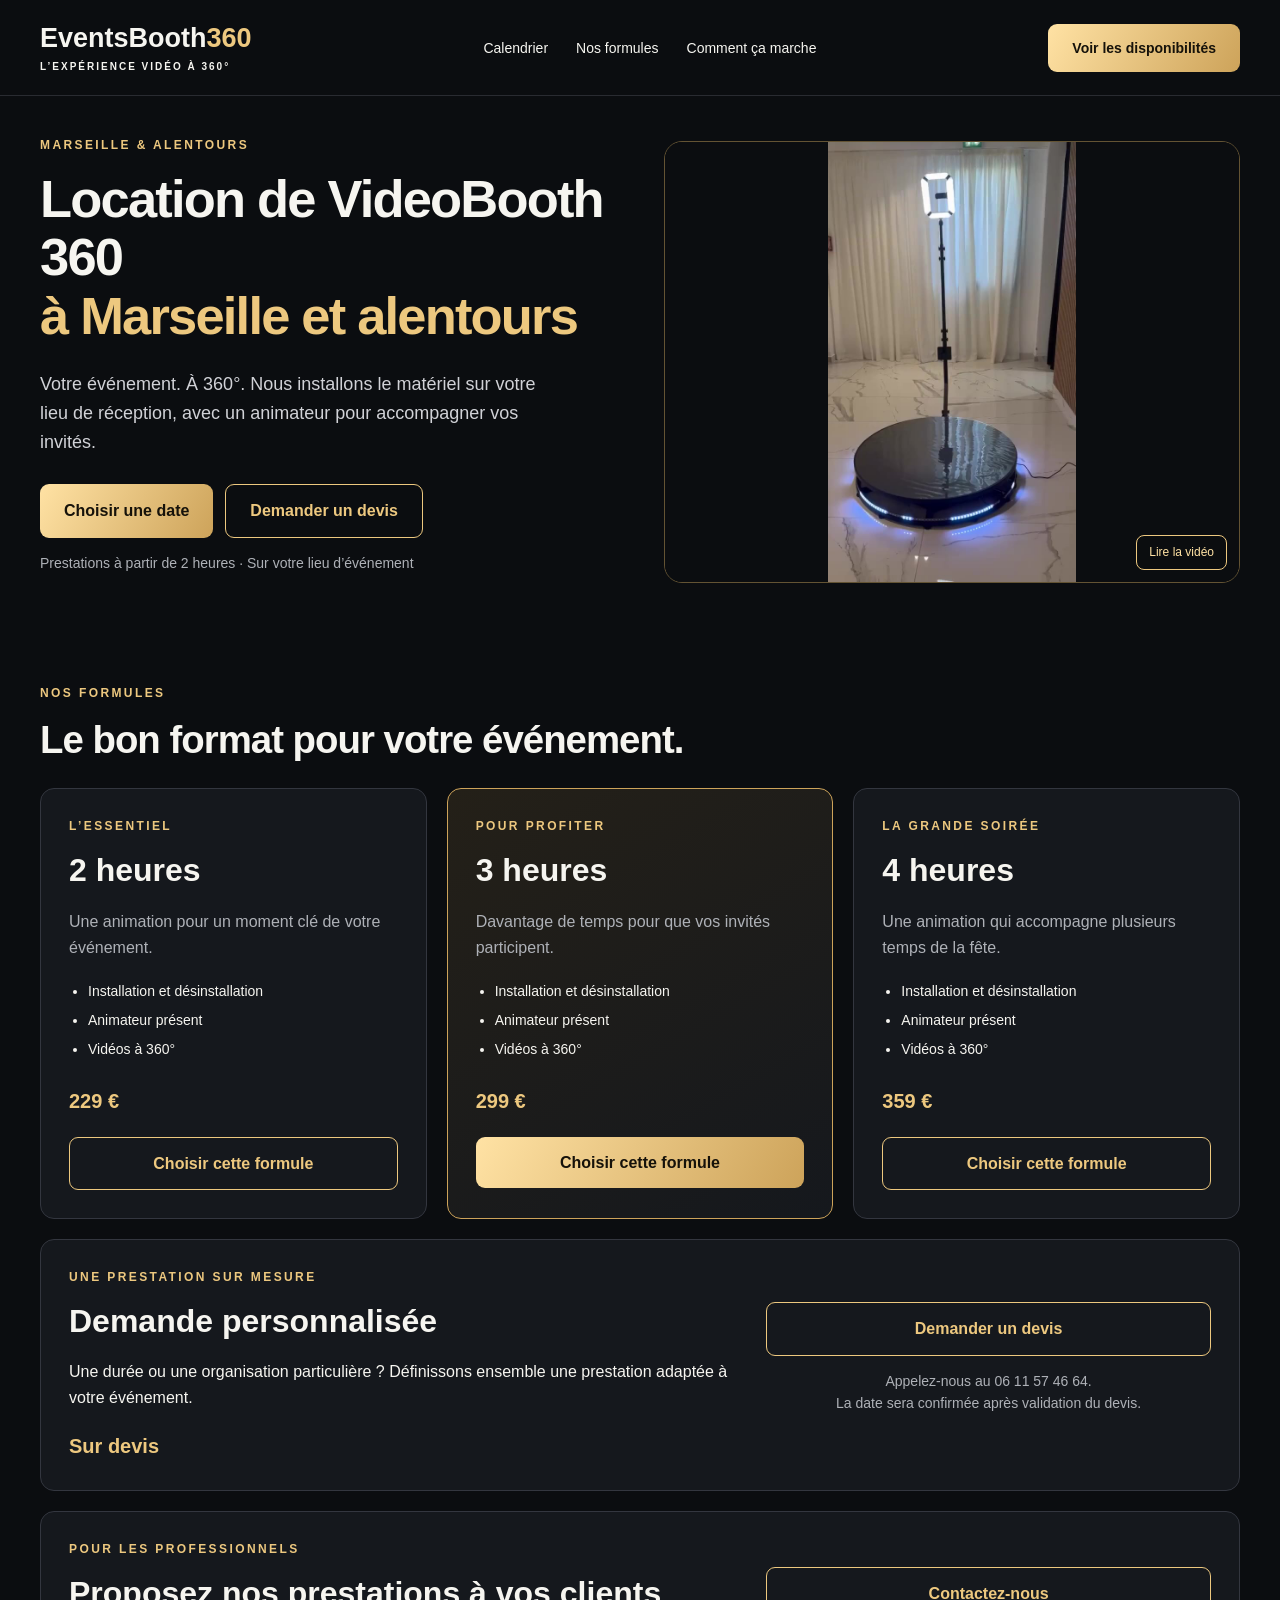
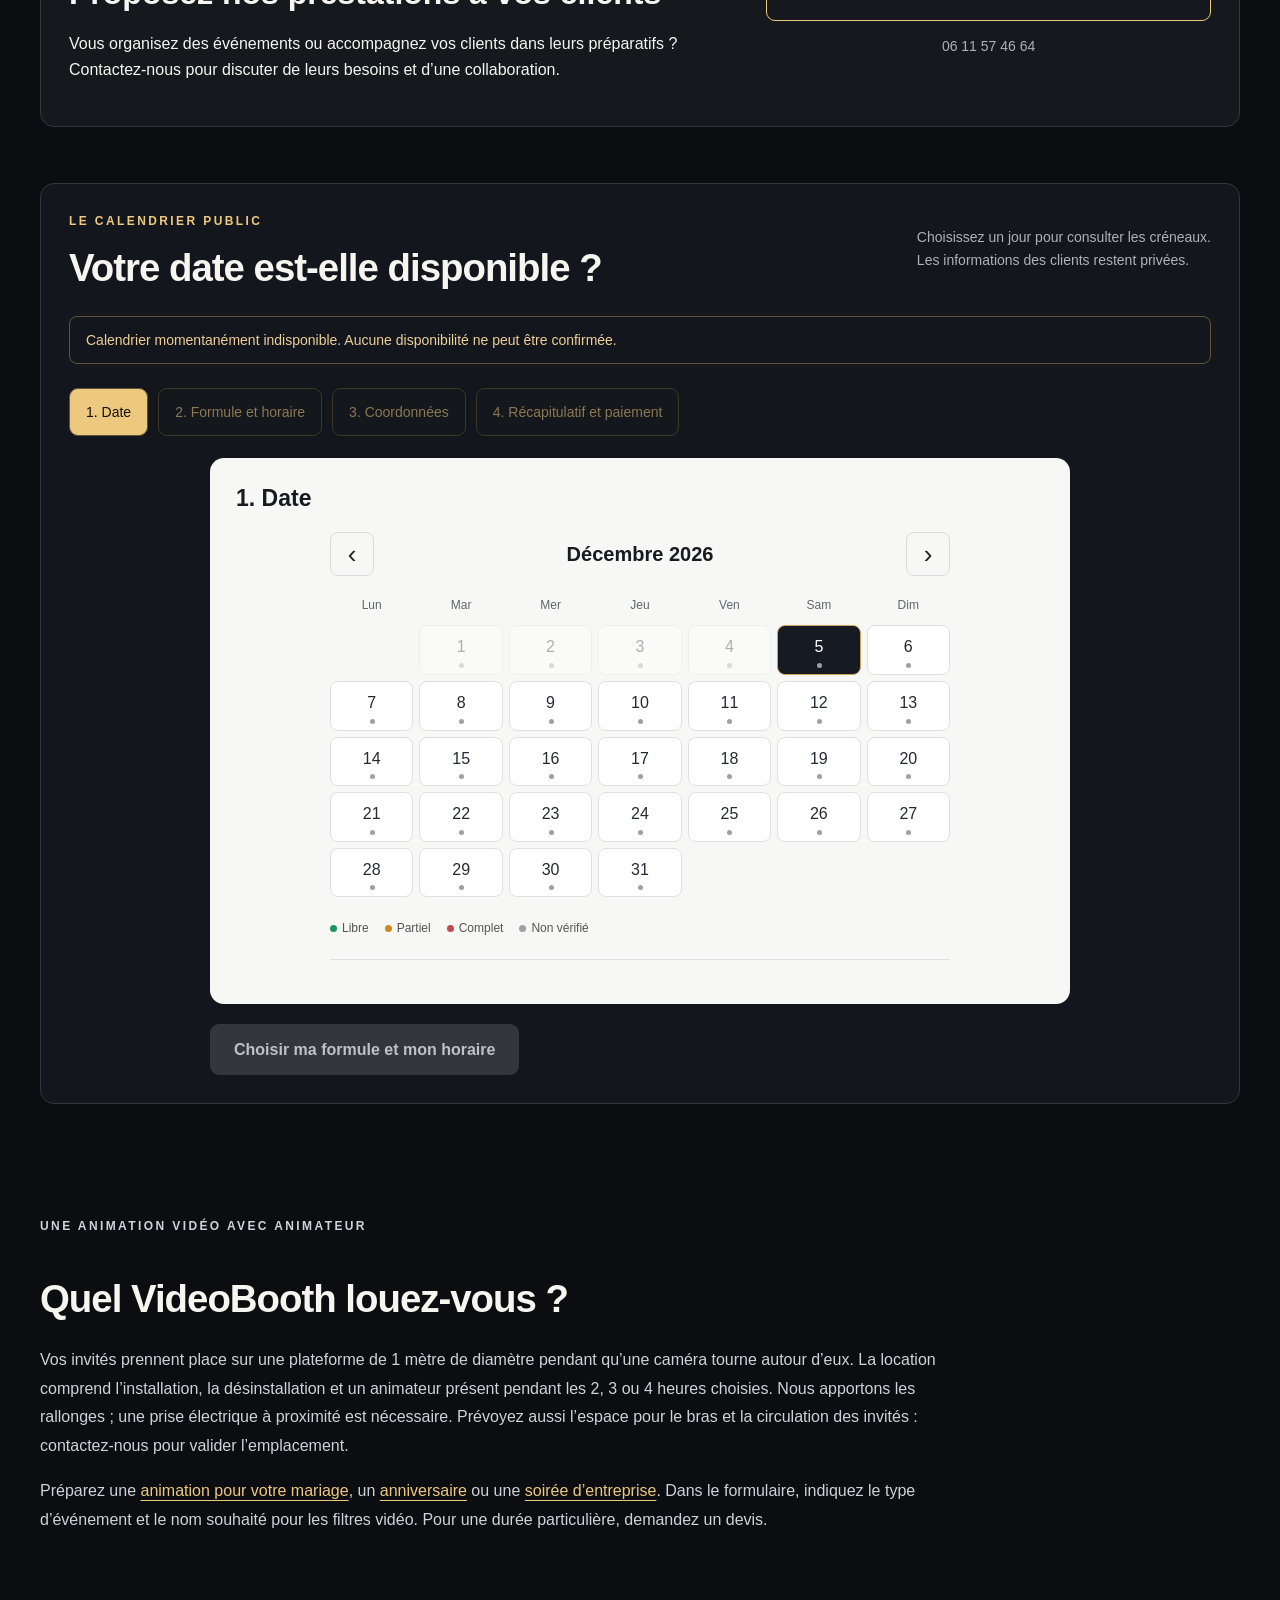
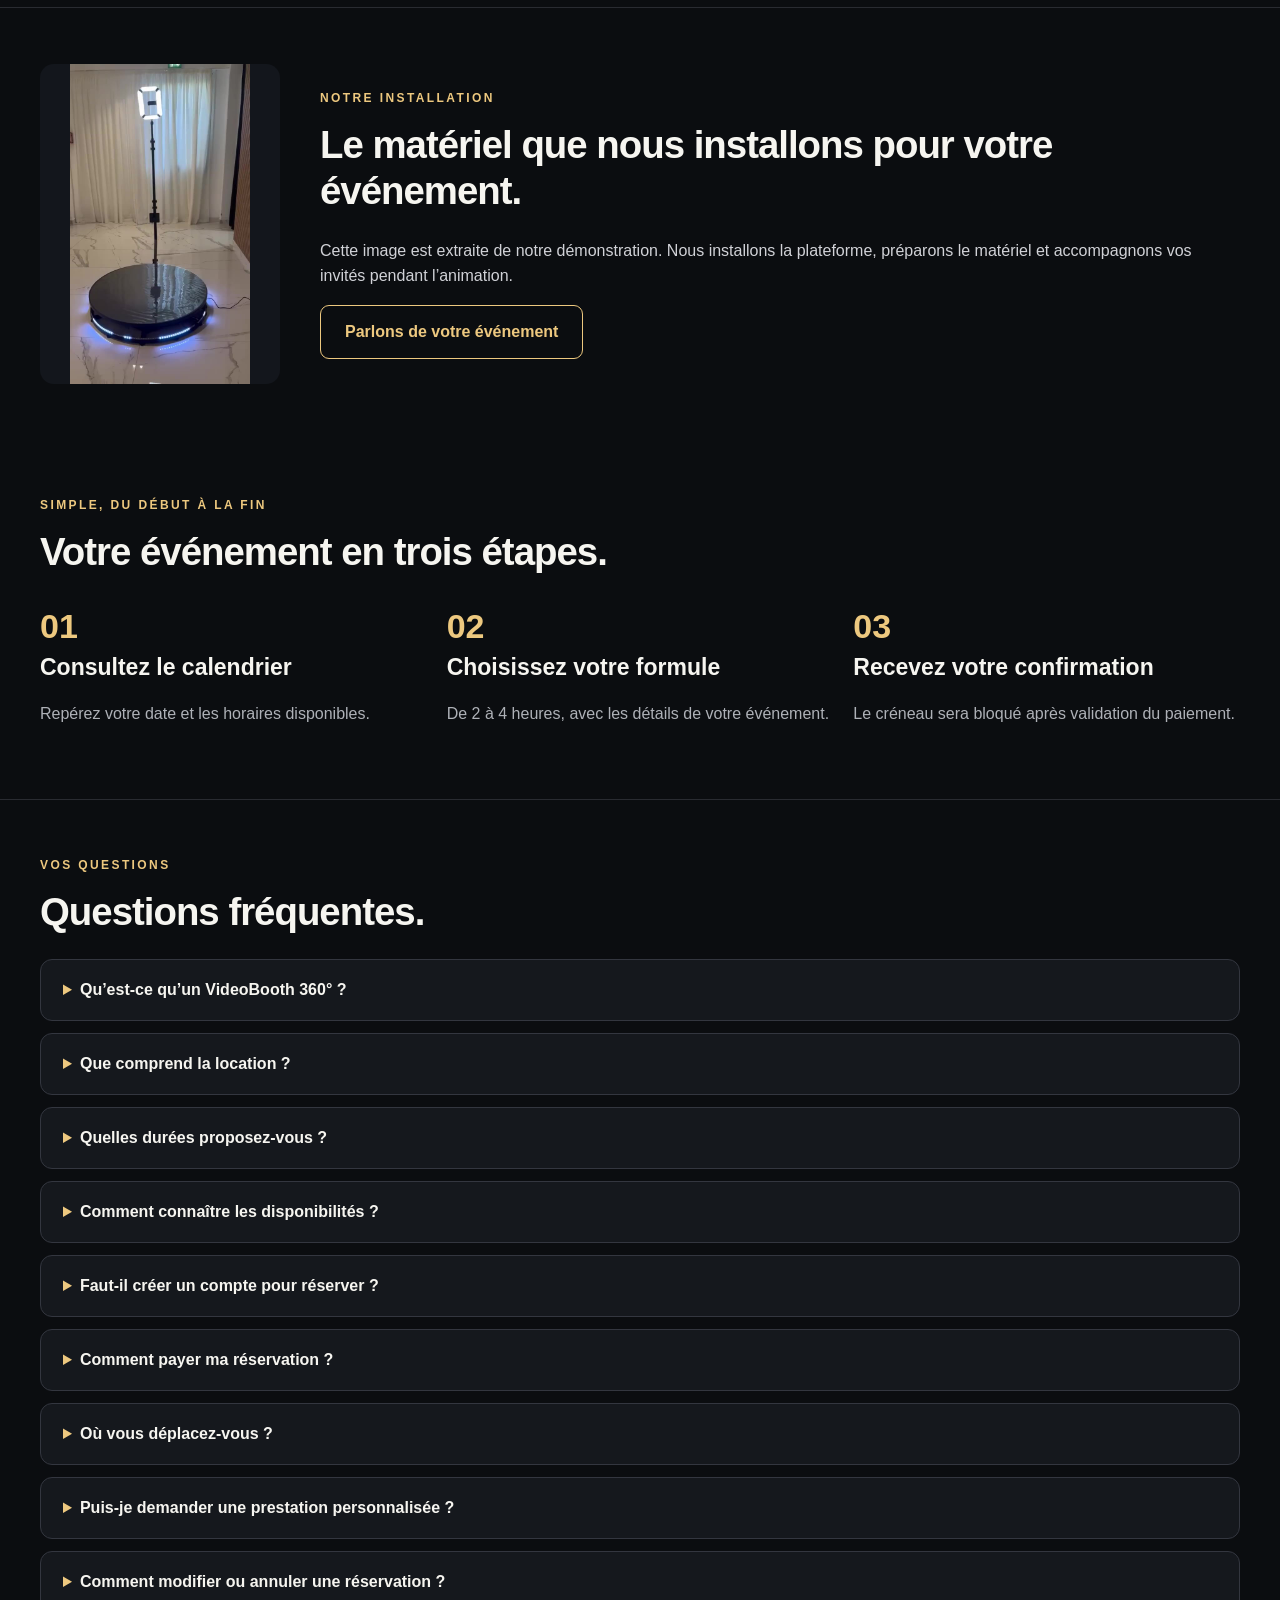
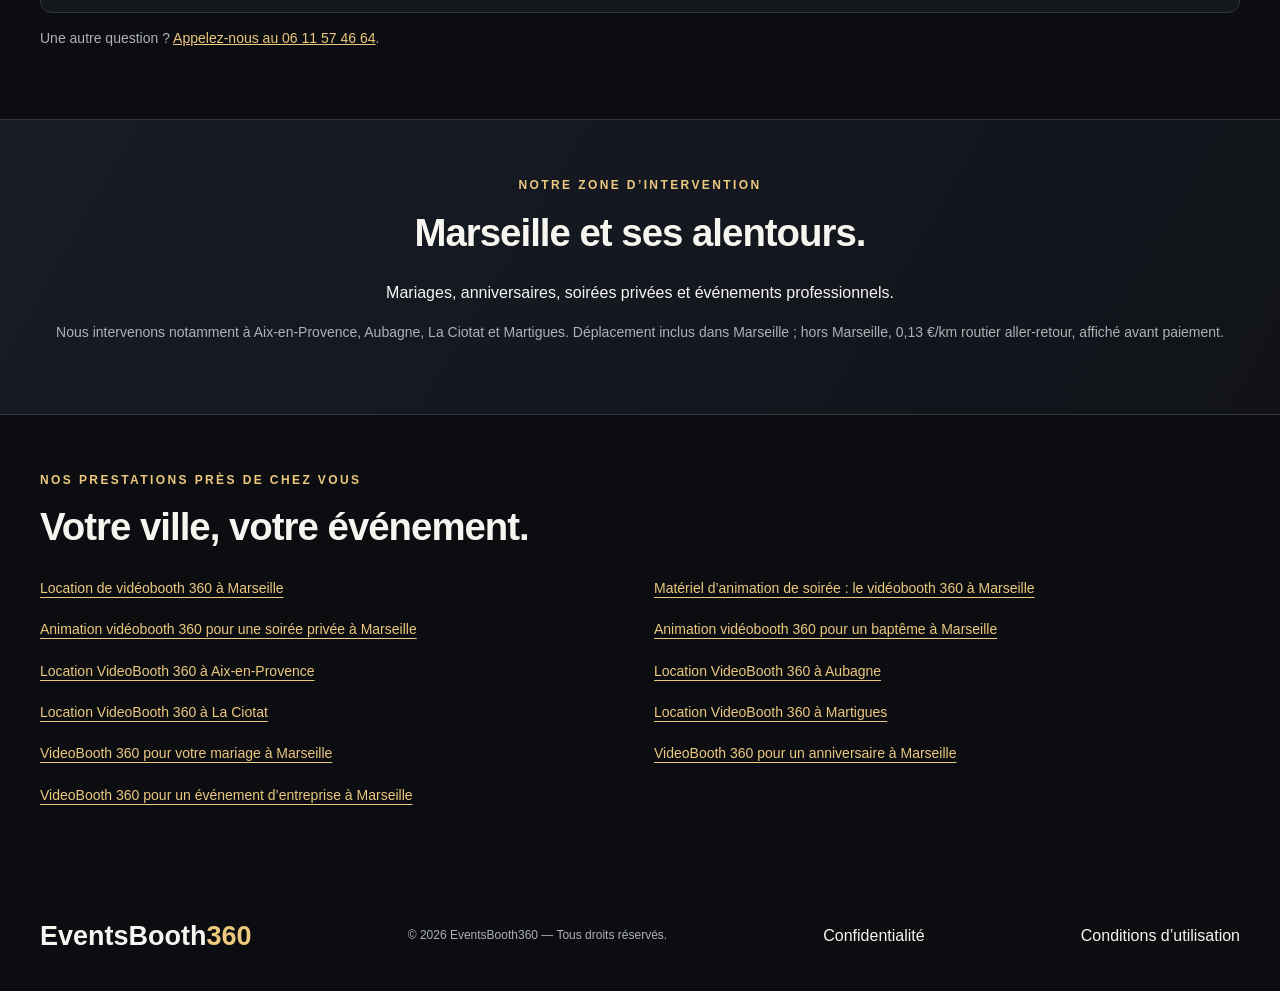
==== site/public/index.html @ abe3dc08 "Remove keywords button from homepage footer" ====
<!doctype html>
<html lang="fr"><head><meta charset="utf-8"><meta name="viewport" content="width=device-width,initial-scale=1"><title>Location VideoBooth 360 à Marseille | EventsBooth360</title><meta name="description" content="Location de VideoBooth 360 à Marseille et alentours. Consultez le calendrier et choisissez une prestation de 2, 3 ou 4 heures."><link rel="canonical" href="https://eventsbooth360.fr/"><link rel="stylesheet" href="style.css"><link rel="icon" href="favicon.svg"></head><body>
<header><a class="brand" href="#">EventsBooth<span>360</span><small>L’EXPÉRIENCE VIDÉO À 360°</small></a><nav aria-label="Navigation principale"><a href="#disponibilites">Calendrier</a><a href="#formules">Nos formules</a><a href="#fonctionnement">Comment ça marche</a></nav><a class="button small" href="#disponibilites">Voir les disponibilités</a></header>
<main><section class="hero"><div class="intro"><p class="eyebrow">MARSEILLE & ALENTOURS</p><h1>Location de VideoBooth 360<br><span>à Marseille et alentours</span></h1><p class="lead">Votre événement. À 360°. Nous installons le matériel sur votre lieu de réception, avec un animateur pour accompagner vos invités.</p><div class="hero-actions"><a href="#disponibilites" class="button">Choisir une date</a><a href="tel:+33611574664" class="button outline">Demander un devis</a></div><p class="subtle">Prestations à partir de 2 heures · Sur votre lieu d’événement</p></div><div class="photo demo-video"><video id="hero-demo" autoplay muted loop playsinline preload="metadata" poster="videobooth360-demo.jpg" width="576" height="1024" aria-label="Notre VideoBooth 360 en mouvement, sans son"><source src="videobooth360-demo.mp4?v=2" type="video/mp4">Votre navigateur ne peut pas lire cette vidéo.</video><button id="demo-toggle" type="button" aria-controls="hero-demo">Mettre en pause</button></div></section>
<section id="formules"><p class="eyebrow">NOS FORMULES</p><h2>Le bon format pour votre événement.</h2><div class="packages"><article><p class="eyebrow">L’ESSENTIEL</p><h3>2 heures</h3><p>Une animation pour un moment clé de votre événement.</p><ul><li>Installation et désinstallation</li><li>Animateur présent</li><li>Vidéos à 360°</li></ul><p class="price">229 €</p><button data-duration="2" class="button outline">Choisir cette formule</button></article><article class="featured"><p class="eyebrow">POUR PROFITER</p><h3>3 heures</h3><p>Davantage de temps pour que vos invités participent.</p><ul><li>Installation et désinstallation</li><li>Animateur présent</li><li>Vidéos à 360°</li></ul><p class="price">299 €</p><button data-duration="3" class="button">Choisir cette formule</button></article><article><p class="eyebrow">LA GRANDE SOIRÉE</p><h3>4 heures</h3><p>Une animation qui accompagne plusieurs temps de la fête.</p><ul><li>Installation et désinstallation</li><li>Animateur présent</li><li>Vidéos à 360°</li></ul><p class="price">359 €</p><button data-duration="4" class="button outline">Choisir cette formule</button></article><article class="full-day"><div><p class="eyebrow">UNE PRESTATION SUR MESURE</p><h3>Demande personnalisée</h3><p>Une durée ou une organisation particulière ? Définissons ensemble une prestation adaptée à votre événement.</p><p class="price">Sur devis</p></div><div><a href="tel:+33611574664" class="button outline">Demander un devis</a><p class="subtle">Appelez-nous au 06 11 57 46 64.<br>La date sera confirmée après validation du devis.</p></div></article><article class="full-day partnership"><div><p class="eyebrow">POUR LES PROFESSIONNELS</p><h3>Proposez nos prestations à vos clients</h3><p>Vous organisez des événements ou accompagnez vos clients dans leurs préparatifs ? Contactez-nous pour discuter de leurs besoins et d’une collaboration.</p></div><div><a href="tel:+33611574664" class="button outline">Contactez-nous</a><p class="subtle">06 11 57 46 64</p></div></article></div></section>
<section id="disponibilites" class="availability"><div class="section-title"><div><p class="eyebrow">LE CALENDRIER PUBLIC</p><h2>Votre date est-elle disponible ?</h2></div><p>Choisissez un jour pour consulter les créneaux.<br>Les informations des clients restent privées.</p></div><div class="notice" role="status">Version de préparation : le planning réel n’est pas encore connecté. Aucune disponibilité ni réservation n’est confirmée ici.</div><div class="booking-grid"><div class="booking-left"><div class="calendar"><div class="monthbar"><button id="previous" aria-label="Mois précédent">‹</button><h3 id="month"></h3><button id="next" aria-label="Mois suivant">›</button></div><div class="weekdays" aria-hidden="true"><span>Lun</span><span>Mar</span><span>Mer</span><span>Jeu</span><span>Ven</span><span>Sam</span><span>Dim</span></div><div id="days" class="days" aria-label="Choisir une date"></div><div class="legend"><span><i class="free"></i>Libre</span><span><i class="partial"></i>Partiel</span><span><i class="full"></i>Complet</span><span><i></i>Non vérifié</span></div><div id="occupied" aria-live="polite"></div></div><div class="selection"><p class="eyebrow">VOTRE PRESTATION</p><h3 id="chosen">Sélectionnez une date</h3><label for="duration">Durée de l’animation</label><select id="duration"><option value="2">2 heures — 229 €</option><option value="3">3 heures — 299 €</option><option value="4">4 heures — 359 €</option></select><div id="slots" class="slots"><p>Les horaires s’afficheront après sélection d’une date.</p></div><p class="subtle">Minimum 2 heures avec déplacement. Le planning garde 2 heures entre deux prestations pour le démontage, le déplacement et l’installation. Cette marge ne réduit pas votre durée d’animation. Départs possibles jusqu’à 23 h ; les prestations tardives peuvent se terminer le lendemain.</p></div></div><div class="selection customer-panel"><p class="eyebrow">VOTRE RÉSERVATION</p><h3>Vos renseignements</h3><div class="customer-details"><label for="event-type">Type d’événement</label><select id="event-type" required><option value="">Choisissez votre événement</option><option>Mariage</option><option>Baptême</option><option>Anniversaire</option><option>Soirée privée</option><option>Événement professionnel</option><option>Autre</option></select><label for="video-name">Nom ou prénom à afficher sur les filtres vidéo (facultatif)</label><input id="video-name" placeholder="Ex. : Emma et Lucas, les 30 ans de Julie…" maxlength="120"><p class="subtle">Indiquez l’orthographe souhaitée pour personnaliser vos vidéos.</p><label for="customer-last-name">Nom</label><input id="customer-last-name" autocomplete="family-name" maxlength="80" required><label for="customer-first-name">Prénom</label><input id="customer-first-name" autocomplete="given-name" maxlength="80" required><label for="customer-email">E-mail — réception du récapitulatif PDF</label><input id="customer-email" type="email" autocomplete="email" maxlength="254" placeholder="exemple@mail.fr" required><label for="customer-phone">Numéro de téléphone</label><input id="customer-phone" type="tel" autocomplete="tel" placeholder="06 12 34 56 78" maxlength="30" required><label for="event-address">Adresse de livraison / de l’événement</label><input id="event-address" autocomplete="street-address" placeholder="Numéro et nom de rue" minlength="3" maxlength="350" required><label for="event-city">Ville</label><input id="event-city" autocomplete="address-level2" maxlength="100" required><label for="event-postcode">Code postal</label><input id="event-postcode" autocomplete="postal-code" inputmode="numeric" pattern="[0-9]{5}" maxlength="5" placeholder="13500" required><p class="subtle">Ces coordonnées servent à préparer votre prestation et restent privées.</p></div><div class="payment-summary"><button id="travel-calculate" type="button">Calculer les frais de déplacement</button><p id="travel-message" role="status">Marseille : déplacement inclus. Hors Marseille : 0,13 €/km routier aller-retour.</p><label><input id="travel-confirm" type="checkbox"> Je confirme l’adresse reconnue et les frais affichés.</label><label for="payment-mode">Votre choix de paiement</label><select id="payment-mode"><option value="deposit">Acompte de 30 %</option><option value="full">Paiement total</option></select><dl aria-live="polite"><div><dt>Prix de la formule</dt><dd id="package-total">229,00 €</dd></div><div><dt>Déplacement</dt><dd id="travel-fee">À calculer</dd></div><div><dt>Total avec déplacement</dt><dd id="travel-total">À calculer</dd></div><div><dt>À payer à la réservation</dt><dd id="pay-now">68,70 €</dd></div><div><dt>Solde restant</dt><dd id="pay-balance">160,30 €</dd></div></dl><p class="subtle">Déplacement inclus dans Marseille. Hors Marseille : 0,13 €/km aller-retour, calculé avant paiement.</p></div><p id="checkout-message" class="subtle" aria-live="polite">Chargement du paiement sécurisé…</p><button class="button" disabled id="continue">Continuer vers le paiement</button></div></div></section>
<section class="seo-content"><p class="eyebrow">UNE ANIMATION VIDÉO AVEC ANIMATEUR</p><h2>Quel VideoBooth louez-vous ?</h2><p>Vos invités prennent place sur une plateforme de 1 mètre de diamètre pendant qu’une caméra tourne autour d’eux. La location comprend l’installation, la désinstallation et un animateur présent pendant les 2, 3 ou 4 heures choisies. Nous apportons les rallonges ; une prise électrique à proximité est nécessaire. Prévoyez aussi l’espace pour le bras et la circulation des invités : contactez-nous pour valider l’emplacement.</p><p>Préparez une <a href="/videobooth-360-mariage-marseille">animation pour votre mariage</a>, un <a href="/videobooth-360-anniversaire-marseille">anniversaire</a> ou une <a href="/videobooth-360-evenement-entreprise-marseille">soirée d’entreprise</a>. Dans le formulaire, indiquez le type d’événement et le nom souhaité pour les filtres vidéo. Pour une durée particulière, demandez un devis.</p></section><section class="real-installation"><img src="videobooth360-demo.jpg" alt="Notre plateforme VideoBooth 360 éclairée, avec son bras et son éclairage" width="576" height="1024" loading="lazy"><div><p class="eyebrow">NOTRE INSTALLATION</p><h2>Le matériel que nous installons pour votre événement.</h2><p>Cette image est extraite de notre démonstration. Nous installons la plateforme, préparons le matériel et accompagnons vos invités pendant l’animation.</p><a class="button outline" href="tel:+33611574664">Parlons de votre événement</a></div></section><section id="fonctionnement"><p class="eyebrow">SIMPLE, DU DÉBUT À LA FIN</p><h2>Votre événement en trois étapes.</h2><div class="steps"><article><b>01</b><h3>Consultez le calendrier</h3><p>Repérez votre date et les horaires disponibles.</p></article><article><b>02</b><h3>Choisissez votre formule</h3><p>De 2 à 4 heures, avec les détails de votre événement.</p></article><article><b>03</b><h3>Recevez votre confirmation</h3><p>Le créneau sera bloqué après validation du paiement.</p></article></div></section><section id="faq" class="faq"><p class="eyebrow">VOS QUESTIONS</p><h2>Questions fréquentes.</h2><div class="faq-list"><details><summary>Qu’est-ce qu’un VideoBooth 360° ?</summary><p>Une plateforme sur laquelle vos invités prennent place pendant qu’une caméra tourne autour d’eux pour réaliser une vidéo à 360°. Une animation pour les mariages, anniversaires, soirées privées et événements professionnels.</p></details><details><summary>Que comprend la location ?</summary><p>Nos formules comprennent l’installation et la désinstallation du matériel, la présence d’un animateur et la réalisation de vidéos à 360° pendant la durée choisie.</p></details><details><summary>Quelles durées proposez-vous ?</summary><p>Les formules sont de 2 heures à 229 €, 3 heures à 299 € et 4 heures à 359 €. Les prestations avec déplacement commencent à 2 heures. Une journée complète est possible sur devis.</p></details><details><summary>Comment connaître les disponibilités ?</summary><p>Choisissez une date et une durée dans le calendrier pour voir les horaires disponibles. Les créneaux occupés sont indiqués sans afficher les informations des clients. La disponibilité est vérifiée à nouveau avant le paiement.</p></details><details><summary>Faut-il créer un compte pour réserver ?</summary><p>Non. Choisissez votre date, votre horaire et votre formule, puis renseignez vos nom, prénom, téléphone et adresse complète de l’événement avant de continuer vers le paiement.</p></details><details><summary>Comment payer ma réservation ?</summary><p>Vous pouvez payer un acompte de 30 % ou le montant total de la formule en ligne via Stripe. Avec un acompte, le solde restant est affiché avant le paiement. La réservation est confirmée après validation du paiement.</p></details><details><summary>Où vous déplacez-vous ?</summary><p>Nous intervenons à Marseille et dans ses alentours, notamment à Aix-en-Provence, Aubagne, La Ciotat et Martigues. Nous nous déplaçons sur le lieu de votre événement. Le déplacement est inclus dans Marseille. Hors Marseille, les frais sont calculés à 0,13 €/km routier aller-retour et affichés avant paiement.</p></details><details><summary>Puis-je demander une prestation personnalisée ?</summary><p>Oui, sur devis. Appelez-nous au 06 11 57 46 64 pour préciser la date, les horaires, le lieu et vos besoins. La date sera confirmée après validation du devis.</p></details><details><summary>Comment modifier ou annuler une réservation ?</summary><p>Contactez-nous au 06 11 57 46 64 avec votre référence de réservation. Nous vérifierons votre demande et les disponibilités. En cas d’annulation de votre part à 5 jours ou moins de l’événement, l’acompte de 30 % n’est pas remboursé.</p></details></div><p class="subtle">Une autre question ? <a href="tel:+33611574664">Appelez-nous au 06 11 57 46 64</a>.</p></section><section class="area"><p class="eyebrow">NOTRE ZONE D’INTERVENTION</p><h2>Marseille et ses alentours.</h2><p>Mariages, anniversaires, soirées privées et événements professionnels.</p><p class="subtle">Nous intervenons notamment à Aix-en-Provence, Aubagne, La Ciotat et Martigues. Déplacement inclus dans Marseille ; hors Marseille, 0,13 €/km routier aller-retour, affiché avant paiement.</p></section><section class="seo-links"><p class="eyebrow">NOS PRESTATIONS PRÈS DE CHEZ VOUS</p><h2>Votre ville, votre événement.</h2><ul><li><a href="/location-videobooth-360-marseille">Location de vidéobooth 360 à Marseille</a></li>
<li><a href="/materiel-animation-soiree-marseille">Matériel d’animation de soirée : le vidéobooth 360 à Marseille</a></li>
<li><a href="/videobooth-360-soiree-privee-marseille">Animation vidéobooth 360 pour une soirée privée à Marseille</a></li>
<li><a href="/videobooth-360-bapteme-marseille">Animation vidéobooth 360 pour un baptême à Marseille</a></li>
<li><a href="/location-videobooth-360-aix-en-provence">Location VideoBooth 360 à Aix-en-Provence</a></li><li><a href="/location-videobooth-360-aubagne">Location VideoBooth 360 à Aubagne</a></li><li><a href="/location-videobooth-360-la-ciotat">Location VideoBooth 360 à La Ciotat</a></li><li><a href="/location-videobooth-360-martigues">Location VideoBooth 360 à Martigues</a></li><li><a href="/videobooth-360-mariage-marseille">VideoBooth 360 pour votre mariage à Marseille</a></li><li><a href="/videobooth-360-anniversaire-marseille">VideoBooth 360 pour un anniversaire à Marseille</a></li><li><a href="/videobooth-360-evenement-entreprise-marseille">VideoBooth 360 pour un événement d’entreprise à Marseille</a></li></ul></section></main><footer><a class="brand" href="#">EventsBooth<span>360</span></a><p>© 2026 EventsBooth360 — Tous droits réservés.</p><a href="/confidentialite">Confidentialité</a><a href="/conditions-utilisation">Conditions d’utilisation</a></footer><script src="app.js"></script><script src="booking-flow.js"></script></body></html>
---- site/public/style.css ----
:root{color-scheme:dark;--gold:#edc87f;--bg:#0b0d10;--muted:#aeb1b7}*{box-sizing:border-box}html{scroll-behavior:smooth;scroll-padding-top:100px}body{margin:0;background:var(--bg);color:#f6f5f0;font:16px/1.6 Arial,sans-serif}a{color:inherit;text-decoration:none}button,select{font:inherit}button,a,select{-webkit-tap-highlight-color:transparent}a:focus-visible,button:focus-visible,select:focus-visible{outline:3px solid #b08afa;outline-offset:4px}header{max-width:1280px;margin:auto;display:flex;align-items:center;justify-content:space-between;gap:24px;padding:22px 40px;border-bottom:1px solid #292b31}.brand{font-size:27px;font-weight:800;line-height:1.2;white-space:nowrap}.brand span{color:var(--gold)}.brand small{display:block;font-size:10px;letter-spacing:2px;margin-top:7px}nav{display:flex;gap:28px;font-size:14px}.button{display:inline-flex;align-items:center;justify-content:center;min-height:48px;background:linear-gradient(120deg,#ffe2a4,#cda35a);color:#16120a;border:0;border-radius:9px;padding:13px 24px;font-weight:700;cursor:pointer}.small{font-size:14px}.button:disabled{background:#34363b;color:#bfc1c5;cursor:not-allowed}.outline{background:transparent;color:var(--gold);border:1px solid var(--gold)}main{max-width:1280px;margin:auto}section{padding:56px 40px}.hero{display:grid;grid-template-columns:1fr 1fr;align-items:center;gap:48px;padding-top:40px;padding-bottom:40px}.eyebrow{font-size:12px;font-weight:700;letter-spacing:2.4px;color:var(--gold);margin:0 0 14px}h1{font-size:clamp(42px,5.5vw,76px);line-height:1.05;letter-spacing:-3px;margin:0 0 24px}h1 span{color:var(--gold)}h2{font-size:clamp(26px,3vw,39px);line-height:1.2;letter-spacing:-1px;margin:0 0 24px}h3{font-size:23px;line-height:1.3;margin:0 0 18px}.lead{font-size:18px;color:#d1d2d7;max-width:520px;margin-bottom:28px}.subtle{font-size:14px;color:var(--muted)}.photo{position:relative}.photo img{width:100%;height:380px;object-fit:cover;border-radius:18px;display:block}.photo span{position:absolute;bottom:12px;right:12px;font-size:12px;padding:4px 9px;background:#000b;border-radius:4px}.availability{background:#13161c;border-top:1px solid #262b34;border-bottom:1px solid #262b34}.section-title{display:flex;justify-content:space-between;gap:28px}.section-title>p{color:var(--muted);font-size:14px}.notice{padding:12px 16px;border:1px solid #635333;border-radius:8px;color:#edcf98;font-size:14px;margin-bottom:24px}.booking-grid{display:grid;grid-template-columns:1.25fr 1fr;gap:24px}.calendar,.selection{background:#f7f7f5;color:#171a20;padding:26px;border-radius:14px;min-width:0}.monthbar{display:flex;align-items:center;justify-content:space-between;margin-bottom:20px}.monthbar h3{margin:0;font-size:20px;text-transform:capitalize}.monthbar button{background:transparent;border:1px solid #d9dadc;color:#222;width:44px;height:44px;border-radius:8px;font-size:26px;cursor:pointer}.weekdays,.days{display:grid;grid-template-columns:repeat(7,minmax(0,1fr));gap:6px}.weekdays{text-align:center;color:#62656c;font-size:12px;margin-bottom:10px}.day{background:white;border:1px solid #dedfe1;border-radius:8px;color:#252932;min-height:48px;cursor:pointer;position:relative;padding:8px 0 14px}.day:after{content:'';position:absolute;width:5px;height:5px;background:#9ca0a8;border-radius:50%;bottom:6px;left:calc(50% - 2px)}.day.selected{background:#161a22;color:white;border-color:#cda35a}.day:disabled{opacity:.35;cursor:not-allowed}.legend{display:flex;flex-wrap:wrap;gap:16px;font-size:12px;margin-top:22px;color:#555}.legend span{display:flex;align-items:center;gap:5px}i{width:7px;height:7px;background:#9ca0a8;border-radius:50%;display:inline-block}i.free{background:#1c985b}i.partial{background:#cb8a1c}i.full{background:#c64949}.selection .eyebrow{color:#9a6d22}.selection label{display:block;font-size:14px;margin-bottom:7px}select{width:100%;background:white;color:#171a20;border:1px solid #cdd0d5;padding:12px;border-radius:8px}.slots{min-height:105px;padding:14px 0;color:#5d626a;font-size:14px}.selection .button{width:100%}.selection .subtle{color:#62656c}.packages,.steps{display:grid;grid-template-columns:repeat(3,1fr);gap:20px}.packages article{padding:28px;background:#15181d;border:1px solid #33363f;border-radius:14px}.packages .featured{border-color:#cda35a;background:linear-gradient(150deg,#242018,#15181d)}.packages h3{font-size:32px}.packages article>p:not(.eyebrow):not(.price){color:var(--muted)}ul{padding-left:19px;font-size:14px;line-height:2.1}.price{font-size:20px;font-weight:bold;color:var(--gold)}.packages .button{width:100%}.steps b{color:var(--gold);font-size:34px}.steps p{color:var(--muted)}.area{border-top:1px solid #333;text-align:center;background:linear-gradient(120deg,#171c25,#111319)}footer{padding:34px 40px;max-width:1280px;margin:auto;display:flex;align-items:center;justify-content:space-between;gap:20px}footer p{font-size:12px;color:var(--muted);max-width:300px}@media(max-width:1000px){header{padding:20px 24px}nav{gap:18px}header>.button{display:none}section{padding:40px 24px}.hero{gap:24px}h1{letter-spacing:-2px}.photo img{height:350px}.booking-grid{grid-template-columns:1fr 1fr}.calendar,.selection{padding:18px}.packages article{padding:20px}.section-title{display:block}.section-title>p{margin-top:0}}@media(max-width:650px){header{flex-wrap:wrap;padding:18px 20px;gap:18px}.brand{font-size:24px}nav{width:100%;justify-content:space-between;font-size:13px;gap:10px}.hero{grid-template-columns:1fr;padding-top:30px}.photo img{height:240px}.hero .intro .subtle{font-size:13px}.booking-grid,.packages,.steps{grid-template-columns:1fr}section{padding:34px 20px}.calendar,.selection{padding:18px}.section-title h2{font-size:28px}.day{min-height:46px}.legend{gap:12px}footer{display:block;padding:30px 20px}.steps{gap:26px}.photo{order:2}}@media(prefers-reduced-motion:reduce){html{scroll-behavior:auto}}
.day.free:after{background:#1c985b}.day.partial:after{background:#cb8a1c}.day.full:after{background:#c64949}.slot-list{display:flex;flex-wrap:wrap;gap:8px;max-height:190px;overflow:auto}.slot-list span{background:#e7f1e9;color:#22643b;border:1px solid #bdd6c3;padding:5px 10px;border-radius:6px}

.slot-list{max-height:260px;display:grid;grid-template-columns:repeat(2,minmax(0,1fr))}.slot-list button{font:inherit;font-size:14px;min-height:44px;padding:8px;background:#fff;color:#343a43;border:1px solid #cfd2d7;border-radius:7px;cursor:pointer}.slot-list button[aria-pressed="true"]{background:#24201a;border-color:#b28948;color:#ffe0a1}#time-recap{font-weight:700;color:#55411e}

.photo img{height:auto;aspect-ratio:3/2;object-fit:cover}

.payment-summary{margin:20px 0;border-top:1px solid #ddd;padding-top:18px}.payment-summary dl div{display:flex;justify-content:space-between;gap:12px;padding:6px 0;font-size:14px}.payment-summary dd{margin:0;font-weight:700}.payment-summary dl div:nth-child(2){font-size:16px;color:#6c4b17}

#event-address{font:inherit;width:100%;padding:12px;color:#171a20;background:#fff;border:1px solid #cdd0d5;border-radius:8px;margin-bottom:8px}
.calendar{align-self:start}#occupied{margin-top:20px;padding-top:18px;border-top:1px solid #dedfe1}#occupied p{margin-bottom:0}.customer-details label:not(:first-child){margin-top:16px}@media(min-width:1001px) and (min-height:760px){.calendar{position:sticky;top:24px}}
.packages .full-day{grid-column:1/-1;display:grid;grid-template-columns:1.5fr 1fr;align-items:center;gap:30px}.full-day h3{margin-bottom:12px}.full-day .price{margin-bottom:0}.full-day .subtle{text-align:center}@media(max-width:650px){.packages .full-day{grid-template-columns:1fr;gap:18px}}
.booking-grid{align-items:start}.booking-left{display:grid;gap:24px;min-width:0}.booking-left .calendar{position:static}.selection input{display:block;width:100%;min-height:48px;padding:12px;font:inherit;background:#fff;color:#171a20;border:1px solid #cdd0d5;border-radius:8px;color-scheme:light}.selection input:focus-visible{outline:3px solid #b08afa;outline-offset:2px}.customer-panel .payment-summary{margin-top:0}.booking-left .selection>p.subtle{margin-bottom:0}
.booking-grid{align-items:stretch}.customer-panel{height:100%}.booking-left{align-content:start}@media(max-width:650px){.customer-panel{height:auto}}
.faq{border-top:1px solid #292b31}.faq-list{display:grid;gap:12px}.faq details{background:#15181d;border:1px solid #33363f;border-radius:12px;padding:0 22px}.faq summary{cursor:pointer;padding:18px 0;font-weight:700;line-height:1.5}.faq summary::marker{color:var(--gold)}.faq details[open]{border-color:#cda35a}.faq details p{color:#d1d2d7;margin:0 0 20px;padding-left:18px;line-height:1.7}.faq summary:focus-visible{outline:3px solid #b08afa;outline-offset:4px}.faq>.subtle a{color:var(--gold);text-decoration:underline}@media(max-width:650px){.faq details{padding:0 16px}.faq details p{padding-left:0}}
.seo-intro h1{font-size:clamp(32px,4.8vw,60px);letter-spacing:-1.5px;max-width:1000px}.seo-content{max-width:980px}.seo-content h2:not(:first-child){margin-top:38px}.seo-content p{color:#d1d2d7;line-height:1.8}.seo-links{border-top:1px solid #33363f}.seo-links ul{display:grid;grid-template-columns:repeat(2,minmax(0,1fr));gap:12px 28px;list-style:none;padding:0}.seo-links a{color:var(--gold);text-decoration:underline;text-underline-offset:4px}@media(max-width:650px){.seo-links ul{grid-template-columns:1fr}}

.hero h1{font-size:clamp(34px,4.1vw,56px);line-height:1.12;letter-spacing:-1.8px}.seo-content a{color:var(--gold);text-decoration:underline;text-underline-offset:4px}

#travel-confirm{width:20px;min-height:20px;vertical-align:middle;margin-right:8px}#travel-calculate{margin-top:16px;width:100%;min-height:48px}#travel-message{overflow-wrap:anywhere}

/* Keep native dropdown choices readable against the light form fields. */
select{color-scheme:light}select option,select optgroup{background:#fff;color:#171a20}

.demo-video{display:flex;justify-content:center;align-items:center;background:#13161c;border:1px solid #635333;border-radius:18px;overflow:hidden}.demo-video video{display:block;width:100%;height:440px;object-fit:contain;background:#0b0d10}.demo-video button{position:absolute;bottom:12px;right:12px;padding:7px 12px;border:1px solid #edc87f;border-radius:8px;background:#0b0d10d9;color:#ffe2a4;cursor:pointer;font-size:12px}@media(max-width:650px){.demo-video video{height:380px}}

.hero-actions{display:flex;flex-wrap:wrap;gap:12px}.booking-wizard{display:block}.booking-progress{display:flex;flex-wrap:wrap;gap:10px;margin-bottom:22px}.booking-progress button{padding:12px 16px;min-height:48px;border:1px solid #635333;border-radius:9px;color:#edc87f;background:#15181d;cursor:pointer}.booking-progress button[aria-current=step]{background:#edc87f;color:#16120a}.booking-progress button:disabled{opacity:.55;cursor:default}.booking-step[hidden],.flow-controls [hidden]{display:none!important}.booking-step{max-width:860px;margin:auto}.booking-step .calendar,.booking-step .selection{padding:0;background:transparent}.booking-step .calendar{max-width:620px;margin:auto}.booking-step .payment-summary{margin-top:22px}.booking-step #continue{width:100%;margin-top:16px}.flow-controls{display:flex;justify-content:space-between;gap:16px;max-width:860px;margin:20px auto 0}.flow-feedback{max-width:860px;margin:16px auto;color:#edc87f}.booking-recap{display:grid;grid-template-columns:150px 1fr;gap:10px 20px}.booking-recap dt{font-weight:bold}.booking-recap dd{margin:0;overflow-wrap:anywhere}.real-installation{display:grid;grid-template-columns:240px 1fr;gap:40px;align-items:center;border-top:1px solid #292b31}.real-installation img{width:100%;max-height:320px;object-fit:contain;border-radius:14px;background:#13161c}.real-installation p:not(.eyebrow){color:#d1d2d7}.booking-progress button:focus-visible{outline:3px solid #b08afa;outline-offset:3px}@media(max-width:650px){.booking-progress{display:grid;grid-template-columns:1fr 1fr}.booking-progress button{font-size:13px;padding:10px}.flow-controls .button{padding:12px;font-size:14px}.booking-recap{grid-template-columns:1fr;gap:4px}.booking-recap dd{margin-bottom:10px}.real-installation{grid-template-columns:1fr;gap:22px}.real-installation img{max-height:300px}}

/* Align the booking container with the package cards. */
.availability{margin:0 40px 56px;padding:28px;border:1px solid #33363f;border-radius:14px}.booking-step{border-radius:14px}.booking-progress button{border-radius:9px}@media(max-width:650px){.availability{margin:0 20px 34px;padding:18px}.booking-step{padding:18px}.flow-controls{flex-wrap:wrap}.flow-controls .button{flex:1;min-width:0}}
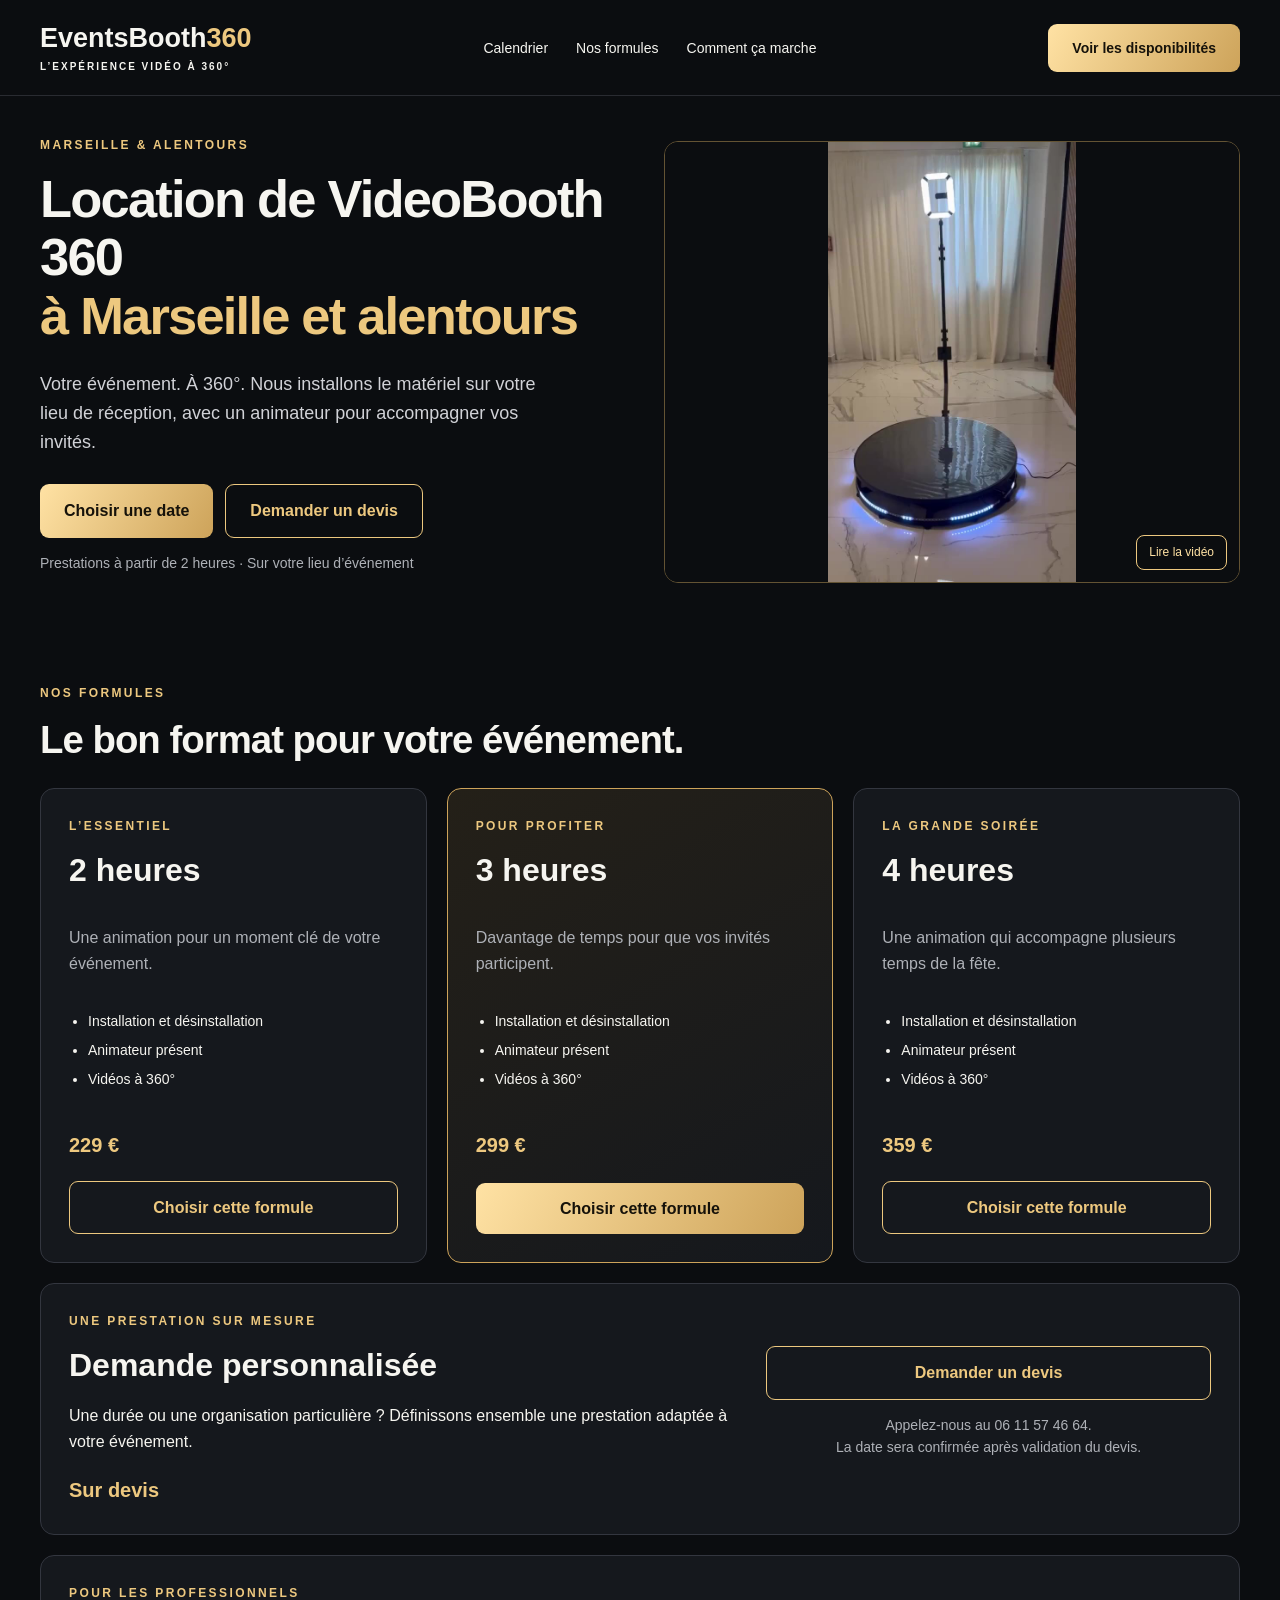
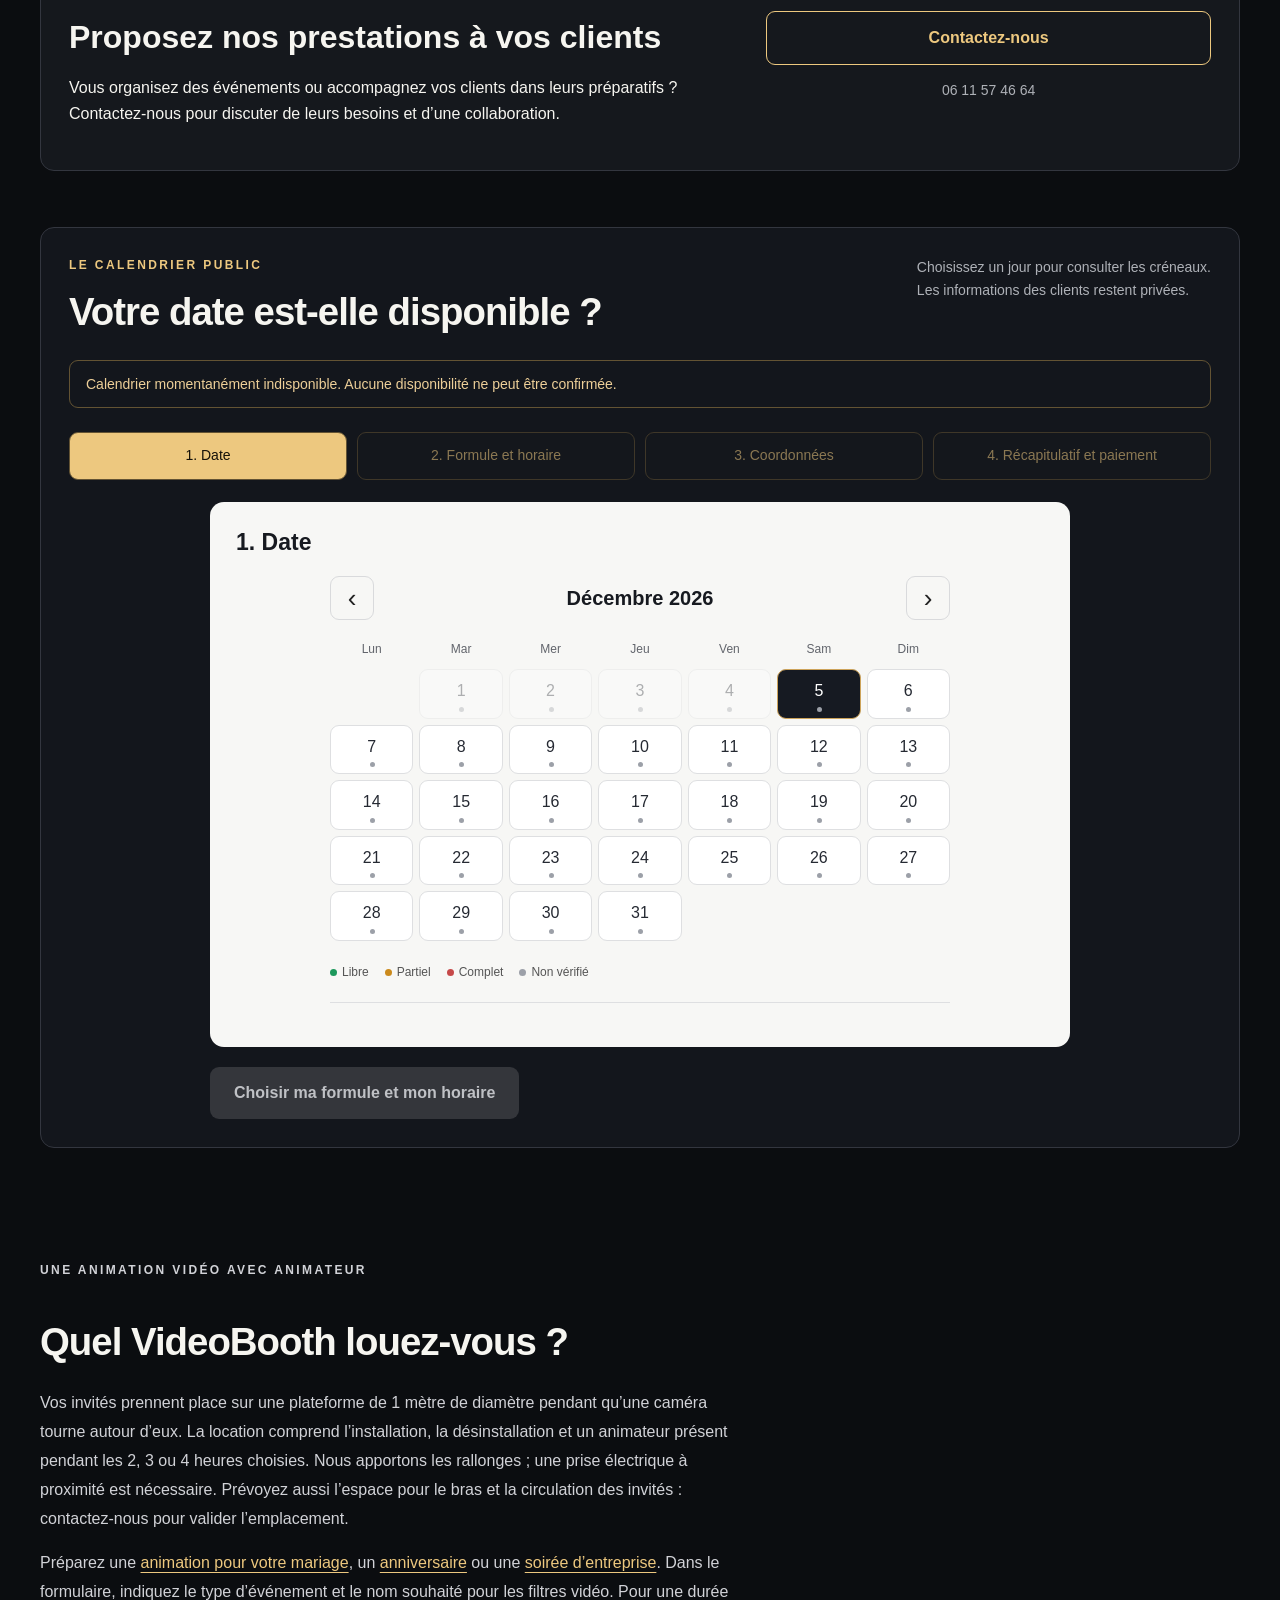
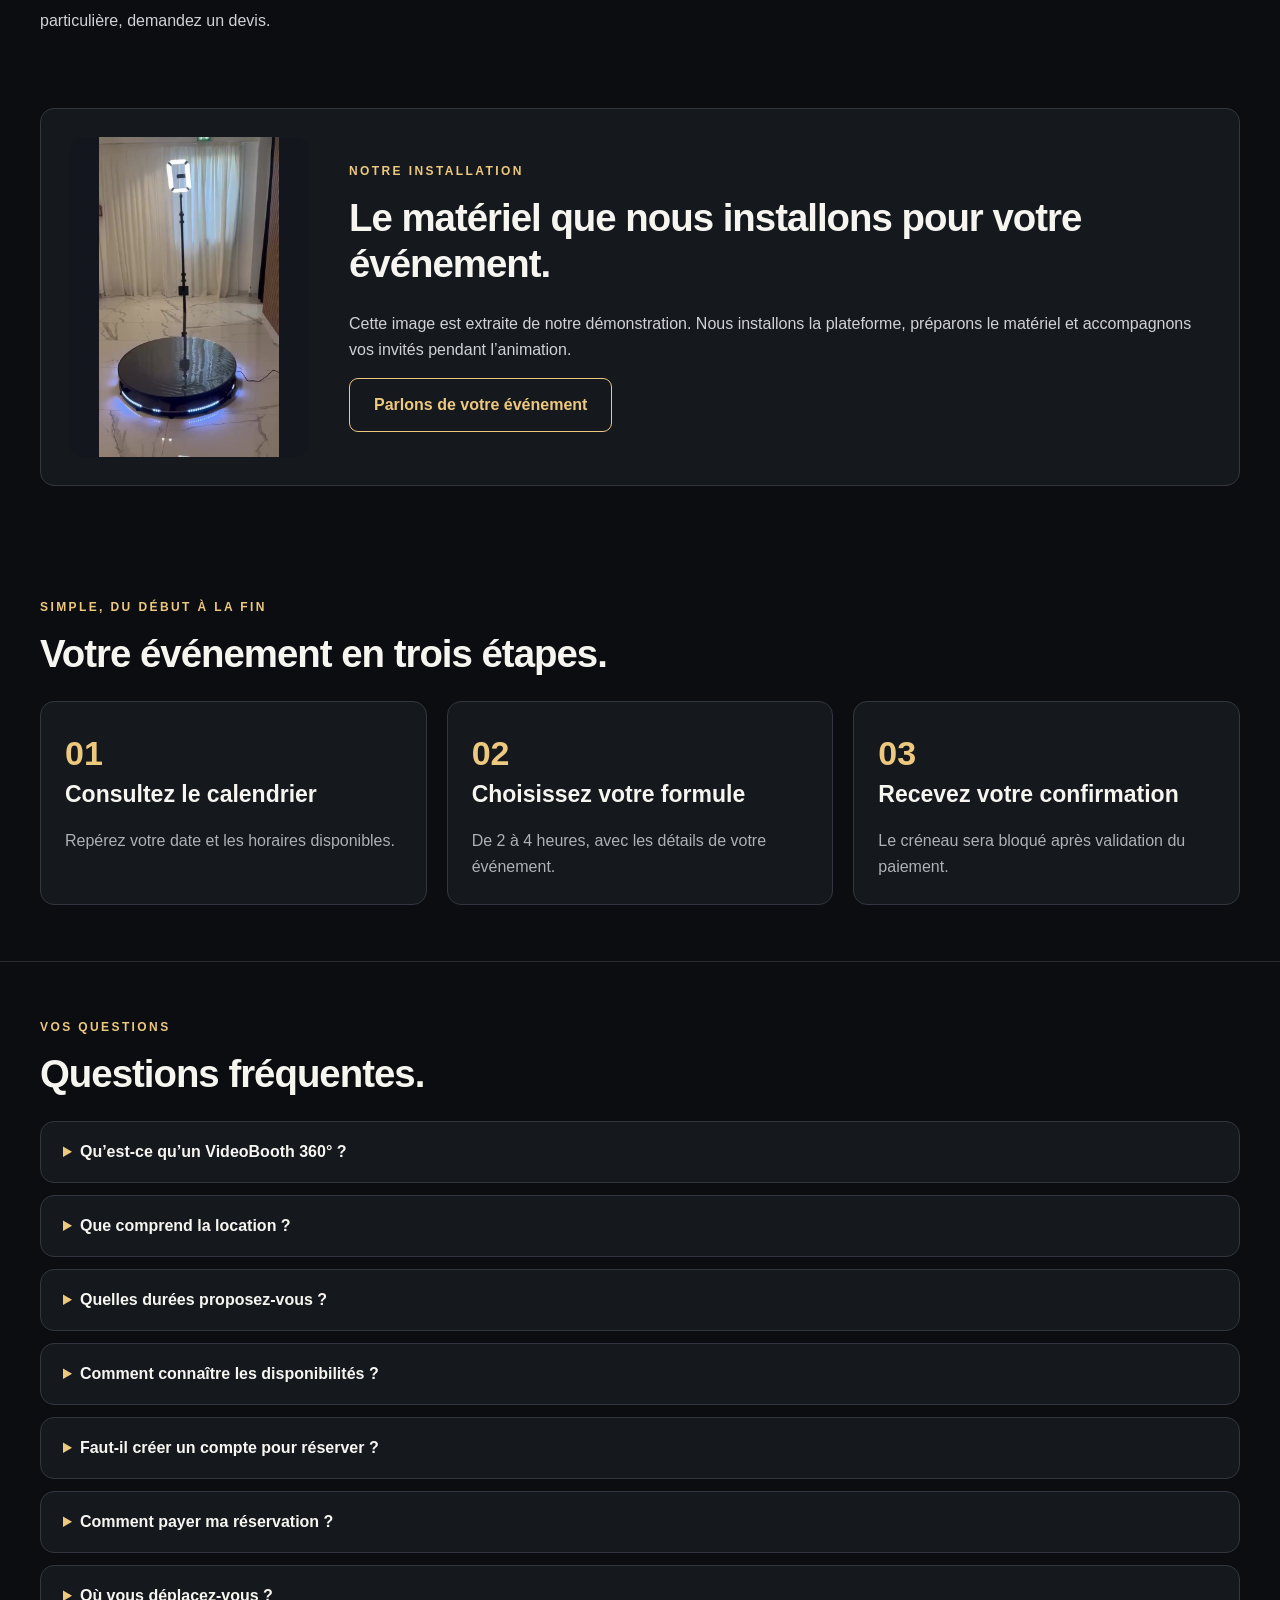
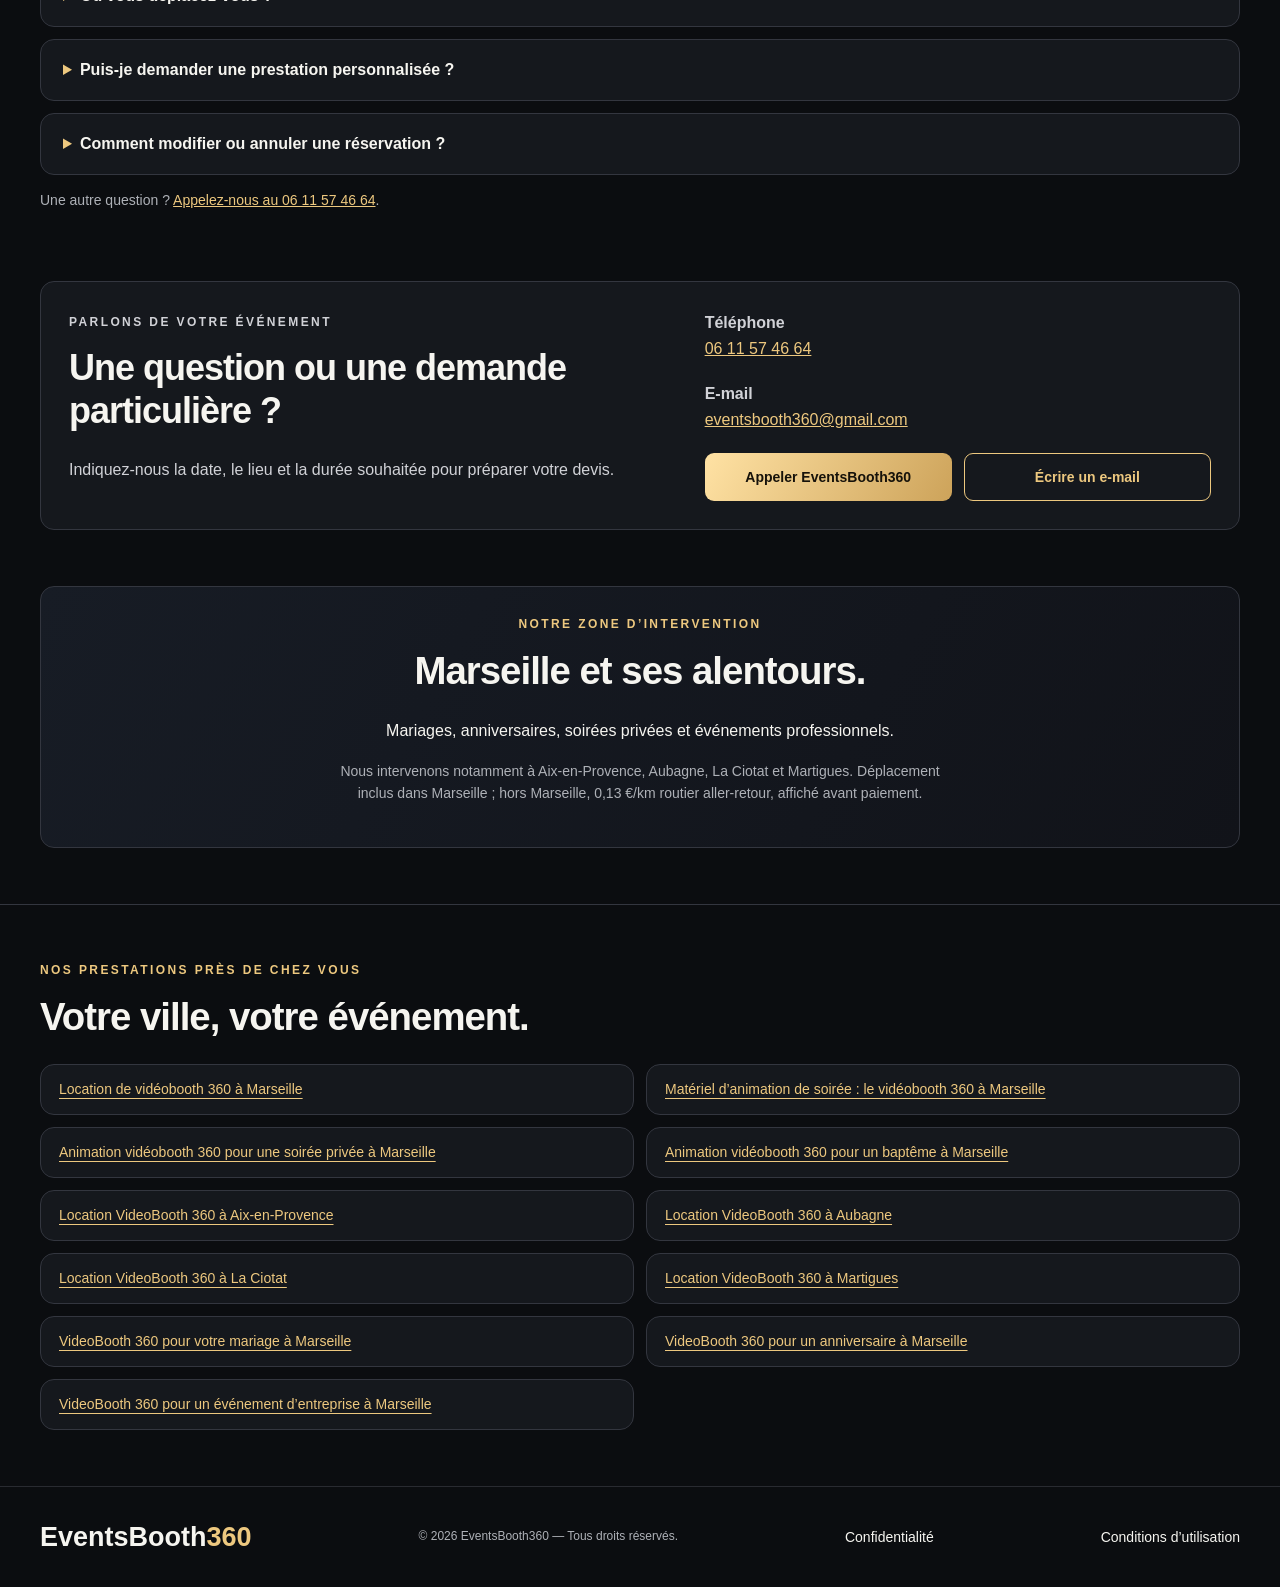
==== commit 88e126b9: "Route enquiry buttons to clear on-page contact options" ====
--- a/site/public/index.html
+++ b/site/public/index.html
@@ -1,10 +1,10 @@
 <!doctype html>
 <html lang="fr"><head><meta charset="utf-8"><meta name="viewport" content="width=device-width,initial-scale=1"><title>Location VideoBooth 360 à Marseille | EventsBooth360</title><meta name="description" content="Location de VideoBooth 360 à Marseille et alentours. Consultez le calendrier et choisissez une prestation de 2, 3 ou 4 heures."><link rel="canonical" href="https://eventsbooth360.fr/"><link rel="stylesheet" href="style.css"><link rel="icon" href="favicon.svg"></head><body>
 <header><a class="brand" href="#">EventsBooth<span>360</span><small>L’EXPÉRIENCE VIDÉO À 360°</small></a><nav aria-label="Navigation principale"><a href="#disponibilites">Calendrier</a><a href="#formules">Nos formules</a><a href="#fonctionnement">Comment ça marche</a></nav><a class="button small" href="#disponibilites">Voir les disponibilités</a></header>
-<main><section class="hero"><div class="intro"><p class="eyebrow">MARSEILLE & ALENTOURS</p><h1>Location de VideoBooth 360<br><span>à Marseille et alentours</span></h1><p class="lead">Votre événement. À 360°. Nous installons le matériel sur votre lieu de réception, avec un animateur pour accompagner vos invités.</p><div class="hero-actions"><a href="#disponibilites" class="button">Choisir une date</a><a href="tel:+33611574664" class="button outline">Demander un devis</a></div><p class="subtle">Prestations à partir de 2 heures · Sur votre lieu d’événement</p></div><div class="photo demo-video"><video id="hero-demo" autoplay muted loop playsinline preload="metadata" poster="videobooth360-demo.jpg" width="576" height="1024" aria-label="Notre VideoBooth 360 en mouvement, sans son"><source src="videobooth360-demo.mp4?v=2" type="video/mp4">Votre navigateur ne peut pas lire cette vidéo.</video><button id="demo-toggle" type="button" aria-controls="hero-demo">Mettre en pause</button></div></section>
-<section id="formules"><p class="eyebrow">NOS FORMULES</p><h2>Le bon format pour votre événement.</h2><div class="packages"><article><p class="eyebrow">L’ESSENTIEL</p><h3>2 heures</h3><p>Une animation pour un moment clé de votre événement.</p><ul><li>Installation et désinstallation</li><li>Animateur présent</li><li>Vidéos à 360°</li></ul><p class="price">229 €</p><button data-duration="2" class="button outline">Choisir cette formule</button></article><article class="featured"><p class="eyebrow">POUR PROFITER</p><h3>3 heures</h3><p>Davantage de temps pour que vos invités participent.</p><ul><li>Installation et désinstallation</li><li>Animateur présent</li><li>Vidéos à 360°</li></ul><p class="price">299 €</p><button data-duration="3" class="button">Choisir cette formule</button></article><article><p class="eyebrow">LA GRANDE SOIRÉE</p><h3>4 heures</h3><p>Une animation qui accompagne plusieurs temps de la fête.</p><ul><li>Installation et désinstallation</li><li>Animateur présent</li><li>Vidéos à 360°</li></ul><p class="price">359 €</p><button data-duration="4" class="button outline">Choisir cette formule</button></article><article class="full-day"><div><p class="eyebrow">UNE PRESTATION SUR MESURE</p><h3>Demande personnalisée</h3><p>Une durée ou une organisation particulière ? Définissons ensemble une prestation adaptée à votre événement.</p><p class="price">Sur devis</p></div><div><a href="tel:+33611574664" class="button outline">Demander un devis</a><p class="subtle">Appelez-nous au 06 11 57 46 64.<br>La date sera confirmée après validation du devis.</p></div></article><article class="full-day partnership"><div><p class="eyebrow">POUR LES PROFESSIONNELS</p><h3>Proposez nos prestations à vos clients</h3><p>Vous organisez des événements ou accompagnez vos clients dans leurs préparatifs ? Contactez-nous pour discuter de leurs besoins et d’une collaboration.</p></div><div><a href="tel:+33611574664" class="button outline">Contactez-nous</a><p class="subtle">06 11 57 46 64</p></div></article></div></section>
+<main><section class="hero"><div class="intro"><p class="eyebrow">MARSEILLE & ALENTOURS</p><h1>Location de VideoBooth 360<br><span>à Marseille et alentours</span></h1><p class="lead">Votre événement. À 360°. Nous installons le matériel sur votre lieu de réception, avec un animateur pour accompagner vos invités.</p><div class="hero-actions"><a href="#disponibilites" class="button">Choisir une date</a><a href="#contact" class="button outline">Demander un devis</a></div><p class="subtle">Prestations à partir de 2 heures · Sur votre lieu d’événement</p></div><div class="photo demo-video"><video id="hero-demo" autoplay muted loop playsinline preload="metadata" poster="videobooth360-demo.jpg" width="576" height="1024" aria-label="Notre VideoBooth 360 en mouvement, sans son"><source src="videobooth360-demo.mp4?v=2" type="video/mp4">Votre navigateur ne peut pas lire cette vidéo.</video><button id="demo-toggle" type="button" aria-controls="hero-demo">Mettre en pause</button></div></section>
+<section id="formules"><p class="eyebrow">NOS FORMULES</p><h2>Le bon format pour votre événement.</h2><div class="packages"><article><p class="eyebrow">L’ESSENTIEL</p><h3>2 heures</h3><p>Une animation pour un moment clé de votre événement.</p><ul><li>Installation et désinstallation</li><li>Animateur présent</li><li>Vidéos à 360°</li></ul><p class="price">229 €</p><button data-duration="2" class="button outline">Choisir cette formule</button></article><article class="featured"><p class="eyebrow">POUR PROFITER</p><h3>3 heures</h3><p>Davantage de temps pour que vos invités participent.</p><ul><li>Installation et désinstallation</li><li>Animateur présent</li><li>Vidéos à 360°</li></ul><p class="price">299 €</p><button data-duration="3" class="button">Choisir cette formule</button></article><article><p class="eyebrow">LA GRANDE SOIRÉE</p><h3>4 heures</h3><p>Une animation qui accompagne plusieurs temps de la fête.</p><ul><li>Installation et désinstallation</li><li>Animateur présent</li><li>Vidéos à 360°</li></ul><p class="price">359 €</p><button data-duration="4" class="button outline">Choisir cette formule</button></article><article class="full-day"><div><p class="eyebrow">UNE PRESTATION SUR MESURE</p><h3>Demande personnalisée</h3><p>Une durée ou une organisation particulière ? Définissons ensemble une prestation adaptée à votre événement.</p><p class="price">Sur devis</p></div><div><a href="#contact" class="button outline">Demander un devis</a><p class="subtle">Appelez-nous au 06 11 57 46 64.<br>La date sera confirmée après validation du devis.</p></div></article><article class="full-day partnership"><div><p class="eyebrow">POUR LES PROFESSIONNELS</p><h3>Proposez nos prestations à vos clients</h3><p>Vous organisez des événements ou accompagnez vos clients dans leurs préparatifs ? Contactez-nous pour discuter de leurs besoins et d’une collaboration.</p></div><div><a href="tel:+33611574664" class="button outline">Contactez-nous</a><p class="subtle">06 11 57 46 64</p></div></article></div></section>
 <section id="disponibilites" class="availability"><div class="section-title"><div><p class="eyebrow">LE CALENDRIER PUBLIC</p><h2>Votre date est-elle disponible ?</h2></div><p>Choisissez un jour pour consulter les créneaux.<br>Les informations des clients restent privées.</p></div><div class="notice" role="status">Version de préparation : le planning réel n’est pas encore connecté. Aucune disponibilité ni réservation n’est confirmée ici.</div><div class="booking-grid"><div class="booking-left"><div class="calendar"><div class="monthbar"><button id="previous" aria-label="Mois précédent">‹</button><h3 id="month"></h3><button id="next" aria-label="Mois suivant">›</button></div><div class="weekdays" aria-hidden="true"><span>Lun</span><span>Mar</span><span>Mer</span><span>Jeu</span><span>Ven</span><span>Sam</span><span>Dim</span></div><div id="days" class="days" aria-label="Choisir une date"></div><div class="legend"><span><i class="free"></i>Libre</span><span><i class="partial"></i>Partiel</span><span><i class="full"></i>Complet</span><span><i></i>Non vérifié</span></div><div id="occupied" aria-live="polite"></div></div><div class="selection"><p class="eyebrow">VOTRE PRESTATION</p><h3 id="chosen">Sélectionnez une date</h3><label for="duration">Durée de l’animation</label><select id="duration"><option value="2">2 heures — 229 €</option><option value="3">3 heures — 299 €</option><option value="4">4 heures — 359 €</option></select><div id="slots" class="slots"><p>Les horaires s’afficheront après sélection d’une date.</p></div><p class="subtle">Minimum 2 heures avec déplacement. Le planning garde 2 heures entre deux prestations pour le démontage, le déplacement et l’installation. Cette marge ne réduit pas votre durée d’animation. Départs possibles jusqu’à 23 h ; les prestations tardives peuvent se terminer le lendemain.</p></div></div><div class="selection customer-panel"><p class="eyebrow">VOTRE RÉSERVATION</p><h3>Vos renseignements</h3><div class="customer-details"><label for="event-type">Type d’événement</label><select id="event-type" required><option value="">Choisissez votre événement</option><option>Mariage</option><option>Baptême</option><option>Anniversaire</option><option>Soirée privée</option><option>Événement professionnel</option><option>Autre</option></select><label for="video-name">Nom ou prénom à afficher sur les filtres vidéo (facultatif)</label><input id="video-name" placeholder="Ex. : Emma et Lucas, les 30 ans de Julie…" maxlength="120"><p class="subtle">Indiquez l’orthographe souhaitée pour personnaliser vos vidéos.</p><label for="customer-last-name">Nom</label><input id="customer-last-name" autocomplete="family-name" maxlength="80" required><label for="customer-first-name">Prénom</label><input id="customer-first-name" autocomplete="given-name" maxlength="80" required><label for="customer-email">E-mail — réception du récapitulatif PDF</label><input id="customer-email" type="email" autocomplete="email" maxlength="254" placeholder="exemple@mail.fr" required><label for="customer-phone">Numéro de téléphone</label><input id="customer-phone" type="tel" autocomplete="tel" placeholder="06 12 34 56 78" maxlength="30" required><label for="event-address">Adresse de livraison / de l’événement</label><input id="event-address" autocomplete="street-address" placeholder="Numéro et nom de rue" minlength="3" maxlength="350" required><label for="event-city">Ville</label><input id="event-city" autocomplete="address-level2" maxlength="100" required><label for="event-postcode">Code postal</label><input id="event-postcode" autocomplete="postal-code" inputmode="numeric" pattern="[0-9]{5}" maxlength="5" placeholder="13500" required><p class="subtle">Ces coordonnées servent à préparer votre prestation et restent privées.</p></div><div class="payment-summary"><button id="travel-calculate" type="button">Calculer les frais de déplacement</button><p id="travel-message" role="status">Marseille : déplacement inclus. Hors Marseille : 0,13 €/km routier aller-retour.</p><label><input id="travel-confirm" type="checkbox"> Je confirme l’adresse reconnue et les frais affichés.</label><label for="payment-mode">Votre choix de paiement</label><select id="payment-mode"><option value="deposit">Acompte de 30 %</option><option value="full">Paiement total</option></select><dl aria-live="polite"><div><dt>Prix de la formule</dt><dd id="package-total">229,00 €</dd></div><div><dt>Déplacement</dt><dd id="travel-fee">À calculer</dd></div><div><dt>Total avec déplacement</dt><dd id="travel-total">À calculer</dd></div><div><dt>À payer à la réservation</dt><dd id="pay-now">68,70 €</dd></div><div><dt>Solde restant</dt><dd id="pay-balance">160,30 €</dd></div></dl><p class="subtle">Déplacement inclus dans Marseille. Hors Marseille : 0,13 €/km aller-retour, calculé avant paiement.</p></div><p id="checkout-message" class="subtle" aria-live="polite">Chargement du paiement sécurisé…</p><button class="button" disabled id="continue">Continuer vers le paiement</button></div></div></section>
-<section class="seo-content"><p class="eyebrow">UNE ANIMATION VIDÉO AVEC ANIMATEUR</p><h2>Quel VideoBooth louez-vous ?</h2><p>Vos invités prennent place sur une plateforme de 1 mètre de diamètre pendant qu’une caméra tourne autour d’eux. La location comprend l’installation, la désinstallation et un animateur présent pendant les 2, 3 ou 4 heures choisies. Nous apportons les rallonges ; une prise électrique à proximité est nécessaire. Prévoyez aussi l’espace pour le bras et la circulation des invités : contactez-nous pour valider l’emplacement.</p><p>Préparez une <a href="/videobooth-360-mariage-marseille">animation pour votre mariage</a>, un <a href="/videobooth-360-anniversaire-marseille">anniversaire</a> ou une <a href="/videobooth-360-evenement-entreprise-marseille">soirée d’entreprise</a>. Dans le formulaire, indiquez le type d’événement et le nom souhaité pour les filtres vidéo. Pour une durée particulière, demandez un devis.</p></section><section class="real-installation"><img src="videobooth360-demo.jpg" alt="Notre plateforme VideoBooth 360 éclairée, avec son bras et son éclairage" width="576" height="1024" loading="lazy"><div><p class="eyebrow">NOTRE INSTALLATION</p><h2>Le matériel que nous installons pour votre événement.</h2><p>Cette image est extraite de notre démonstration. Nous installons la plateforme, préparons le matériel et accompagnons vos invités pendant l’animation.</p><a class="button outline" href="tel:+33611574664">Parlons de votre événement</a></div></section><section id="fonctionnement"><p class="eyebrow">SIMPLE, DU DÉBUT À LA FIN</p><h2>Votre événement en trois étapes.</h2><div class="steps"><article><b>01</b><h3>Consultez le calendrier</h3><p>Repérez votre date et les horaires disponibles.</p></article><article><b>02</b><h3>Choisissez votre formule</h3><p>De 2 à 4 heures, avec les détails de votre événement.</p></article><article><b>03</b><h3>Recevez votre confirmation</h3><p>Le créneau sera bloqué après validation du paiement.</p></article></div></section><section id="faq" class="faq"><p class="eyebrow">VOS QUESTIONS</p><h2>Questions fréquentes.</h2><div class="faq-list"><details><summary>Qu’est-ce qu’un VideoBooth 360° ?</summary><p>Une plateforme sur laquelle vos invités prennent place pendant qu’une caméra tourne autour d’eux pour réaliser une vidéo à 360°. Une animation pour les mariages, anniversaires, soirées privées et événements professionnels.</p></details><details><summary>Que comprend la location ?</summary><p>Nos formules comprennent l’installation et la désinstallation du matériel, la présence d’un animateur et la réalisation de vidéos à 360° pendant la durée choisie.</p></details><details><summary>Quelles durées proposez-vous ?</summary><p>Les formules sont de 2 heures à 229 €, 3 heures à 299 € et 4 heures à 359 €. Les prestations avec déplacement commencent à 2 heures. Une journée complète est possible sur devis.</p></details><details><summary>Comment connaître les disponibilités ?</summary><p>Choisissez une date et une durée dans le calendrier pour voir les horaires disponibles. Les créneaux occupés sont indiqués sans afficher les informations des clients. La disponibilité est vérifiée à nouveau avant le paiement.</p></details><details><summary>Faut-il créer un compte pour réserver ?</summary><p>Non. Choisissez votre date, votre horaire et votre formule, puis renseignez vos nom, prénom, téléphone et adresse complète de l’événement avant de continuer vers le paiement.</p></details><details><summary>Comment payer ma réservation ?</summary><p>Vous pouvez payer un acompte de 30 % ou le montant total de la formule en ligne via Stripe. Avec un acompte, le solde restant est affiché avant le paiement. La réservation est confirmée après validation du paiement.</p></details><details><summary>Où vous déplacez-vous ?</summary><p>Nous intervenons à Marseille et dans ses alentours, notamment à Aix-en-Provence, Aubagne, La Ciotat et Martigues. Nous nous déplaçons sur le lieu de votre événement. Le déplacement est inclus dans Marseille. Hors Marseille, les frais sont calculés à 0,13 €/km routier aller-retour et affichés avant paiement.</p></details><details><summary>Puis-je demander une prestation personnalisée ?</summary><p>Oui, sur devis. Appelez-nous au 06 11 57 46 64 pour préciser la date, les horaires, le lieu et vos besoins. La date sera confirmée après validation du devis.</p></details><details><summary>Comment modifier ou annuler une réservation ?</summary><p>Contactez-nous au 06 11 57 46 64 avec votre référence de réservation. Nous vérifierons votre demande et les disponibilités. En cas d’annulation de votre part à 5 jours ou moins de l’événement, l’acompte de 30 % n’est pas remboursé.</p></details></div><p class="subtle">Une autre question ? <a href="tel:+33611574664">Appelez-nous au 06 11 57 46 64</a>.</p></section><section class="area"><p class="eyebrow">NOTRE ZONE D’INTERVENTION</p><h2>Marseille et ses alentours.</h2><p>Mariages, anniversaires, soirées privées et événements professionnels.</p><p class="subtle">Nous intervenons notamment à Aix-en-Provence, Aubagne, La Ciotat et Martigues. Déplacement inclus dans Marseille ; hors Marseille, 0,13 €/km routier aller-retour, affiché avant paiement.</p></section><section class="seo-links"><p class="eyebrow">NOS PRESTATIONS PRÈS DE CHEZ VOUS</p><h2>Votre ville, votre événement.</h2><ul><li><a href="/location-videobooth-360-marseille">Location de vidéobooth 360 à Marseille</a></li>
+<section class="seo-content"><p class="eyebrow">UNE ANIMATION VIDÉO AVEC ANIMATEUR</p><h2>Quel VideoBooth louez-vous ?</h2><p>Vos invités prennent place sur une plateforme de 1 mètre de diamètre pendant qu’une caméra tourne autour d’eux. La location comprend l’installation, la désinstallation et un animateur présent pendant les 2, 3 ou 4 heures choisies. Nous apportons les rallonges ; une prise électrique à proximité est nécessaire. Prévoyez aussi l’espace pour le bras et la circulation des invités : contactez-nous pour valider l’emplacement.</p><p>Préparez une <a href="/videobooth-360-mariage-marseille">animation pour votre mariage</a>, un <a href="/videobooth-360-anniversaire-marseille">anniversaire</a> ou une <a href="/videobooth-360-evenement-entreprise-marseille">soirée d’entreprise</a>. Dans le formulaire, indiquez le type d’événement et le nom souhaité pour les filtres vidéo. Pour une durée particulière, demandez un devis.</p></section><section class="real-installation"><img src="videobooth360-demo.jpg" alt="Notre plateforme VideoBooth 360 éclairée, avec son bras et son éclairage" width="576" height="1024" loading="lazy"><div><p class="eyebrow">NOTRE INSTALLATION</p><h2>Le matériel que nous installons pour votre événement.</h2><p>Cette image est extraite de notre démonstration. Nous installons la plateforme, préparons le matériel et accompagnons vos invités pendant l’animation.</p><a class="button outline" href="#contact">Parlons de votre événement</a></div></section><section id="fonctionnement"><p class="eyebrow">SIMPLE, DU DÉBUT À LA FIN</p><h2>Votre événement en trois étapes.</h2><div class="steps"><article><b>01</b><h3>Consultez le calendrier</h3><p>Repérez votre date et les horaires disponibles.</p></article><article><b>02</b><h3>Choisissez votre formule</h3><p>De 2 à 4 heures, avec les détails de votre événement.</p></article><article><b>03</b><h3>Recevez votre confirmation</h3><p>Le créneau sera bloqué après validation du paiement.</p></article></div></section><section id="faq" class="faq"><p class="eyebrow">VOS QUESTIONS</p><h2>Questions fréquentes.</h2><div class="faq-list"><details><summary>Qu’est-ce qu’un VideoBooth 360° ?</summary><p>Une plateforme sur laquelle vos invités prennent place pendant qu’une caméra tourne autour d’eux pour réaliser une vidéo à 360°. Une animation pour les mariages, anniversaires, soirées privées et événements professionnels.</p></details><details><summary>Que comprend la location ?</summary><p>Nos formules comprennent l’installation et la désinstallation du matériel, la présence d’un animateur et la réalisation de vidéos à 360° pendant la durée choisie.</p></details><details><summary>Quelles durées proposez-vous ?</summary><p>Les formules sont de 2 heures à 229 €, 3 heures à 299 € et 4 heures à 359 €. Les prestations avec déplacement commencent à 2 heures. Une journée complète est possible sur devis.</p></details><details><summary>Comment connaître les disponibilités ?</summary><p>Choisissez une date et une durée dans le calendrier pour voir les horaires disponibles. Les créneaux occupés sont indiqués sans afficher les informations des clients. La disponibilité est vérifiée à nouveau avant le paiement.</p></details><details><summary>Faut-il créer un compte pour réserver ?</summary><p>Non. Choisissez votre date, votre horaire et votre formule, puis renseignez vos nom, prénom, téléphone et adresse complète de l’événement avant de continuer vers le paiement.</p></details><details><summary>Comment payer ma réservation ?</summary><p>Vous pouvez payer un acompte de 30 % ou le montant total de la formule en ligne via Stripe. Avec un acompte, le solde restant est affiché avant le paiement. La réservation est confirmée après validation du paiement.</p></details><details><summary>Où vous déplacez-vous ?</summary><p>Nous intervenons à Marseille et dans ses alentours, notamment à Aix-en-Provence, Aubagne, La Ciotat et Martigues. Nous nous déplaçons sur le lieu de votre événement. Le déplacement est inclus dans Marseille. Hors Marseille, les frais sont calculés à 0,13 €/km routier aller-retour et affichés avant paiement.</p></details><details><summary>Puis-je demander une prestation personnalisée ?</summary><p>Oui, sur devis. Appelez-nous au 06 11 57 46 64 pour préciser la date, les horaires, le lieu et vos besoins. La date sera confirmée après validation du devis.</p></details><details><summary>Comment modifier ou annuler une réservation ?</summary><p>Contactez-nous au 06 11 57 46 64 avec votre référence de réservation. Nous vérifierons votre demande et les disponibilités. En cas d’annulation de votre part à 5 jours ou moins de l’événement, l’acompte de 30 % n’est pas remboursé.</p></details></div><p class="subtle">Une autre question ? <a href="tel:+33611574664">Appelez-nous au 06 11 57 46 64</a>.</p></section><section id="contact" class="contact-card"><div><p class="eyebrow">PARLONS DE VOTRE ÉVÉNEMENT</p><h2>Une question ou une demande particulière ?</h2><p>Indiquez-nous la date, le lieu et la durée souhaitée pour préparer votre devis.</p></div><div class="contact-options"><p><strong>Téléphone</strong><br><a href="tel:+33611574664">06 11 57 46 64</a></p><p><strong>E-mail</strong><br><a href="mailto:eventsbooth360@gmail.com">eventsbooth360@gmail.com</a></p><a class="button" href="tel:+33611574664">Appeler EventsBooth360</a><a class="button outline" href="mailto:eventsbooth360@gmail.com?subject=Demande%20de%20devis%20EventsBooth360">Écrire un e-mail</a></div></section><section class="area"><p class="eyebrow">NOTRE ZONE D’INTERVENTION</p><h2>Marseille et ses alentours.</h2><p>Mariages, anniversaires, soirées privées et événements professionnels.</p><p class="subtle">Nous intervenons notamment à Aix-en-Provence, Aubagne, La Ciotat et Martigues. Déplacement inclus dans Marseille ; hors Marseille, 0,13 €/km routier aller-retour, affiché avant paiement.</p></section><section class="seo-links"><p class="eyebrow">NOS PRESTATIONS PRÈS DE CHEZ VOUS</p><h2>Votre ville, votre événement.</h2><ul><li><a href="/location-videobooth-360-marseille">Location de vidéobooth 360 à Marseille</a></li>
 <li><a href="/materiel-animation-soiree-marseille">Matériel d’animation de soirée : le vidéobooth 360 à Marseille</a></li>
 <li><a href="/videobooth-360-soiree-privee-marseille">Animation vidéobooth 360 pour une soirée privée à Marseille</a></li>
 <li><a href="/videobooth-360-bapteme-marseille">Animation vidéobooth 360 pour un baptême à Marseille</a></li>
--- a/site/public/style.css
+++ b/site/public/style.css
@@ -26,5 +26,28 @@
 
 .hero-actions{display:flex;flex-wrap:wrap;gap:12px}.booking-wizard{display:block}.booking-progress{display:flex;flex-wrap:wrap;gap:10px;margin-bottom:22px}.booking-progress button{padding:12px 16px;min-height:48px;border:1px solid #635333;border-radius:9px;color:#edc87f;background:#15181d;cursor:pointer}.booking-progress button[aria-current=step]{background:#edc87f;color:#16120a}.booking-progress button:disabled{opacity:.55;cursor:default}.booking-step[hidden],.flow-controls [hidden]{display:none!important}.booking-step{max-width:860px;margin:auto}.booking-step .calendar,.booking-step .selection{padding:0;background:transparent}.booking-step .calendar{max-width:620px;margin:auto}.booking-step .payment-summary{margin-top:22px}.booking-step #continue{width:100%;margin-top:16px}.flow-controls{display:flex;justify-content:space-between;gap:16px;max-width:860px;margin:20px auto 0}.flow-feedback{max-width:860px;margin:16px auto;color:#edc87f}.booking-recap{display:grid;grid-template-columns:150px 1fr;gap:10px 20px}.booking-recap dt{font-weight:bold}.booking-recap dd{margin:0;overflow-wrap:anywhere}.real-installation{display:grid;grid-template-columns:240px 1fr;gap:40px;align-items:center;border-top:1px solid #292b31}.real-installation img{width:100%;max-height:320px;object-fit:contain;border-radius:14px;background:#13161c}.real-installation p:not(.eyebrow){color:#d1d2d7}.booking-progress button:focus-visible{outline:3px solid #b08afa;outline-offset:3px}@media(max-width:650px){.booking-progress{display:grid;grid-template-columns:1fr 1fr}.booking-progress button{font-size:13px;padding:10px}.flow-controls .button{padding:12px;font-size:14px}.booking-recap{grid-template-columns:1fr;gap:4px}.booking-recap dd{margin-bottom:10px}.real-installation{grid-template-columns:1fr;gap:22px}.real-installation img{max-height:300px}}
 
-/* Align the booking container with the package cards. */
-.availability{margin:0 40px 56px;padding:28px;border:1px solid #33363f;border-radius:14px}.booking-step{border-radius:14px}.booking-progress button{border-radius:9px}@media(max-width:650px){.availability{margin:0 20px 34px;padding:18px}.booking-step{padding:18px}.flow-controls{flex-wrap:wrap}.flow-controls .button{flex:1;min-width:0}}
+/* Shared spacing and shapes across desktop, tablet and phone. */
+:root{--page-gutter:40px;--card-radius:14px;--control-radius:9px;--card-border:#33363f;--section-space:56px}
+header{padding-inline:var(--page-gutter)}main>section{padding-inline:var(--page-gutter)}
+.packages article,.faq details,.calendar,.selection,.demo-video,.real-installation img{border-radius:var(--card-radius)}
+.button,select,.selection input,.monthbar button,.day,.slot-list button,.booking-progress button{border-radius:var(--control-radius)}
+.packages article:not(.full-day){display:flex;flex-direction:column}.packages article:not(.full-day) .button{margin-top:auto}.packages article{min-width:0}.packages .full-day>div{min-width:0}
+main>.availability,main>.area,main>.real-installation{margin-inline:var(--page-gutter);padding:28px;border:1px solid var(--card-border);border-radius:var(--card-radius)}
+main>.availability{margin-bottom:var(--section-space)}main>.area{margin-block:0 var(--section-space)}
+main>.real-installation{margin-bottom:var(--section-space);background:#15181d}
+main>.seo-content{max-width:none}.seo-content p{max-width:80ch}.seo-content h2{max-width:30ch}
+.steps article{padding:24px;border:1px solid var(--card-border);border-radius:var(--card-radius);background:#15181d;min-width:0}.steps article p:last-child{margin-bottom:0}
+.section-title{align-items:start}.section-title>p{max-width:300px;margin-top:0}.section-title h2{margin-bottom:24px}
+.booking-progress{display:grid;grid-template-columns:repeat(4,minmax(0,1fr));gap:10px}.booking-progress button{width:100%;text-align:center;line-height:1.4;padding:12px 10px}
+.booking-step{max-width:860px;border-radius:var(--card-radius)}.booking-step .calendar{position:static}.flow-controls{max-width:860px}.flow-controls [hidden]{display:none!important}
+.booking-step #travel-confirm{display:inline-block;width:20px;height:20px;min-height:20px;margin:0 8px 0 0;padding:0;vertical-align:middle}.booking-step label:has(#travel-confirm){display:flex;align-items:flex-start;gap:8px;line-height:1.5}.booking-step #travel-confirm{flex:0 0 20px;margin-top:2px}
+#travel-calculate{font:inherit;border:1px solid #635333;border-radius:var(--control-radius);background:#171a20;color:#ffe2a4;padding:12px 16px;cursor:pointer}#travel-calculate:disabled{opacity:.6;cursor:wait}
+.payment-summary dl div{align-items:baseline}.payment-summary dd{white-space:nowrap}.notice{border-radius:var(--control-radius)}
+.seo-links ul{gap:12px;margin-bottom:0}.seo-links li{list-style:none;min-width:0}.seo-links a{display:block;padding:14px 18px;border:1px solid var(--card-border);border-radius:var(--card-radius);background:#15181d;line-height:1.5;height:100%;overflow-wrap:anywhere}
+footer{padding-inline:var(--page-gutter);flex-wrap:wrap;border-top:1px solid #292b31}footer a:not(.brand){font-size:14px}footer p{margin:0}
+.real-installation>div{min-width:0}.area .subtle{max-width:80ch;margin-inline:auto}.demo-video{min-width:0}
+@media(max-width:1000px){:root{--page-gutter:24px;--section-space:40px}.booking-progress{grid-template-columns:repeat(2,minmax(0,1fr))}.real-installation{gap:24px}.packages .full-day{gap:24px}.section-title>p{max-width:none}}
+@media(max-width:650px){:root{--page-gutter:20px;--section-space:34px}main>.availability,main>.area,main>.real-installation{padding:18px}.booking-step{padding:18px}.flow-controls{flex-wrap:wrap}.flow-controls .button{flex:1;min-width:0}.booking-progress{width:auto}.steps article{padding:20px}.real-installation{gap:20px}.hero-actions .button{flex:1;font-size:14px;padding:12px}.hero-actions{gap:10px}.packages .full-day{gap:18px}.seo-links a{padding:14px 16px}footer{display:flex;align-items:flex-start;gap:16px}footer .brand,footer p{width:100%;max-width:none}.monthbar{gap:8px}.monthbar h3{font-size:18px}.legend{gap:10px}.payment-summary dl div{flex-wrap:wrap}.payment-summary dd{margin-left:auto}}
+@media(max-width:380px){.booking-step{padding:14px}.day{min-height:42px}.weekdays,.days{gap:4px}.booking-progress button{font-size:12px}.slot-list{grid-template-columns:1fr}.hero-actions .button{flex-basis:100%}}
+
+main>.contact-card{margin:0 var(--page-gutter) var(--section-space);padding:28px;border:1px solid var(--card-border);border-radius:var(--card-radius);background:#15181d;display:grid;grid-template-columns:1.2fr 1fr;gap:28px;align-items:center}.contact-card p{color:#d1d2d7}.contact-options{display:grid;grid-template-columns:1fr 1fr;gap:12px}.contact-options p{grid-column:1/-1;margin:0 0 8px;overflow-wrap:anywhere}.contact-options p a{color:var(--gold);text-decoration:underline}.contact-options .button{font-size:14px;padding:12px}.contact-card h2{font-size:clamp(26px,3vw,36px)}@media(max-width:650px){main>.contact-card{grid-template-columns:1fr;padding:18px;gap:18px}.contact-options{grid-template-columns:1fr}}
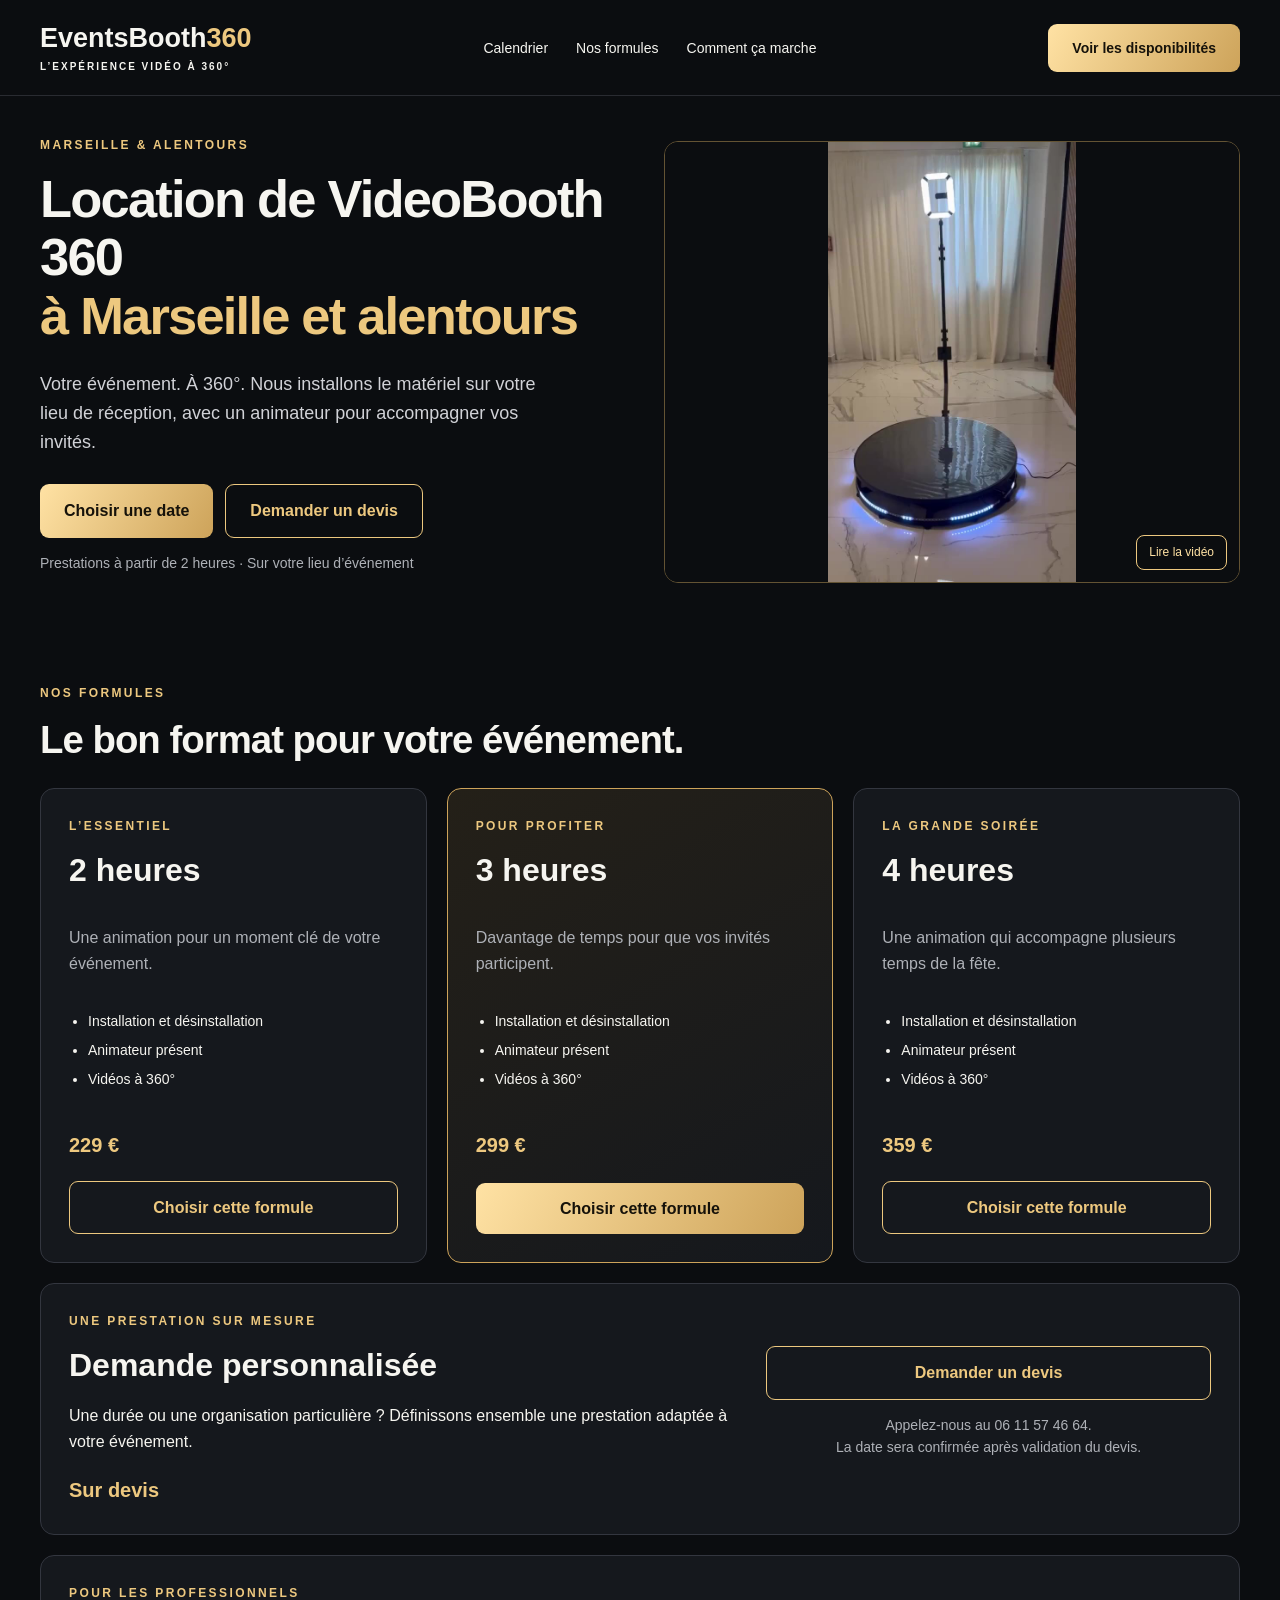
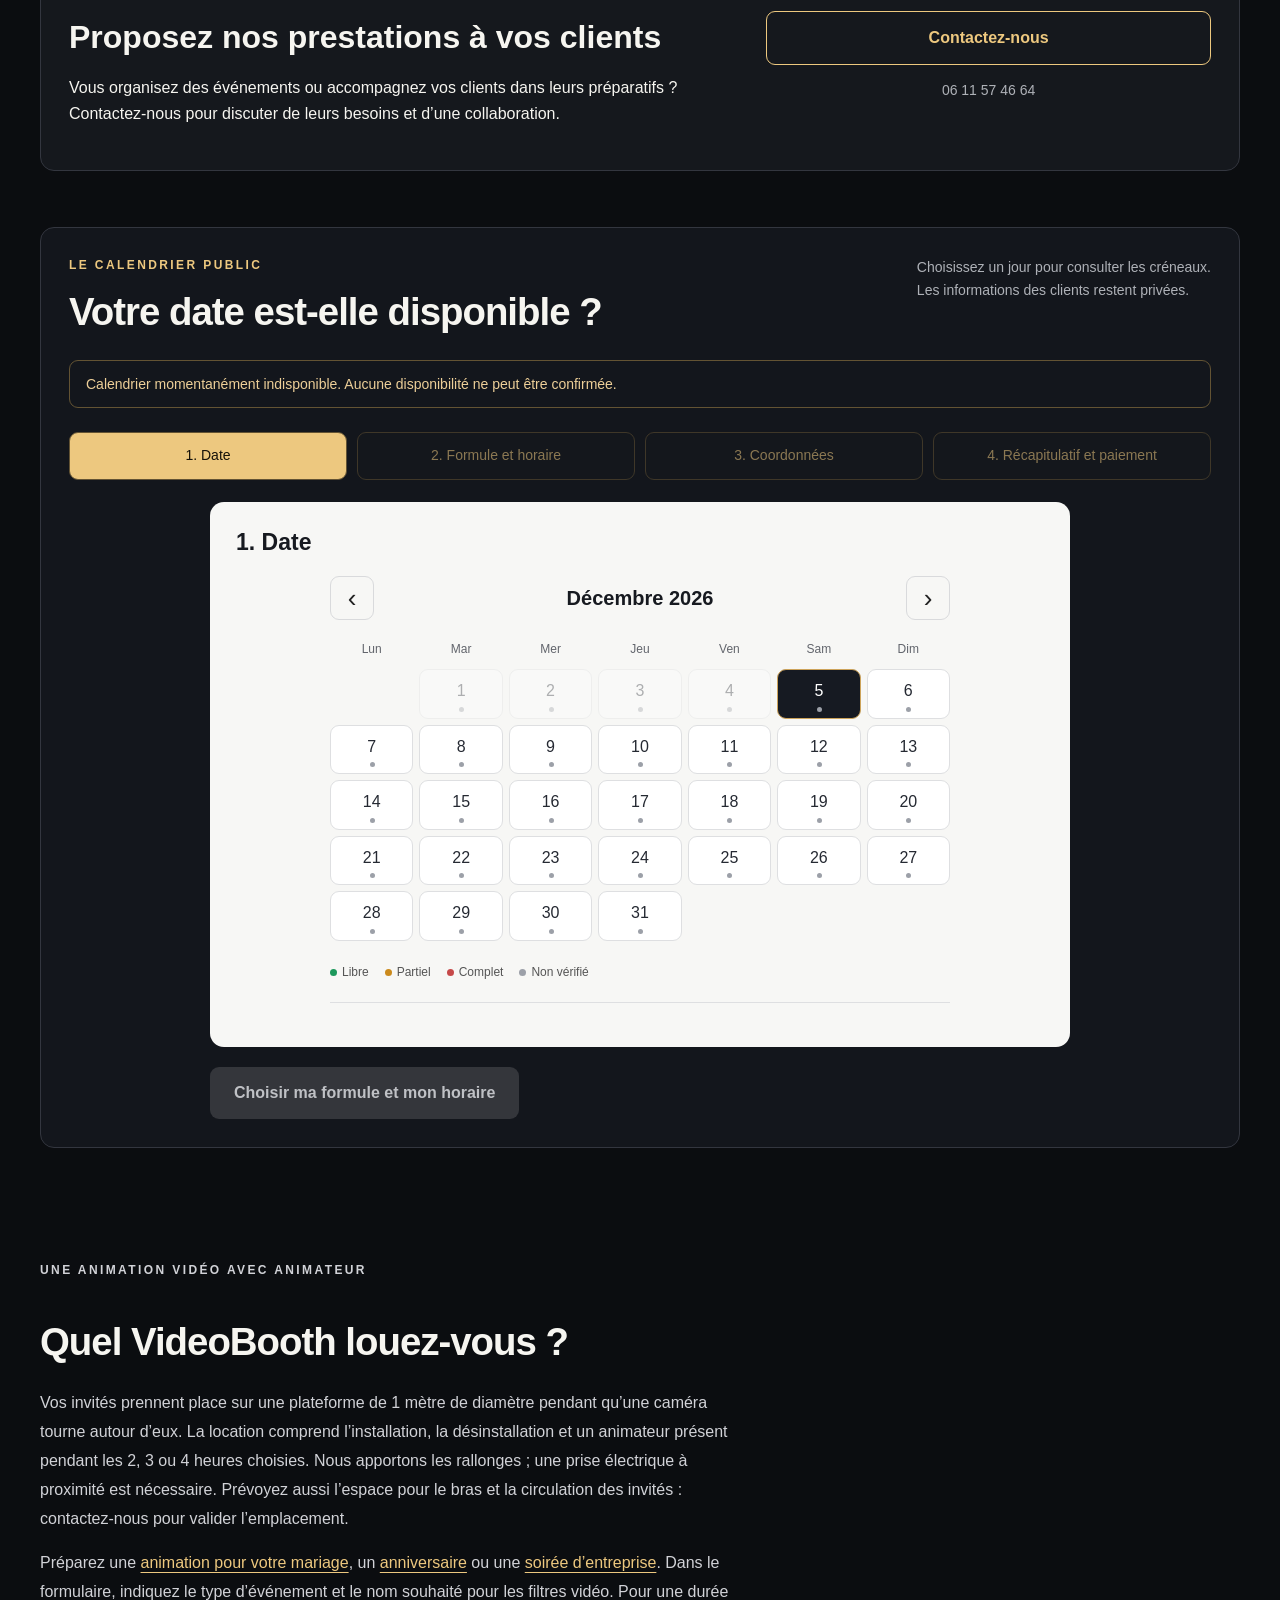
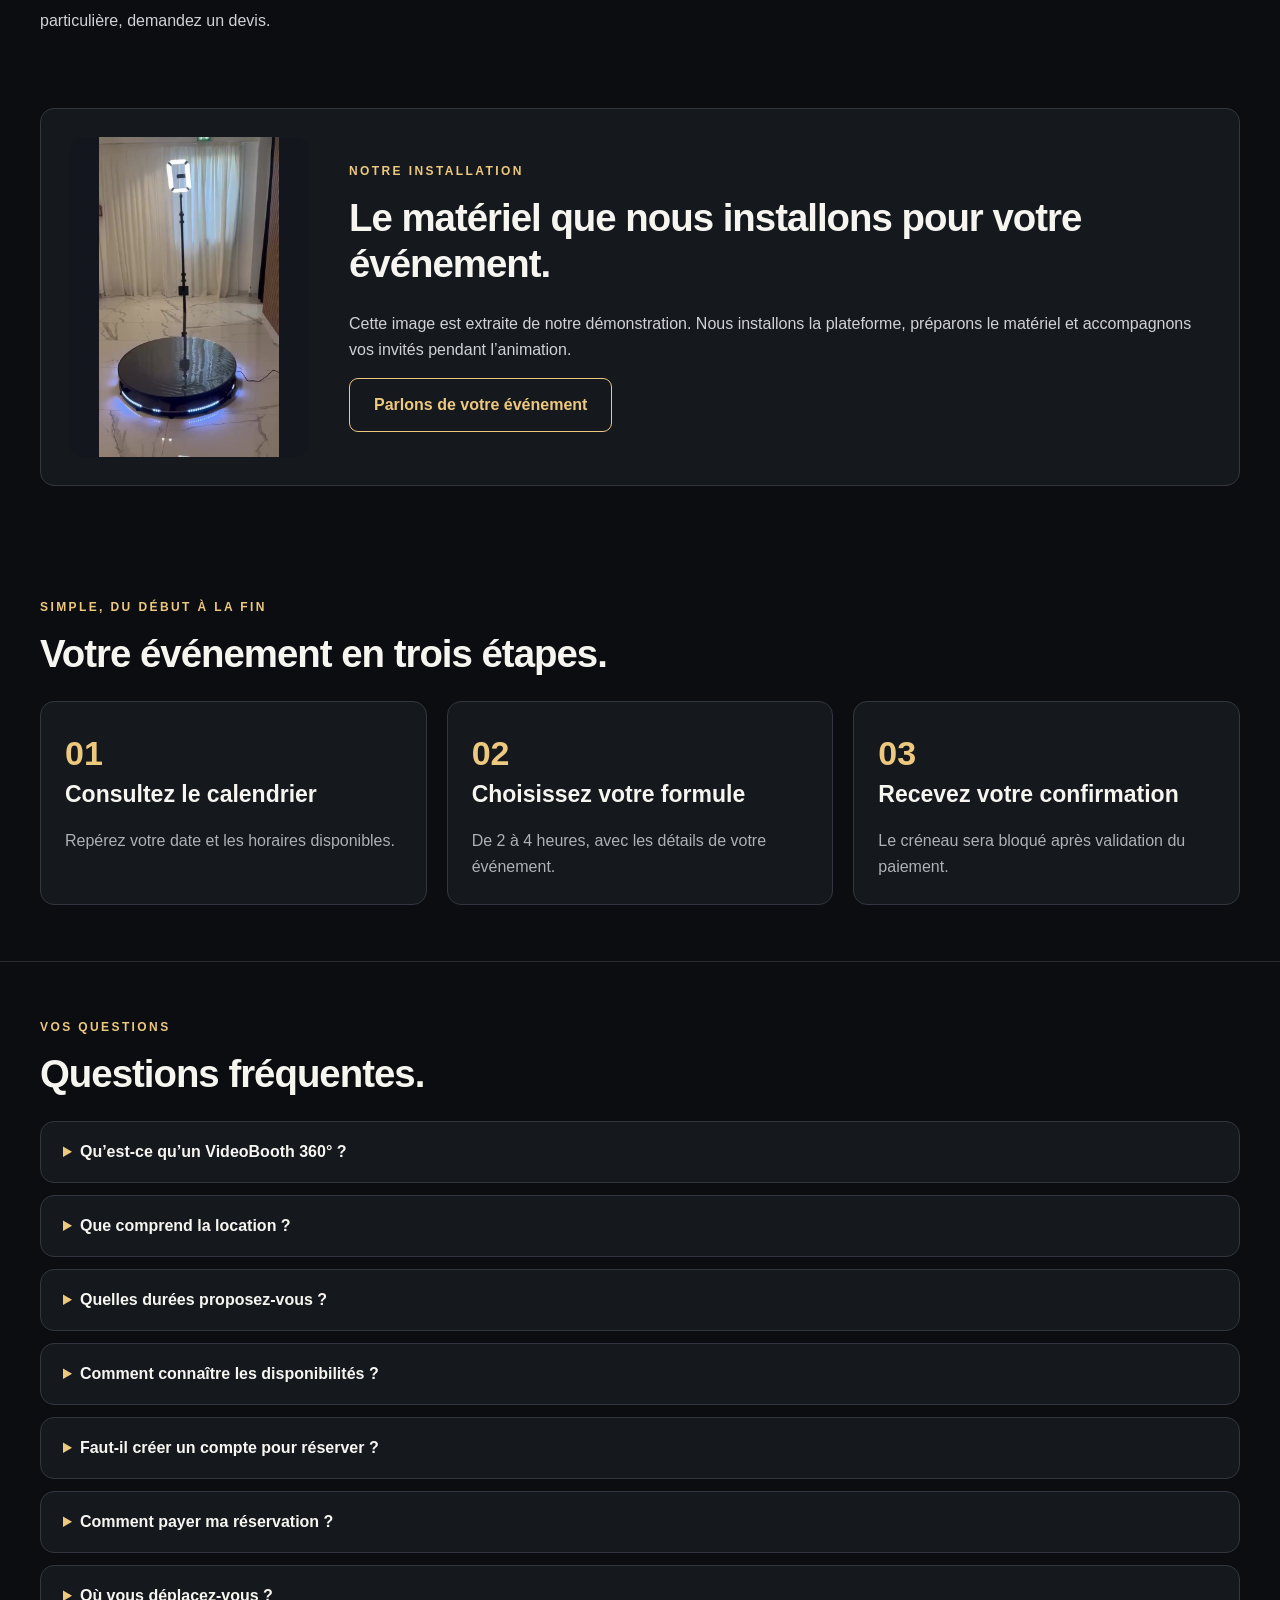
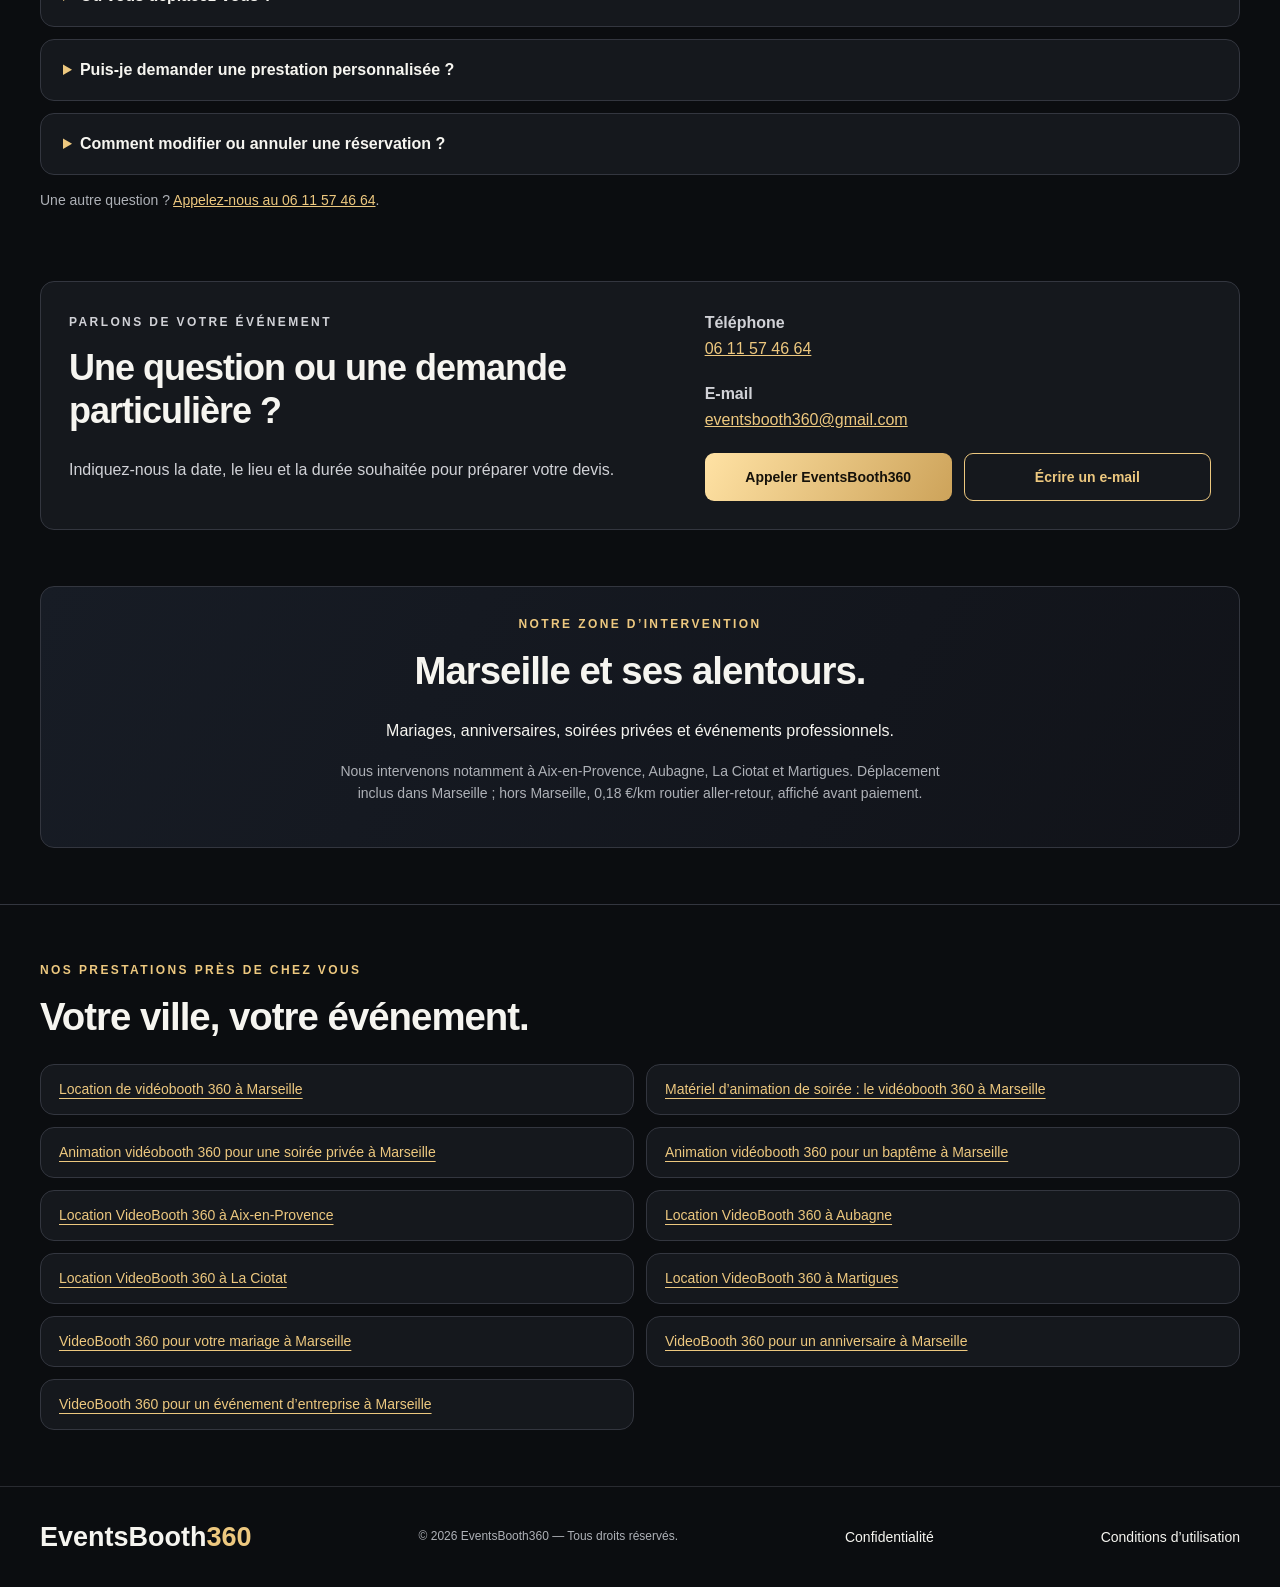
==== commit 2046577c: "Update road travel rate to 0.18 EUR per round-trip km" ====
--- a/site/public/index.html
+++ b/site/public/index.html
@@ -3,8 +3,8 @@
 <header><a class="brand" href="#">EventsBooth<span>360</span><small>L’EXPÉRIENCE VIDÉO À 360°</small></a><nav aria-label="Navigation principale"><a href="#disponibilites">Calendrier</a><a href="#formules">Nos formules</a><a href="#fonctionnement">Comment ça marche</a></nav><a class="button small" href="#disponibilites">Voir les disponibilités</a></header>
 <main><section class="hero"><div class="intro"><p class="eyebrow">MARSEILLE & ALENTOURS</p><h1>Location de VideoBooth 360<br><span>à Marseille et alentours</span></h1><p class="lead">Votre événement. À 360°. Nous installons le matériel sur votre lieu de réception, avec un animateur pour accompagner vos invités.</p><div class="hero-actions"><a href="#disponibilites" class="button">Choisir une date</a><a href="#contact" class="button outline">Demander un devis</a></div><p class="subtle">Prestations à partir de 2 heures · Sur votre lieu d’événement</p></div><div class="photo demo-video"><video id="hero-demo" autoplay muted loop playsinline preload="metadata" poster="videobooth360-demo.jpg" width="576" height="1024" aria-label="Notre VideoBooth 360 en mouvement, sans son"><source src="videobooth360-demo.mp4?v=2" type="video/mp4">Votre navigateur ne peut pas lire cette vidéo.</video><button id="demo-toggle" type="button" aria-controls="hero-demo">Mettre en pause</button></div></section>
 <section id="formules"><p class="eyebrow">NOS FORMULES</p><h2>Le bon format pour votre événement.</h2><div class="packages"><article><p class="eyebrow">L’ESSENTIEL</p><h3>2 heures</h3><p>Une animation pour un moment clé de votre événement.</p><ul><li>Installation et désinstallation</li><li>Animateur présent</li><li>Vidéos à 360°</li></ul><p class="price">229 €</p><button data-duration="2" class="button outline">Choisir cette formule</button></article><article class="featured"><p class="eyebrow">POUR PROFITER</p><h3>3 heures</h3><p>Davantage de temps pour que vos invités participent.</p><ul><li>Installation et désinstallation</li><li>Animateur présent</li><li>Vidéos à 360°</li></ul><p class="price">299 €</p><button data-duration="3" class="button">Choisir cette formule</button></article><article><p class="eyebrow">LA GRANDE SOIRÉE</p><h3>4 heures</h3><p>Une animation qui accompagne plusieurs temps de la fête.</p><ul><li>Installation et désinstallation</li><li>Animateur présent</li><li>Vidéos à 360°</li></ul><p class="price">359 €</p><button data-duration="4" class="button outline">Choisir cette formule</button></article><article class="full-day"><div><p class="eyebrow">UNE PRESTATION SUR MESURE</p><h3>Demande personnalisée</h3><p>Une durée ou une organisation particulière ? Définissons ensemble une prestation adaptée à votre événement.</p><p class="price">Sur devis</p></div><div><a href="#contact" class="button outline">Demander un devis</a><p class="subtle">Appelez-nous au 06 11 57 46 64.<br>La date sera confirmée après validation du devis.</p></div></article><article class="full-day partnership"><div><p class="eyebrow">POUR LES PROFESSIONNELS</p><h3>Proposez nos prestations à vos clients</h3><p>Vous organisez des événements ou accompagnez vos clients dans leurs préparatifs ? Contactez-nous pour discuter de leurs besoins et d’une collaboration.</p></div><div><a href="tel:+33611574664" class="button outline">Contactez-nous</a><p class="subtle">06 11 57 46 64</p></div></article></div></section>
-<section id="disponibilites" class="availability"><div class="section-title"><div><p class="eyebrow">LE CALENDRIER PUBLIC</p><h2>Votre date est-elle disponible ?</h2></div><p>Choisissez un jour pour consulter les créneaux.<br>Les informations des clients restent privées.</p></div><div class="notice" role="status">Version de préparation : le planning réel n’est pas encore connecté. Aucune disponibilité ni réservation n’est confirmée ici.</div><div class="booking-grid"><div class="booking-left"><div class="calendar"><div class="monthbar"><button id="previous" aria-label="Mois précédent">‹</button><h3 id="month"></h3><button id="next" aria-label="Mois suivant">›</button></div><div class="weekdays" aria-hidden="true"><span>Lun</span><span>Mar</span><span>Mer</span><span>Jeu</span><span>Ven</span><span>Sam</span><span>Dim</span></div><div id="days" class="days" aria-label="Choisir une date"></div><div class="legend"><span><i class="free"></i>Libre</span><span><i class="partial"></i>Partiel</span><span><i class="full"></i>Complet</span><span><i></i>Non vérifié</span></div><div id="occupied" aria-live="polite"></div></div><div class="selection"><p class="eyebrow">VOTRE PRESTATION</p><h3 id="chosen">Sélectionnez une date</h3><label for="duration">Durée de l’animation</label><select id="duration"><option value="2">2 heures — 229 €</option><option value="3">3 heures — 299 €</option><option value="4">4 heures — 359 €</option></select><div id="slots" class="slots"><p>Les horaires s’afficheront après sélection d’une date.</p></div><p class="subtle">Minimum 2 heures avec déplacement. Le planning garde 2 heures entre deux prestations pour le démontage, le déplacement et l’installation. Cette marge ne réduit pas votre durée d’animation. Départs possibles jusqu’à 23 h ; les prestations tardives peuvent se terminer le lendemain.</p></div></div><div class="selection customer-panel"><p class="eyebrow">VOTRE RÉSERVATION</p><h3>Vos renseignements</h3><div class="customer-details"><label for="event-type">Type d’événement</label><select id="event-type" required><option value="">Choisissez votre événement</option><option>Mariage</option><option>Baptême</option><option>Anniversaire</option><option>Soirée privée</option><option>Événement professionnel</option><option>Autre</option></select><label for="video-name">Nom ou prénom à afficher sur les filtres vidéo (facultatif)</label><input id="video-name" placeholder="Ex. : Emma et Lucas, les 30 ans de Julie…" maxlength="120"><p class="subtle">Indiquez l’orthographe souhaitée pour personnaliser vos vidéos.</p><label for="customer-last-name">Nom</label><input id="customer-last-name" autocomplete="family-name" maxlength="80" required><label for="customer-first-name">Prénom</label><input id="customer-first-name" autocomplete="given-name" maxlength="80" required><label for="customer-email">E-mail — réception du récapitulatif PDF</label><input id="customer-email" type="email" autocomplete="email" maxlength="254" placeholder="exemple@mail.fr" required><label for="customer-phone">Numéro de téléphone</label><input id="customer-phone" type="tel" autocomplete="tel" placeholder="06 12 34 56 78" maxlength="30" required><label for="event-address">Adresse de livraison / de l’événement</label><input id="event-address" autocomplete="street-address" placeholder="Numéro et nom de rue" minlength="3" maxlength="350" required><label for="event-city">Ville</label><input id="event-city" autocomplete="address-level2" maxlength="100" required><label for="event-postcode">Code postal</label><input id="event-postcode" autocomplete="postal-code" inputmode="numeric" pattern="[0-9]{5}" maxlength="5" placeholder="13500" required><p class="subtle">Ces coordonnées servent à préparer votre prestation et restent privées.</p></div><div class="payment-summary"><button id="travel-calculate" type="button">Calculer les frais de déplacement</button><p id="travel-message" role="status">Marseille : déplacement inclus. Hors Marseille : 0,13 €/km routier aller-retour.</p><label><input id="travel-confirm" type="checkbox"> Je confirme l’adresse reconnue et les frais affichés.</label><label for="payment-mode">Votre choix de paiement</label><select id="payment-mode"><option value="deposit">Acompte de 30 %</option><option value="full">Paiement total</option></select><dl aria-live="polite"><div><dt>Prix de la formule</dt><dd id="package-total">229,00 €</dd></div><div><dt>Déplacement</dt><dd id="travel-fee">À calculer</dd></div><div><dt>Total avec déplacement</dt><dd id="travel-total">À calculer</dd></div><div><dt>À payer à la réservation</dt><dd id="pay-now">68,70 €</dd></div><div><dt>Solde restant</dt><dd id="pay-balance">160,30 €</dd></div></dl><p class="subtle">Déplacement inclus dans Marseille. Hors Marseille : 0,13 €/km aller-retour, calculé avant paiement.</p></div><p id="checkout-message" class="subtle" aria-live="polite">Chargement du paiement sécurisé…</p><button class="button" disabled id="continue">Continuer vers le paiement</button></div></div></section>
-<section class="seo-content"><p class="eyebrow">UNE ANIMATION VIDÉO AVEC ANIMATEUR</p><h2>Quel VideoBooth louez-vous ?</h2><p>Vos invités prennent place sur une plateforme de 1 mètre de diamètre pendant qu’une caméra tourne autour d’eux. La location comprend l’installation, la désinstallation et un animateur présent pendant les 2, 3 ou 4 heures choisies. Nous apportons les rallonges ; une prise électrique à proximité est nécessaire. Prévoyez aussi l’espace pour le bras et la circulation des invités : contactez-nous pour valider l’emplacement.</p><p>Préparez une <a href="/videobooth-360-mariage-marseille">animation pour votre mariage</a>, un <a href="/videobooth-360-anniversaire-marseille">anniversaire</a> ou une <a href="/videobooth-360-evenement-entreprise-marseille">soirée d’entreprise</a>. Dans le formulaire, indiquez le type d’événement et le nom souhaité pour les filtres vidéo. Pour une durée particulière, demandez un devis.</p></section><section class="real-installation"><img src="videobooth360-demo.jpg" alt="Notre plateforme VideoBooth 360 éclairée, avec son bras et son éclairage" width="576" height="1024" loading="lazy"><div><p class="eyebrow">NOTRE INSTALLATION</p><h2>Le matériel que nous installons pour votre événement.</h2><p>Cette image est extraite de notre démonstration. Nous installons la plateforme, préparons le matériel et accompagnons vos invités pendant l’animation.</p><a class="button outline" href="#contact">Parlons de votre événement</a></div></section><section id="fonctionnement"><p class="eyebrow">SIMPLE, DU DÉBUT À LA FIN</p><h2>Votre événement en trois étapes.</h2><div class="steps"><article><b>01</b><h3>Consultez le calendrier</h3><p>Repérez votre date et les horaires disponibles.</p></article><article><b>02</b><h3>Choisissez votre formule</h3><p>De 2 à 4 heures, avec les détails de votre événement.</p></article><article><b>03</b><h3>Recevez votre confirmation</h3><p>Le créneau sera bloqué après validation du paiement.</p></article></div></section><section id="faq" class="faq"><p class="eyebrow">VOS QUESTIONS</p><h2>Questions fréquentes.</h2><div class="faq-list"><details><summary>Qu’est-ce qu’un VideoBooth 360° ?</summary><p>Une plateforme sur laquelle vos invités prennent place pendant qu’une caméra tourne autour d’eux pour réaliser une vidéo à 360°. Une animation pour les mariages, anniversaires, soirées privées et événements professionnels.</p></details><details><summary>Que comprend la location ?</summary><p>Nos formules comprennent l’installation et la désinstallation du matériel, la présence d’un animateur et la réalisation de vidéos à 360° pendant la durée choisie.</p></details><details><summary>Quelles durées proposez-vous ?</summary><p>Les formules sont de 2 heures à 229 €, 3 heures à 299 € et 4 heures à 359 €. Les prestations avec déplacement commencent à 2 heures. Une journée complète est possible sur devis.</p></details><details><summary>Comment connaître les disponibilités ?</summary><p>Choisissez une date et une durée dans le calendrier pour voir les horaires disponibles. Les créneaux occupés sont indiqués sans afficher les informations des clients. La disponibilité est vérifiée à nouveau avant le paiement.</p></details><details><summary>Faut-il créer un compte pour réserver ?</summary><p>Non. Choisissez votre date, votre horaire et votre formule, puis renseignez vos nom, prénom, téléphone et adresse complète de l’événement avant de continuer vers le paiement.</p></details><details><summary>Comment payer ma réservation ?</summary><p>Vous pouvez payer un acompte de 30 % ou le montant total de la formule en ligne via Stripe. Avec un acompte, le solde restant est affiché avant le paiement. La réservation est confirmée après validation du paiement.</p></details><details><summary>Où vous déplacez-vous ?</summary><p>Nous intervenons à Marseille et dans ses alentours, notamment à Aix-en-Provence, Aubagne, La Ciotat et Martigues. Nous nous déplaçons sur le lieu de votre événement. Le déplacement est inclus dans Marseille. Hors Marseille, les frais sont calculés à 0,13 €/km routier aller-retour et affichés avant paiement.</p></details><details><summary>Puis-je demander une prestation personnalisée ?</summary><p>Oui, sur devis. Appelez-nous au 06 11 57 46 64 pour préciser la date, les horaires, le lieu et vos besoins. La date sera confirmée après validation du devis.</p></details><details><summary>Comment modifier ou annuler une réservation ?</summary><p>Contactez-nous au 06 11 57 46 64 avec votre référence de réservation. Nous vérifierons votre demande et les disponibilités. En cas d’annulation de votre part à 5 jours ou moins de l’événement, l’acompte de 30 % n’est pas remboursé.</p></details></div><p class="subtle">Une autre question ? <a href="tel:+33611574664">Appelez-nous au 06 11 57 46 64</a>.</p></section><section id="contact" class="contact-card"><div><p class="eyebrow">PARLONS DE VOTRE ÉVÉNEMENT</p><h2>Une question ou une demande particulière ?</h2><p>Indiquez-nous la date, le lieu et la durée souhaitée pour préparer votre devis.</p></div><div class="contact-options"><p><strong>Téléphone</strong><br><a href="tel:+33611574664">06 11 57 46 64</a></p><p><strong>E-mail</strong><br><a href="mailto:eventsbooth360@gmail.com">eventsbooth360@gmail.com</a></p><a class="button" href="tel:+33611574664">Appeler EventsBooth360</a><a class="button outline" href="mailto:eventsbooth360@gmail.com?subject=Demande%20de%20devis%20EventsBooth360">Écrire un e-mail</a></div></section><section class="area"><p class="eyebrow">NOTRE ZONE D’INTERVENTION</p><h2>Marseille et ses alentours.</h2><p>Mariages, anniversaires, soirées privées et événements professionnels.</p><p class="subtle">Nous intervenons notamment à Aix-en-Provence, Aubagne, La Ciotat et Martigues. Déplacement inclus dans Marseille ; hors Marseille, 0,13 €/km routier aller-retour, affiché avant paiement.</p></section><section class="seo-links"><p class="eyebrow">NOS PRESTATIONS PRÈS DE CHEZ VOUS</p><h2>Votre ville, votre événement.</h2><ul><li><a href="/location-videobooth-360-marseille">Location de vidéobooth 360 à Marseille</a></li>
+<section id="disponibilites" class="availability"><div class="section-title"><div><p class="eyebrow">LE CALENDRIER PUBLIC</p><h2>Votre date est-elle disponible ?</h2></div><p>Choisissez un jour pour consulter les créneaux.<br>Les informations des clients restent privées.</p></div><div class="notice" role="status">Version de préparation : le planning réel n’est pas encore connecté. Aucune disponibilité ni réservation n’est confirmée ici.</div><div class="booking-grid"><div class="booking-left"><div class="calendar"><div class="monthbar"><button id="previous" aria-label="Mois précédent">‹</button><h3 id="month"></h3><button id="next" aria-label="Mois suivant">›</button></div><div class="weekdays" aria-hidden="true"><span>Lun</span><span>Mar</span><span>Mer</span><span>Jeu</span><span>Ven</span><span>Sam</span><span>Dim</span></div><div id="days" class="days" aria-label="Choisir une date"></div><div class="legend"><span><i class="free"></i>Libre</span><span><i class="partial"></i>Partiel</span><span><i class="full"></i>Complet</span><span><i></i>Non vérifié</span></div><div id="occupied" aria-live="polite"></div></div><div class="selection"><p class="eyebrow">VOTRE PRESTATION</p><h3 id="chosen">Sélectionnez une date</h3><label for="duration">Durée de l’animation</label><select id="duration"><option value="2">2 heures — 229 €</option><option value="3">3 heures — 299 €</option><option value="4">4 heures — 359 €</option></select><div id="slots" class="slots"><p>Les horaires s’afficheront après sélection d’une date.</p></div><p class="subtle">Minimum 2 heures avec déplacement. Le planning garde 2 heures entre deux prestations pour le démontage, le déplacement et l’installation. Cette marge ne réduit pas votre durée d’animation. Départs possibles jusqu’à 23 h ; les prestations tardives peuvent se terminer le lendemain.</p></div></div><div class="selection customer-panel"><p class="eyebrow">VOTRE RÉSERVATION</p><h3>Vos renseignements</h3><div class="customer-details"><label for="event-type">Type d’événement</label><select id="event-type" required><option value="">Choisissez votre événement</option><option>Mariage</option><option>Baptême</option><option>Anniversaire</option><option>Soirée privée</option><option>Événement professionnel</option><option>Autre</option></select><label for="video-name">Nom ou prénom à afficher sur les filtres vidéo (facultatif)</label><input id="video-name" placeholder="Ex. : Emma et Lucas, les 30 ans de Julie…" maxlength="120"><p class="subtle">Indiquez l’orthographe souhaitée pour personnaliser vos vidéos.</p><label for="customer-last-name">Nom</label><input id="customer-last-name" autocomplete="family-name" maxlength="80" required><label for="customer-first-name">Prénom</label><input id="customer-first-name" autocomplete="given-name" maxlength="80" required><label for="customer-email">E-mail — réception du récapitulatif PDF</label><input id="customer-email" type="email" autocomplete="email" maxlength="254" placeholder="exemple@mail.fr" required><label for="customer-phone">Numéro de téléphone</label><input id="customer-phone" type="tel" autocomplete="tel" placeholder="06 12 34 56 78" maxlength="30" required><label for="event-address">Adresse de livraison / de l’événement</label><input id="event-address" autocomplete="street-address" placeholder="Numéro et nom de rue" minlength="3" maxlength="350" required><label for="event-city">Ville</label><input id="event-city" autocomplete="address-level2" maxlength="100" required><label for="event-postcode">Code postal</label><input id="event-postcode" autocomplete="postal-code" inputmode="numeric" pattern="[0-9]{5}" maxlength="5" placeholder="13500" required><p class="subtle">Ces coordonnées servent à préparer votre prestation et restent privées.</p></div><div class="payment-summary"><button id="travel-calculate" type="button">Calculer les frais de déplacement</button><p id="travel-message" role="status">Marseille : déplacement inclus. Hors Marseille : 0,18 €/km routier aller-retour.</p><label><input id="travel-confirm" type="checkbox"> Je confirme l’adresse reconnue et les frais affichés.</label><label for="payment-mode">Votre choix de paiement</label><select id="payment-mode"><option value="deposit">Acompte de 30 %</option><option value="full">Paiement total</option></select><dl aria-live="polite"><div><dt>Prix de la formule</dt><dd id="package-total">229,00 €</dd></div><div><dt>Déplacement</dt><dd id="travel-fee">À calculer</dd></div><div><dt>Total avec déplacement</dt><dd id="travel-total">À calculer</dd></div><div><dt>À payer à la réservation</dt><dd id="pay-now">68,70 €</dd></div><div><dt>Solde restant</dt><dd id="pay-balance">160,30 €</dd></div></dl><p class="subtle">Déplacement inclus dans Marseille. Hors Marseille : 0,18 €/km aller-retour, calculé avant paiement.</p></div><p id="checkout-message" class="subtle" aria-live="polite">Chargement du paiement sécurisé…</p><button class="button" disabled id="continue">Continuer vers le paiement</button></div></div></section>
+<section class="seo-content"><p class="eyebrow">UNE ANIMATION VIDÉO AVEC ANIMATEUR</p><h2>Quel VideoBooth louez-vous ?</h2><p>Vos invités prennent place sur une plateforme de 1 mètre de diamètre pendant qu’une caméra tourne autour d’eux. La location comprend l’installation, la désinstallation et un animateur présent pendant les 2, 3 ou 4 heures choisies. Nous apportons les rallonges ; une prise électrique à proximité est nécessaire. Prévoyez aussi l’espace pour le bras et la circulation des invités : contactez-nous pour valider l’emplacement.</p><p>Préparez une <a href="/videobooth-360-mariage-marseille">animation pour votre mariage</a>, un <a href="/videobooth-360-anniversaire-marseille">anniversaire</a> ou une <a href="/videobooth-360-evenement-entreprise-marseille">soirée d’entreprise</a>. Dans le formulaire, indiquez le type d’événement et le nom souhaité pour les filtres vidéo. Pour une durée particulière, demandez un devis.</p></section><section class="real-installation"><img src="videobooth360-demo.jpg" alt="Notre plateforme VideoBooth 360 éclairée, avec son bras et son éclairage" width="576" height="1024" loading="lazy"><div><p class="eyebrow">NOTRE INSTALLATION</p><h2>Le matériel que nous installons pour votre événement.</h2><p>Cette image est extraite de notre démonstration. Nous installons la plateforme, préparons le matériel et accompagnons vos invités pendant l’animation.</p><a class="button outline" href="#contact">Parlons de votre événement</a></div></section><section id="fonctionnement"><p class="eyebrow">SIMPLE, DU DÉBUT À LA FIN</p><h2>Votre événement en trois étapes.</h2><div class="steps"><article><b>01</b><h3>Consultez le calendrier</h3><p>Repérez votre date et les horaires disponibles.</p></article><article><b>02</b><h3>Choisissez votre formule</h3><p>De 2 à 4 heures, avec les détails de votre événement.</p></article><article><b>03</b><h3>Recevez votre confirmation</h3><p>Le créneau sera bloqué après validation du paiement.</p></article></div></section><section id="faq" class="faq"><p class="eyebrow">VOS QUESTIONS</p><h2>Questions fréquentes.</h2><div class="faq-list"><details><summary>Qu’est-ce qu’un VideoBooth 360° ?</summary><p>Une plateforme sur laquelle vos invités prennent place pendant qu’une caméra tourne autour d’eux pour réaliser une vidéo à 360°. Une animation pour les mariages, anniversaires, soirées privées et événements professionnels.</p></details><details><summary>Que comprend la location ?</summary><p>Nos formules comprennent l’installation et la désinstallation du matériel, la présence d’un animateur et la réalisation de vidéos à 360° pendant la durée choisie.</p></details><details><summary>Quelles durées proposez-vous ?</summary><p>Les formules sont de 2 heures à 229 €, 3 heures à 299 € et 4 heures à 359 €. Les prestations avec déplacement commencent à 2 heures. Une journée complète est possible sur devis.</p></details><details><summary>Comment connaître les disponibilités ?</summary><p>Choisissez une date et une durée dans le calendrier pour voir les horaires disponibles. Les créneaux occupés sont indiqués sans afficher les informations des clients. La disponibilité est vérifiée à nouveau avant le paiement.</p></details><details><summary>Faut-il créer un compte pour réserver ?</summary><p>Non. Choisissez votre date, votre horaire et votre formule, puis renseignez vos nom, prénom, téléphone et adresse complète de l’événement avant de continuer vers le paiement.</p></details><details><summary>Comment payer ma réservation ?</summary><p>Vous pouvez payer un acompte de 30 % ou le montant total de la formule en ligne via Stripe. Avec un acompte, le solde restant est affiché avant le paiement. La réservation est confirmée après validation du paiement.</p></details><details><summary>Où vous déplacez-vous ?</summary><p>Nous intervenons à Marseille et dans ses alentours, notamment à Aix-en-Provence, Aubagne, La Ciotat et Martigues. Nous nous déplaçons sur le lieu de votre événement. Le déplacement est inclus dans Marseille. Hors Marseille, les frais sont calculés à 0,18 €/km routier aller-retour et affichés avant paiement.</p></details><details><summary>Puis-je demander une prestation personnalisée ?</summary><p>Oui, sur devis. Appelez-nous au 06 11 57 46 64 pour préciser la date, les horaires, le lieu et vos besoins. La date sera confirmée après validation du devis.</p></details><details><summary>Comment modifier ou annuler une réservation ?</summary><p>Contactez-nous au 06 11 57 46 64 avec votre référence de réservation. Nous vérifierons votre demande et les disponibilités. En cas d’annulation de votre part à 5 jours ou moins de l’événement, l’acompte de 30 % n’est pas remboursé.</p></details></div><p class="subtle">Une autre question ? <a href="tel:+33611574664">Appelez-nous au 06 11 57 46 64</a>.</p></section><section id="contact" class="contact-card"><div><p class="eyebrow">PARLONS DE VOTRE ÉVÉNEMENT</p><h2>Une question ou une demande particulière ?</h2><p>Indiquez-nous la date, le lieu et la durée souhaitée pour préparer votre devis.</p></div><div class="contact-options"><p><strong>Téléphone</strong><br><a href="tel:+33611574664">06 11 57 46 64</a></p><p><strong>E-mail</strong><br><a href="mailto:eventsbooth360@gmail.com">eventsbooth360@gmail.com</a></p><a class="button" href="tel:+33611574664">Appeler EventsBooth360</a><a class="button outline" href="mailto:eventsbooth360@gmail.com?subject=Demande%20de%20devis%20EventsBooth360">Écrire un e-mail</a></div></section><section class="area"><p class="eyebrow">NOTRE ZONE D’INTERVENTION</p><h2>Marseille et ses alentours.</h2><p>Mariages, anniversaires, soirées privées et événements professionnels.</p><p class="subtle">Nous intervenons notamment à Aix-en-Provence, Aubagne, La Ciotat et Martigues. Déplacement inclus dans Marseille ; hors Marseille, 0,18 €/km routier aller-retour, affiché avant paiement.</p></section><section class="seo-links"><p class="eyebrow">NOS PRESTATIONS PRÈS DE CHEZ VOUS</p><h2>Votre ville, votre événement.</h2><ul><li><a href="/location-videobooth-360-marseille">Location de vidéobooth 360 à Marseille</a></li>
 <li><a href="/materiel-animation-soiree-marseille">Matériel d’animation de soirée : le vidéobooth 360 à Marseille</a></li>
 <li><a href="/videobooth-360-soiree-privee-marseille">Animation vidéobooth 360 pour une soirée privée à Marseille</a></li>
 <li><a href="/videobooth-360-bapteme-marseille">Animation vidéobooth 360 pour un baptême à Marseille</a></li>
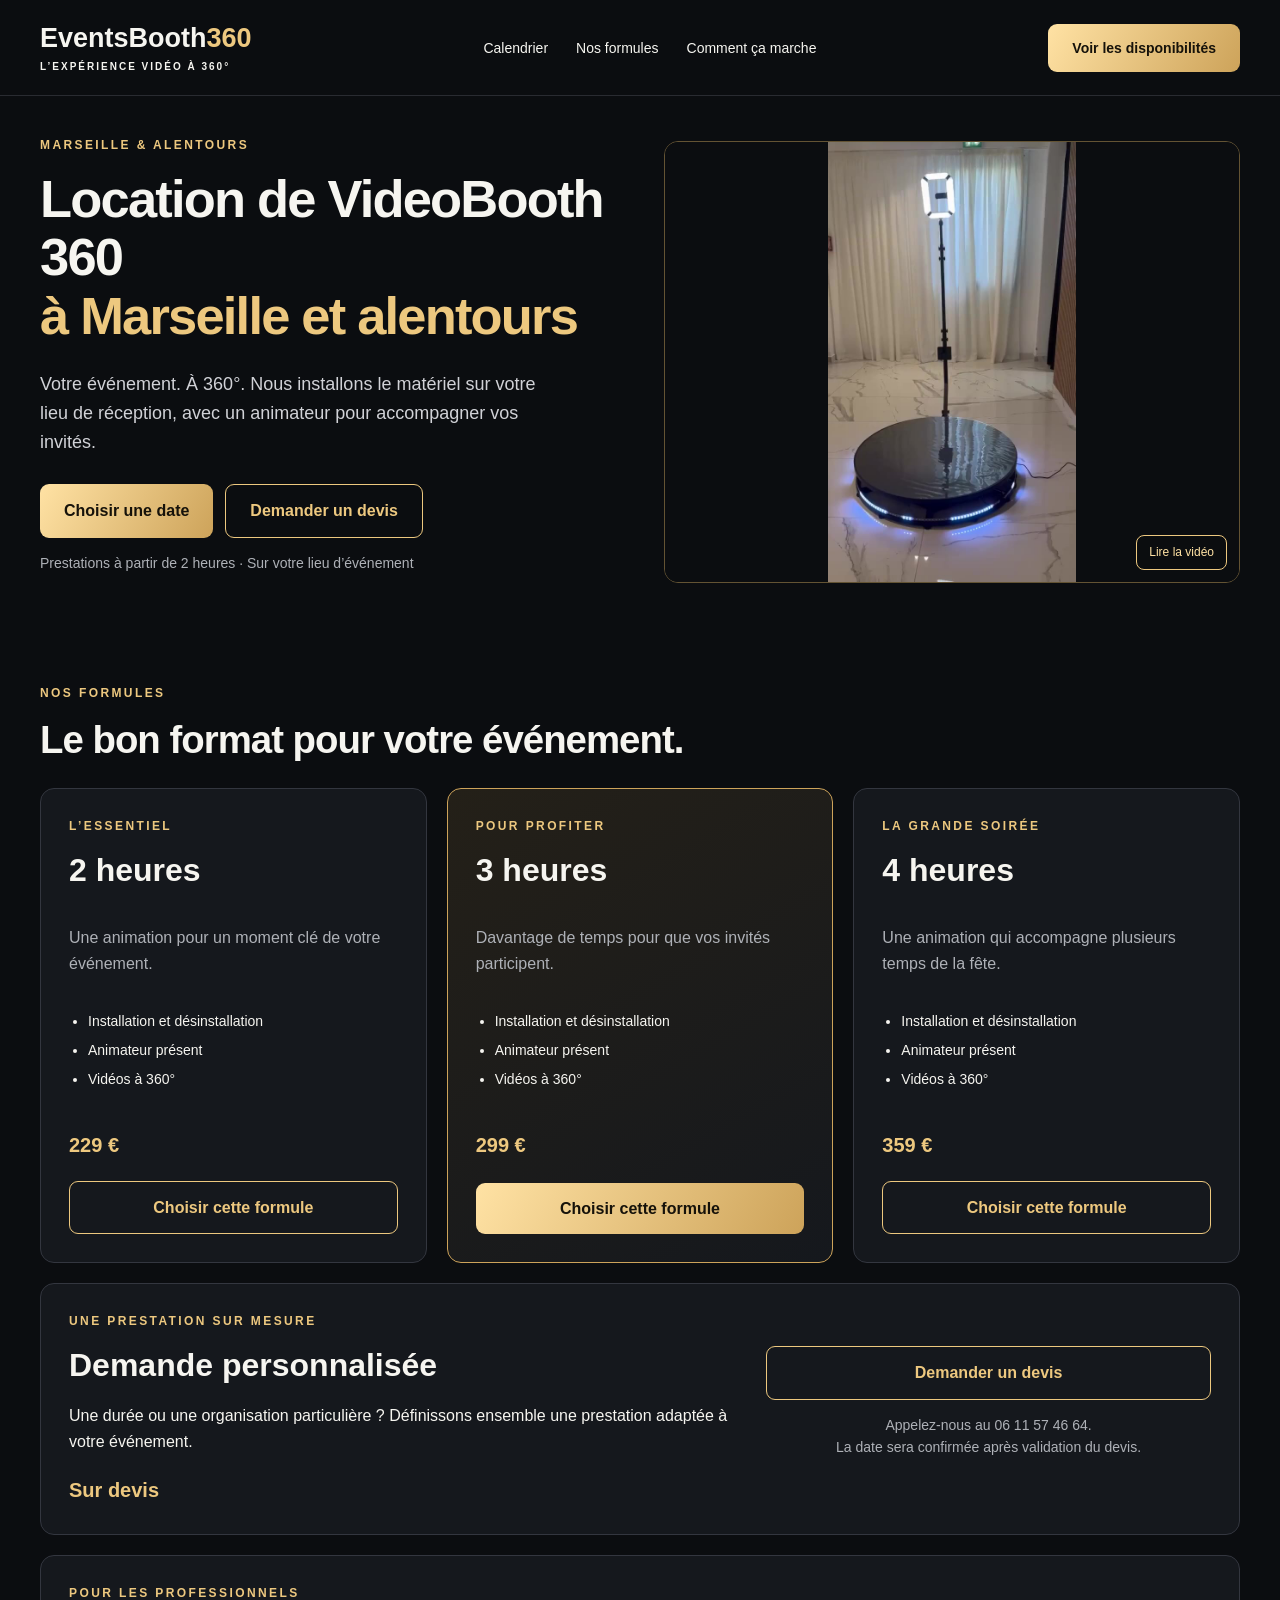
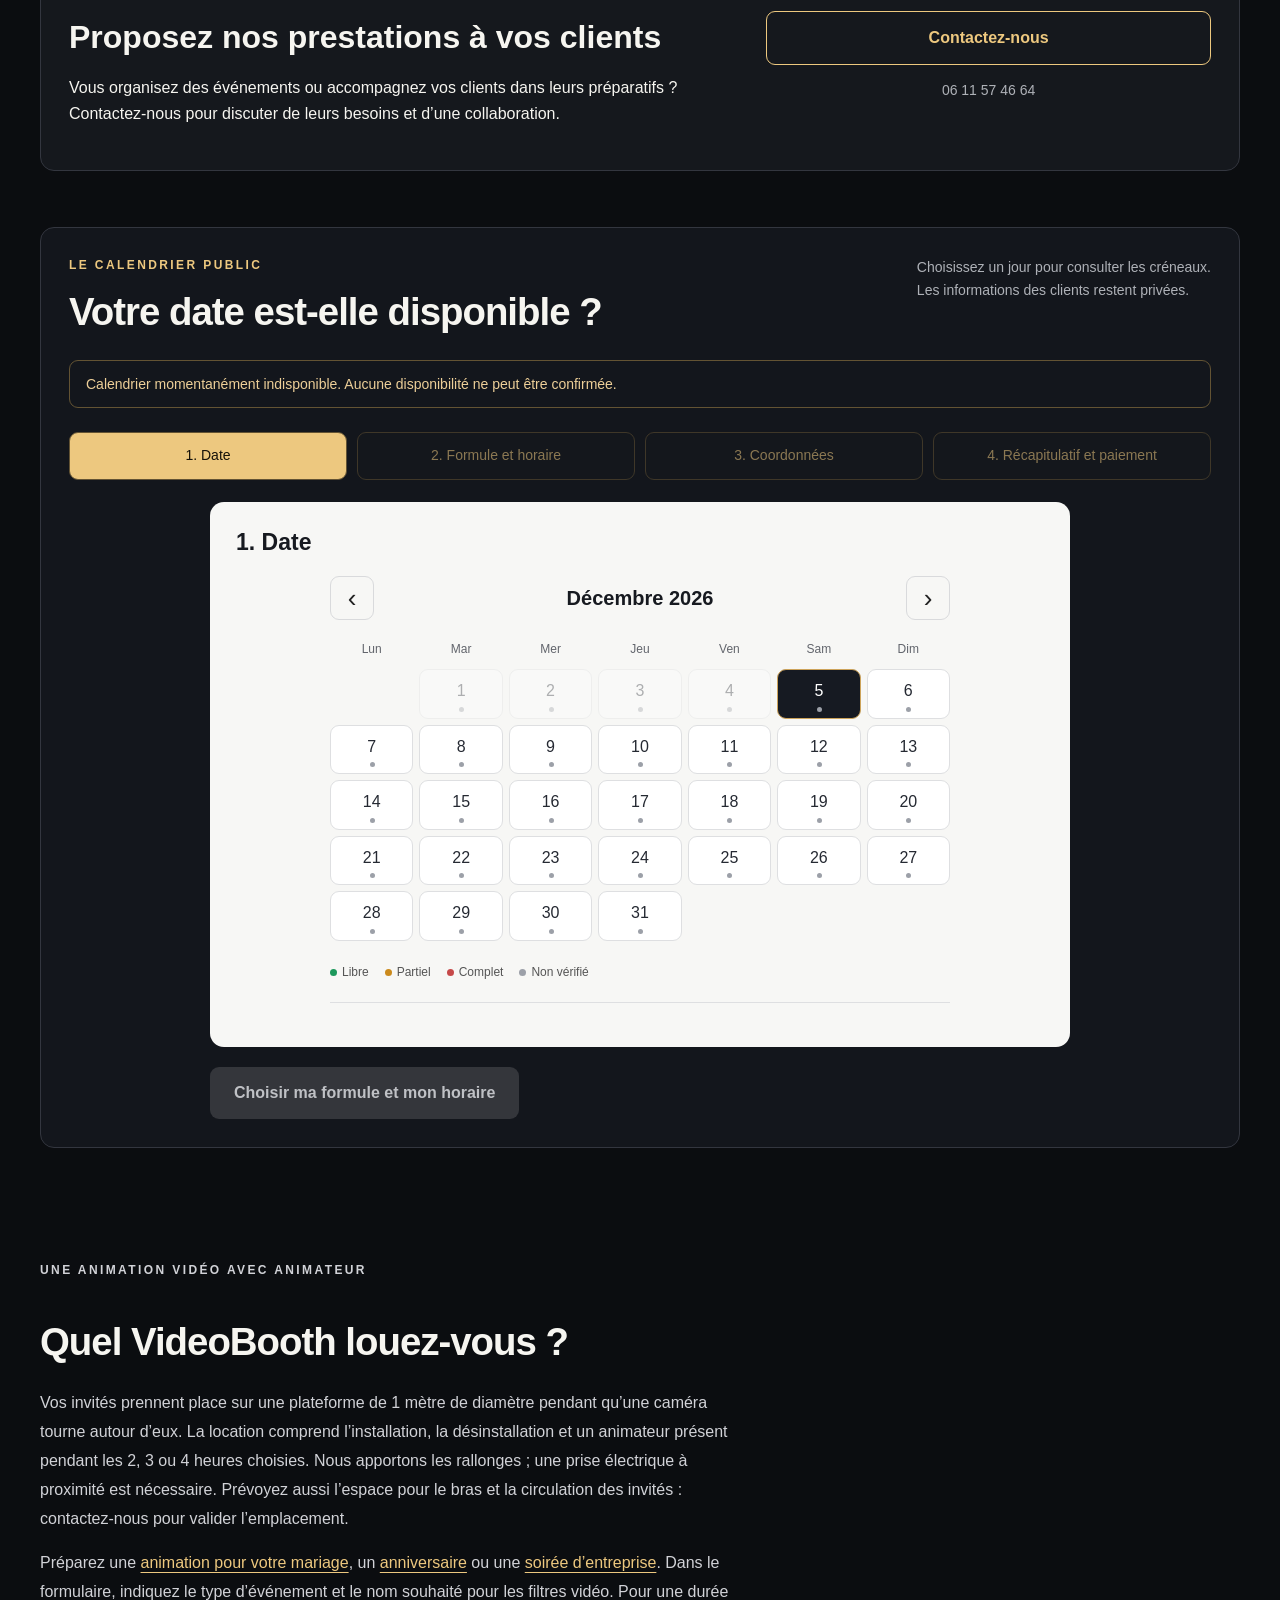
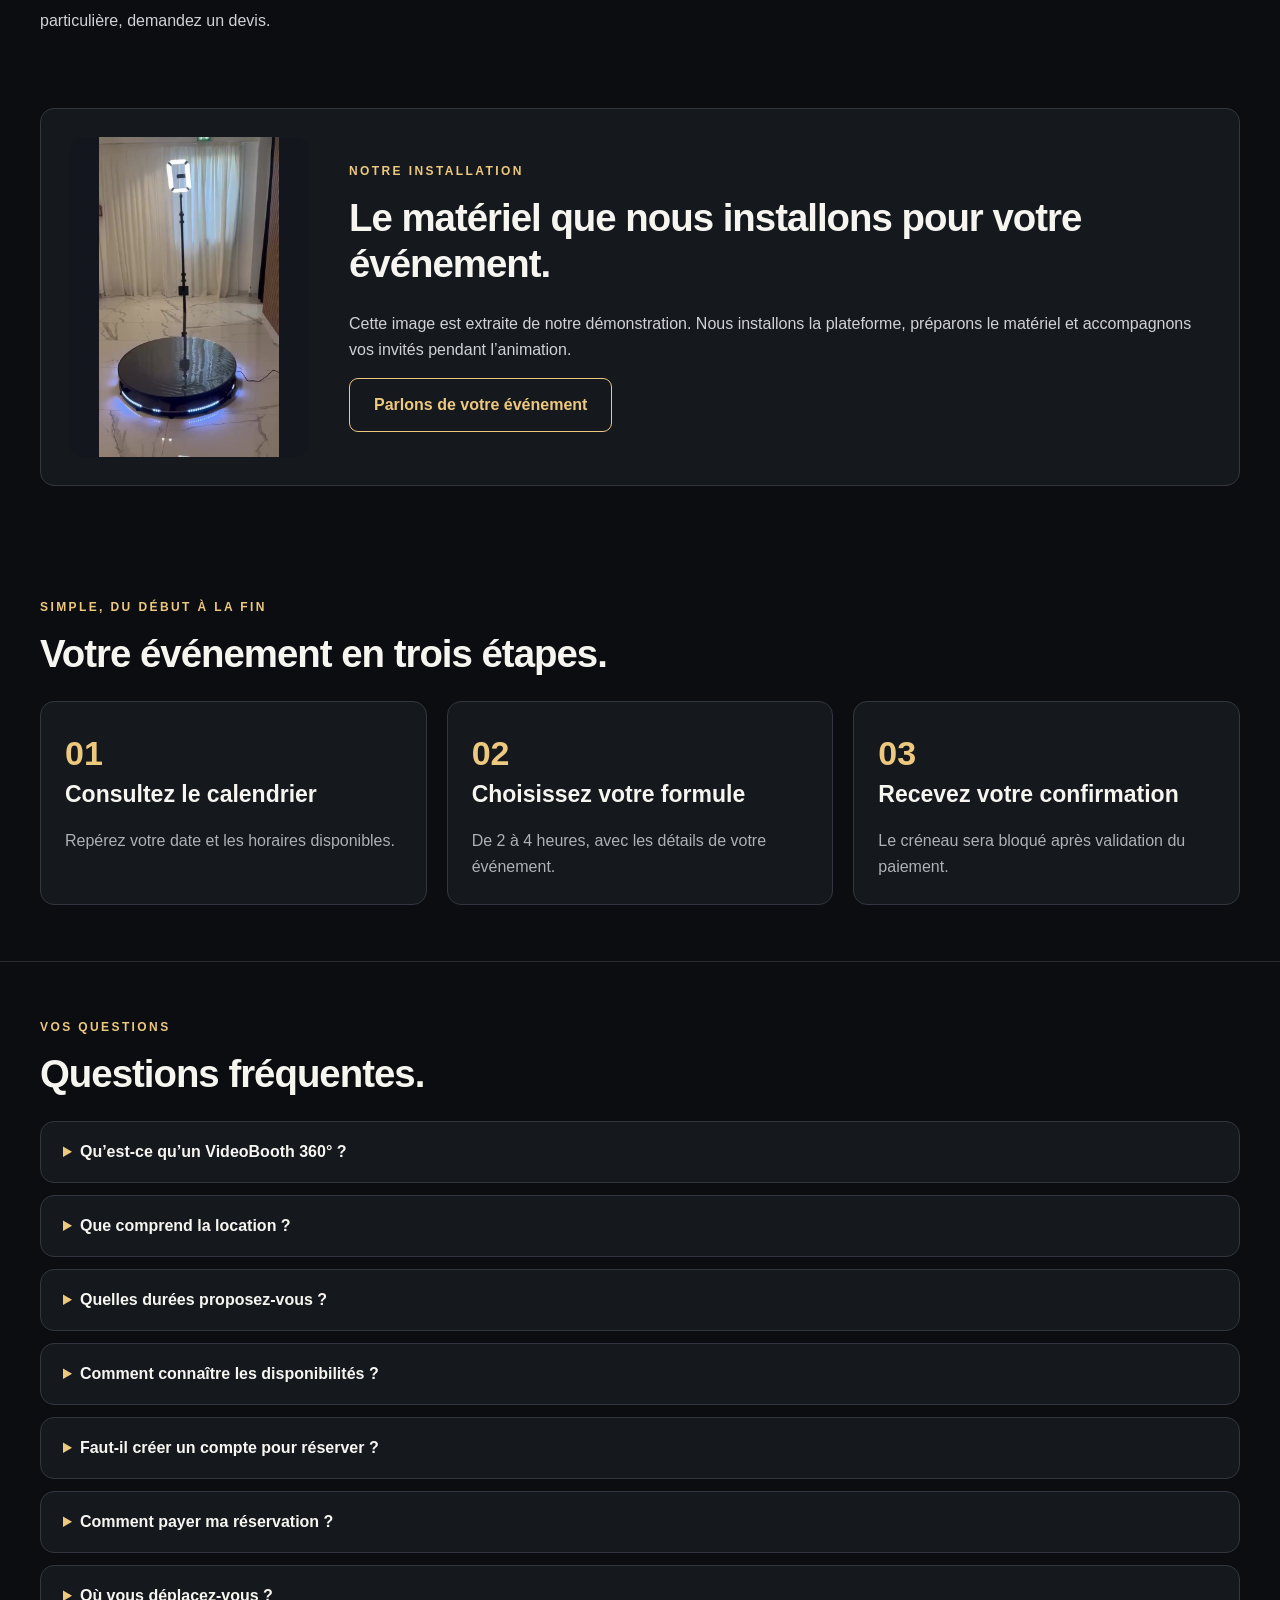
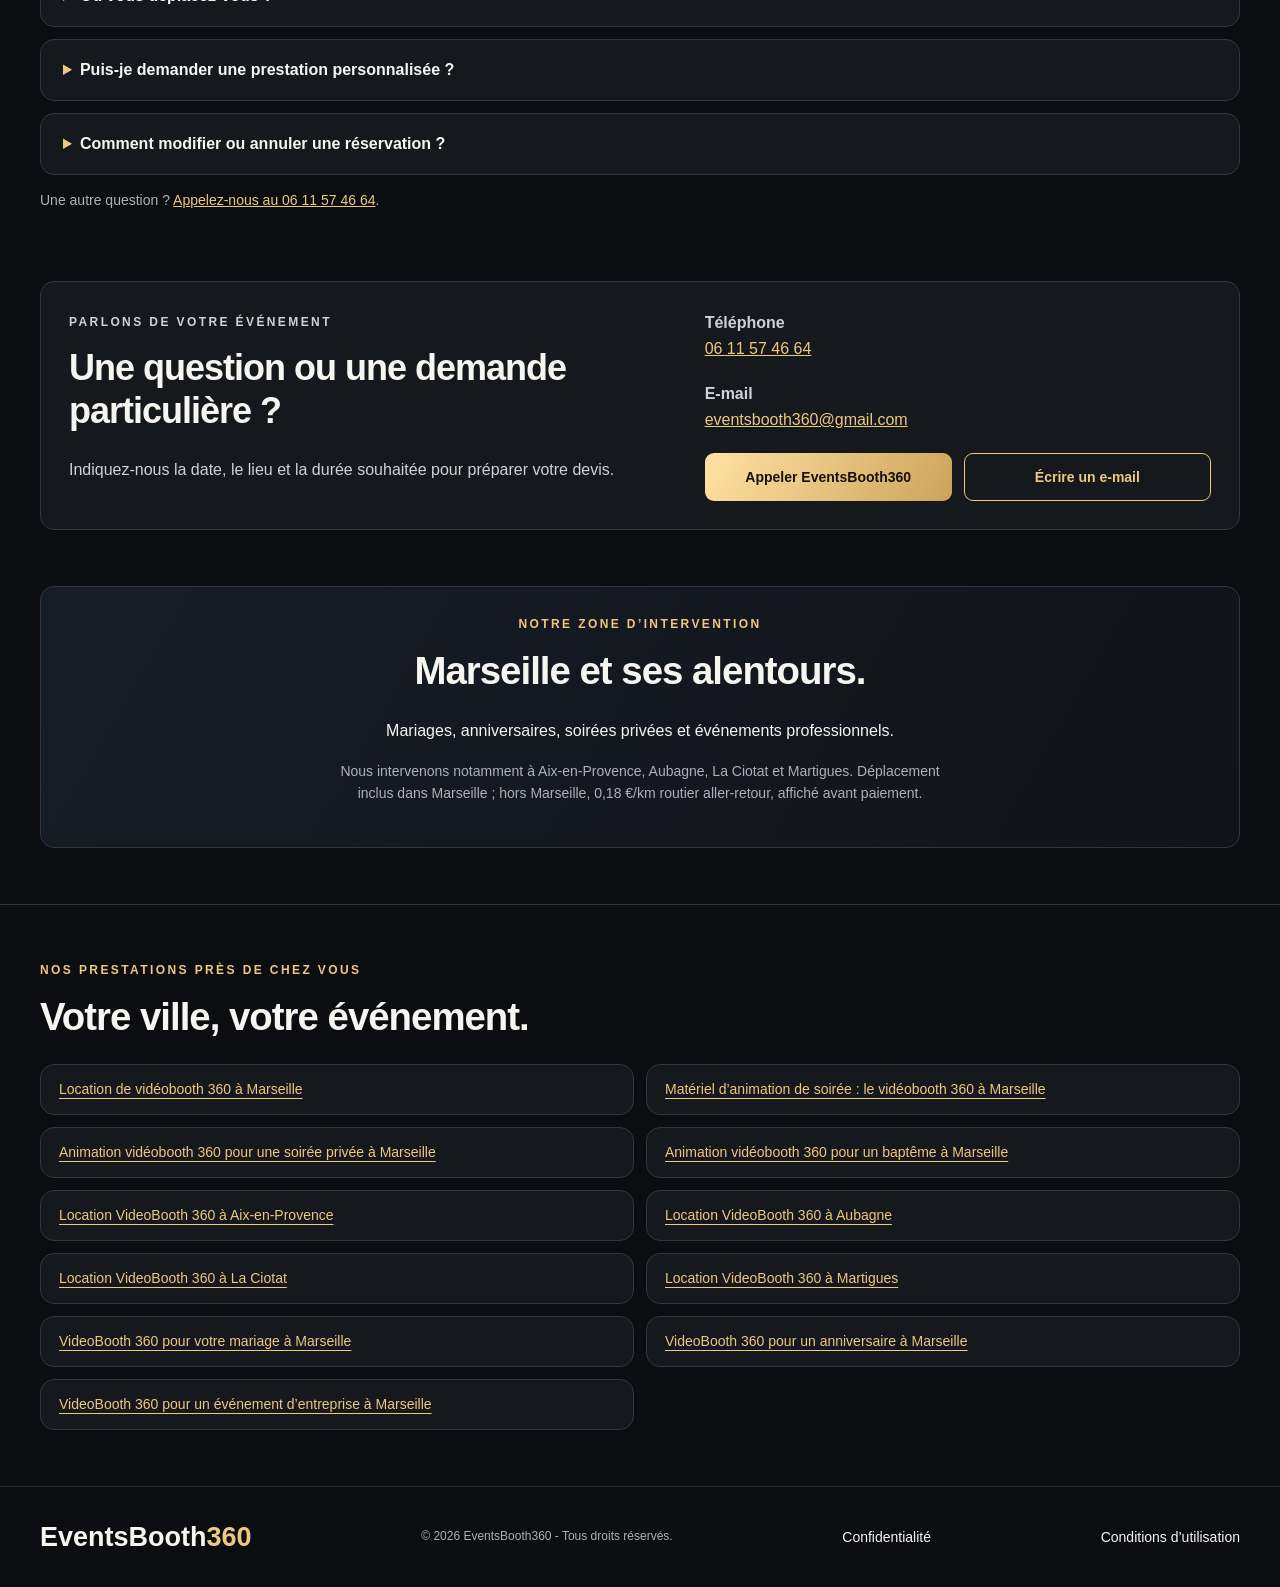
==== commit 70065c8a: "Use simple hyphens throughout customer-facing text" ====
--- a/site/public/index.html
+++ b/site/public/index.html
@@ -3,9 +3,9 @@
 <header><a class="brand" href="#">EventsBooth<span>360</span><small>L’EXPÉRIENCE VIDÉO À 360°</small></a><nav aria-label="Navigation principale"><a href="#disponibilites">Calendrier</a><a href="#formules">Nos formules</a><a href="#fonctionnement">Comment ça marche</a></nav><a class="button small" href="#disponibilites">Voir les disponibilités</a></header>
 <main><section class="hero"><div class="intro"><p class="eyebrow">MARSEILLE & ALENTOURS</p><h1>Location de VideoBooth 360<br><span>à Marseille et alentours</span></h1><p class="lead">Votre événement. À 360°. Nous installons le matériel sur votre lieu de réception, avec un animateur pour accompagner vos invités.</p><div class="hero-actions"><a href="#disponibilites" class="button">Choisir une date</a><a href="#contact" class="button outline">Demander un devis</a></div><p class="subtle">Prestations à partir de 2 heures · Sur votre lieu d’événement</p></div><div class="photo demo-video"><video id="hero-demo" autoplay muted loop playsinline preload="metadata" poster="videobooth360-demo.jpg" width="576" height="1024" aria-label="Notre VideoBooth 360 en mouvement, sans son"><source src="videobooth360-demo.mp4?v=2" type="video/mp4">Votre navigateur ne peut pas lire cette vidéo.</video><button id="demo-toggle" type="button" aria-controls="hero-demo">Mettre en pause</button></div></section>
 <section id="formules"><p class="eyebrow">NOS FORMULES</p><h2>Le bon format pour votre événement.</h2><div class="packages"><article><p class="eyebrow">L’ESSENTIEL</p><h3>2 heures</h3><p>Une animation pour un moment clé de votre événement.</p><ul><li>Installation et désinstallation</li><li>Animateur présent</li><li>Vidéos à 360°</li></ul><p class="price">229 €</p><button data-duration="2" class="button outline">Choisir cette formule</button></article><article class="featured"><p class="eyebrow">POUR PROFITER</p><h3>3 heures</h3><p>Davantage de temps pour que vos invités participent.</p><ul><li>Installation et désinstallation</li><li>Animateur présent</li><li>Vidéos à 360°</li></ul><p class="price">299 €</p><button data-duration="3" class="button">Choisir cette formule</button></article><article><p class="eyebrow">LA GRANDE SOIRÉE</p><h3>4 heures</h3><p>Une animation qui accompagne plusieurs temps de la fête.</p><ul><li>Installation et désinstallation</li><li>Animateur présent</li><li>Vidéos à 360°</li></ul><p class="price">359 €</p><button data-duration="4" class="button outline">Choisir cette formule</button></article><article class="full-day"><div><p class="eyebrow">UNE PRESTATION SUR MESURE</p><h3>Demande personnalisée</h3><p>Une durée ou une organisation particulière ? Définissons ensemble une prestation adaptée à votre événement.</p><p class="price">Sur devis</p></div><div><a href="#contact" class="button outline">Demander un devis</a><p class="subtle">Appelez-nous au 06 11 57 46 64.<br>La date sera confirmée après validation du devis.</p></div></article><article class="full-day partnership"><div><p class="eyebrow">POUR LES PROFESSIONNELS</p><h3>Proposez nos prestations à vos clients</h3><p>Vous organisez des événements ou accompagnez vos clients dans leurs préparatifs ? Contactez-nous pour discuter de leurs besoins et d’une collaboration.</p></div><div><a href="tel:+33611574664" class="button outline">Contactez-nous</a><p class="subtle">06 11 57 46 64</p></div></article></div></section>
-<section id="disponibilites" class="availability"><div class="section-title"><div><p class="eyebrow">LE CALENDRIER PUBLIC</p><h2>Votre date est-elle disponible ?</h2></div><p>Choisissez un jour pour consulter les créneaux.<br>Les informations des clients restent privées.</p></div><div class="notice" role="status">Version de préparation : le planning réel n’est pas encore connecté. Aucune disponibilité ni réservation n’est confirmée ici.</div><div class="booking-grid"><div class="booking-left"><div class="calendar"><div class="monthbar"><button id="previous" aria-label="Mois précédent">‹</button><h3 id="month"></h3><button id="next" aria-label="Mois suivant">›</button></div><div class="weekdays" aria-hidden="true"><span>Lun</span><span>Mar</span><span>Mer</span><span>Jeu</span><span>Ven</span><span>Sam</span><span>Dim</span></div><div id="days" class="days" aria-label="Choisir une date"></div><div class="legend"><span><i class="free"></i>Libre</span><span><i class="partial"></i>Partiel</span><span><i class="full"></i>Complet</span><span><i></i>Non vérifié</span></div><div id="occupied" aria-live="polite"></div></div><div class="selection"><p class="eyebrow">VOTRE PRESTATION</p><h3 id="chosen">Sélectionnez une date</h3><label for="duration">Durée de l’animation</label><select id="duration"><option value="2">2 heures — 229 €</option><option value="3">3 heures — 299 €</option><option value="4">4 heures — 359 €</option></select><div id="slots" class="slots"><p>Les horaires s’afficheront après sélection d’une date.</p></div><p class="subtle">Minimum 2 heures avec déplacement. Le planning garde 2 heures entre deux prestations pour le démontage, le déplacement et l’installation. Cette marge ne réduit pas votre durée d’animation. Départs possibles jusqu’à 23 h ; les prestations tardives peuvent se terminer le lendemain.</p></div></div><div class="selection customer-panel"><p class="eyebrow">VOTRE RÉSERVATION</p><h3>Vos renseignements</h3><div class="customer-details"><label for="event-type">Type d’événement</label><select id="event-type" required><option value="">Choisissez votre événement</option><option>Mariage</option><option>Baptême</option><option>Anniversaire</option><option>Soirée privée</option><option>Événement professionnel</option><option>Autre</option></select><label for="video-name">Nom ou prénom à afficher sur les filtres vidéo (facultatif)</label><input id="video-name" placeholder="Ex. : Emma et Lucas, les 30 ans de Julie…" maxlength="120"><p class="subtle">Indiquez l’orthographe souhaitée pour personnaliser vos vidéos.</p><label for="customer-last-name">Nom</label><input id="customer-last-name" autocomplete="family-name" maxlength="80" required><label for="customer-first-name">Prénom</label><input id="customer-first-name" autocomplete="given-name" maxlength="80" required><label for="customer-email">E-mail — réception du récapitulatif PDF</label><input id="customer-email" type="email" autocomplete="email" maxlength="254" placeholder="exemple@mail.fr" required><label for="customer-phone">Numéro de téléphone</label><input id="customer-phone" type="tel" autocomplete="tel" placeholder="06 12 34 56 78" maxlength="30" required><label for="event-address">Adresse de livraison / de l’événement</label><input id="event-address" autocomplete="street-address" placeholder="Numéro et nom de rue" minlength="3" maxlength="350" required><label for="event-city">Ville</label><input id="event-city" autocomplete="address-level2" maxlength="100" required><label for="event-postcode">Code postal</label><input id="event-postcode" autocomplete="postal-code" inputmode="numeric" pattern="[0-9]{5}" maxlength="5" placeholder="13500" required><p class="subtle">Ces coordonnées servent à préparer votre prestation et restent privées.</p></div><div class="payment-summary"><button id="travel-calculate" type="button">Calculer les frais de déplacement</button><p id="travel-message" role="status">Marseille : déplacement inclus. Hors Marseille : 0,18 €/km routier aller-retour.</p><label><input id="travel-confirm" type="checkbox"> Je confirme l’adresse reconnue et les frais affichés.</label><label for="payment-mode">Votre choix de paiement</label><select id="payment-mode"><option value="deposit">Acompte de 30 %</option><option value="full">Paiement total</option></select><dl aria-live="polite"><div><dt>Prix de la formule</dt><dd id="package-total">229,00 €</dd></div><div><dt>Déplacement</dt><dd id="travel-fee">À calculer</dd></div><div><dt>Total avec déplacement</dt><dd id="travel-total">À calculer</dd></div><div><dt>À payer à la réservation</dt><dd id="pay-now">68,70 €</dd></div><div><dt>Solde restant</dt><dd id="pay-balance">160,30 €</dd></div></dl><p class="subtle">Déplacement inclus dans Marseille. Hors Marseille : 0,18 €/km aller-retour, calculé avant paiement.</p></div><p id="checkout-message" class="subtle" aria-live="polite">Chargement du paiement sécurisé…</p><button class="button" disabled id="continue">Continuer vers le paiement</button></div></div></section>
+<section id="disponibilites" class="availability"><div class="section-title"><div><p class="eyebrow">LE CALENDRIER PUBLIC</p><h2>Votre date est-elle disponible ?</h2></div><p>Choisissez un jour pour consulter les créneaux.<br>Les informations des clients restent privées.</p></div><div class="notice" role="status">Version de préparation : le planning réel n’est pas encore connecté. Aucune disponibilité ni réservation n’est confirmée ici.</div><div class="booking-grid"><div class="booking-left"><div class="calendar"><div class="monthbar"><button id="previous" aria-label="Mois précédent">‹</button><h3 id="month"></h3><button id="next" aria-label="Mois suivant">›</button></div><div class="weekdays" aria-hidden="true"><span>Lun</span><span>Mar</span><span>Mer</span><span>Jeu</span><span>Ven</span><span>Sam</span><span>Dim</span></div><div id="days" class="days" aria-label="Choisir une date"></div><div class="legend"><span><i class="free"></i>Libre</span><span><i class="partial"></i>Partiel</span><span><i class="full"></i>Complet</span><span><i></i>Non vérifié</span></div><div id="occupied" aria-live="polite"></div></div><div class="selection"><p class="eyebrow">VOTRE PRESTATION</p><h3 id="chosen">Sélectionnez une date</h3><label for="duration">Durée de l’animation</label><select id="duration"><option value="2">2 heures - 229 €</option><option value="3">3 heures - 299 €</option><option value="4">4 heures - 359 €</option></select><div id="slots" class="slots"><p>Les horaires s’afficheront après sélection d’une date.</p></div><p class="subtle">Minimum 2 heures avec déplacement. Le planning garde 2 heures entre deux prestations pour le démontage, le déplacement et l’installation. Cette marge ne réduit pas votre durée d’animation. Départs possibles jusqu’à 23 h ; les prestations tardives peuvent se terminer le lendemain.</p></div></div><div class="selection customer-panel"><p class="eyebrow">VOTRE RÉSERVATION</p><h3>Vos renseignements</h3><div class="customer-details"><label for="event-type">Type d’événement</label><select id="event-type" required><option value="">Choisissez votre événement</option><option>Mariage</option><option>Baptême</option><option>Anniversaire</option><option>Soirée privée</option><option>Événement professionnel</option><option>Autre</option></select><label for="video-name">Nom ou prénom à afficher sur les filtres vidéo (facultatif)</label><input id="video-name" placeholder="Ex. : Emma et Lucas, les 30 ans de Julie…" maxlength="120"><p class="subtle">Indiquez l’orthographe souhaitée pour personnaliser vos vidéos.</p><label for="customer-last-name">Nom</label><input id="customer-last-name" autocomplete="family-name" maxlength="80" required><label for="customer-first-name">Prénom</label><input id="customer-first-name" autocomplete="given-name" maxlength="80" required><label for="customer-email">E-mail - réception du récapitulatif PDF</label><input id="customer-email" type="email" autocomplete="email" maxlength="254" placeholder="exemple@mail.fr" required><label for="customer-phone">Numéro de téléphone</label><input id="customer-phone" type="tel" autocomplete="tel" placeholder="06 12 34 56 78" maxlength="30" required><label for="event-address">Adresse de livraison / de l’événement</label><input id="event-address" autocomplete="street-address" placeholder="Numéro et nom de rue" minlength="3" maxlength="350" required><label for="event-city">Ville</label><input id="event-city" autocomplete="address-level2" maxlength="100" required><label for="event-postcode">Code postal</label><input id="event-postcode" autocomplete="postal-code" inputmode="numeric" pattern="[0-9]{5}" maxlength="5" placeholder="13500" required><p class="subtle">Ces coordonnées servent à préparer votre prestation et restent privées.</p></div><div class="payment-summary"><button id="travel-calculate" type="button">Calculer les frais de déplacement</button><p id="travel-message" role="status">Marseille : déplacement inclus. Hors Marseille : 0,18 €/km routier aller-retour.</p><label><input id="travel-confirm" type="checkbox"> Je confirme l’adresse reconnue et les frais affichés.</label><label for="payment-mode">Votre choix de paiement</label><select id="payment-mode"><option value="deposit">Acompte de 30 %</option><option value="full">Paiement total</option></select><dl aria-live="polite"><div><dt>Prix de la formule</dt><dd id="package-total">229,00 €</dd></div><div><dt>Déplacement</dt><dd id="travel-fee">À calculer</dd></div><div><dt>Total avec déplacement</dt><dd id="travel-total">À calculer</dd></div><div><dt>À payer à la réservation</dt><dd id="pay-now">68,70 €</dd></div><div><dt>Solde restant</dt><dd id="pay-balance">160,30 €</dd></div></dl><p class="subtle">Déplacement inclus dans Marseille. Hors Marseille : 0,18 €/km aller-retour, calculé avant paiement.</p></div><p id="checkout-message" class="subtle" aria-live="polite">Chargement du paiement sécurisé…</p><button class="button" disabled id="continue">Continuer vers le paiement</button></div></div></section>
 <section class="seo-content"><p class="eyebrow">UNE ANIMATION VIDÉO AVEC ANIMATEUR</p><h2>Quel VideoBooth louez-vous ?</h2><p>Vos invités prennent place sur une plateforme de 1 mètre de diamètre pendant qu’une caméra tourne autour d’eux. La location comprend l’installation, la désinstallation et un animateur présent pendant les 2, 3 ou 4 heures choisies. Nous apportons les rallonges ; une prise électrique à proximité est nécessaire. Prévoyez aussi l’espace pour le bras et la circulation des invités : contactez-nous pour valider l’emplacement.</p><p>Préparez une <a href="/videobooth-360-mariage-marseille">animation pour votre mariage</a>, un <a href="/videobooth-360-anniversaire-marseille">anniversaire</a> ou une <a href="/videobooth-360-evenement-entreprise-marseille">soirée d’entreprise</a>. Dans le formulaire, indiquez le type d’événement et le nom souhaité pour les filtres vidéo. Pour une durée particulière, demandez un devis.</p></section><section class="real-installation"><img src="videobooth360-demo.jpg" alt="Notre plateforme VideoBooth 360 éclairée, avec son bras et son éclairage" width="576" height="1024" loading="lazy"><div><p class="eyebrow">NOTRE INSTALLATION</p><h2>Le matériel que nous installons pour votre événement.</h2><p>Cette image est extraite de notre démonstration. Nous installons la plateforme, préparons le matériel et accompagnons vos invités pendant l’animation.</p><a class="button outline" href="#contact">Parlons de votre événement</a></div></section><section id="fonctionnement"><p class="eyebrow">SIMPLE, DU DÉBUT À LA FIN</p><h2>Votre événement en trois étapes.</h2><div class="steps"><article><b>01</b><h3>Consultez le calendrier</h3><p>Repérez votre date et les horaires disponibles.</p></article><article><b>02</b><h3>Choisissez votre formule</h3><p>De 2 à 4 heures, avec les détails de votre événement.</p></article><article><b>03</b><h3>Recevez votre confirmation</h3><p>Le créneau sera bloqué après validation du paiement.</p></article></div></section><section id="faq" class="faq"><p class="eyebrow">VOS QUESTIONS</p><h2>Questions fréquentes.</h2><div class="faq-list"><details><summary>Qu’est-ce qu’un VideoBooth 360° ?</summary><p>Une plateforme sur laquelle vos invités prennent place pendant qu’une caméra tourne autour d’eux pour réaliser une vidéo à 360°. Une animation pour les mariages, anniversaires, soirées privées et événements professionnels.</p></details><details><summary>Que comprend la location ?</summary><p>Nos formules comprennent l’installation et la désinstallation du matériel, la présence d’un animateur et la réalisation de vidéos à 360° pendant la durée choisie.</p></details><details><summary>Quelles durées proposez-vous ?</summary><p>Les formules sont de 2 heures à 229 €, 3 heures à 299 € et 4 heures à 359 €. Les prestations avec déplacement commencent à 2 heures. Une journée complète est possible sur devis.</p></details><details><summary>Comment connaître les disponibilités ?</summary><p>Choisissez une date et une durée dans le calendrier pour voir les horaires disponibles. Les créneaux occupés sont indiqués sans afficher les informations des clients. La disponibilité est vérifiée à nouveau avant le paiement.</p></details><details><summary>Faut-il créer un compte pour réserver ?</summary><p>Non. Choisissez votre date, votre horaire et votre formule, puis renseignez vos nom, prénom, téléphone et adresse complète de l’événement avant de continuer vers le paiement.</p></details><details><summary>Comment payer ma réservation ?</summary><p>Vous pouvez payer un acompte de 30 % ou le montant total de la formule en ligne via Stripe. Avec un acompte, le solde restant est affiché avant le paiement. La réservation est confirmée après validation du paiement.</p></details><details><summary>Où vous déplacez-vous ?</summary><p>Nous intervenons à Marseille et dans ses alentours, notamment à Aix-en-Provence, Aubagne, La Ciotat et Martigues. Nous nous déplaçons sur le lieu de votre événement. Le déplacement est inclus dans Marseille. Hors Marseille, les frais sont calculés à 0,18 €/km routier aller-retour et affichés avant paiement.</p></details><details><summary>Puis-je demander une prestation personnalisée ?</summary><p>Oui, sur devis. Appelez-nous au 06 11 57 46 64 pour préciser la date, les horaires, le lieu et vos besoins. La date sera confirmée après validation du devis.</p></details><details><summary>Comment modifier ou annuler une réservation ?</summary><p>Contactez-nous au 06 11 57 46 64 avec votre référence de réservation. Nous vérifierons votre demande et les disponibilités. En cas d’annulation de votre part à 5 jours ou moins de l’événement, l’acompte de 30 % n’est pas remboursé.</p></details></div><p class="subtle">Une autre question ? <a href="tel:+33611574664">Appelez-nous au 06 11 57 46 64</a>.</p></section><section id="contact" class="contact-card"><div><p class="eyebrow">PARLONS DE VOTRE ÉVÉNEMENT</p><h2>Une question ou une demande particulière ?</h2><p>Indiquez-nous la date, le lieu et la durée souhaitée pour préparer votre devis.</p></div><div class="contact-options"><p><strong>Téléphone</strong><br><a href="tel:+33611574664">06 11 57 46 64</a></p><p><strong>E-mail</strong><br><a href="mailto:eventsbooth360@gmail.com">eventsbooth360@gmail.com</a></p><a class="button" href="tel:+33611574664">Appeler EventsBooth360</a><a class="button outline" href="mailto:eventsbooth360@gmail.com?subject=Demande%20de%20devis%20EventsBooth360">Écrire un e-mail</a></div></section><section class="area"><p class="eyebrow">NOTRE ZONE D’INTERVENTION</p><h2>Marseille et ses alentours.</h2><p>Mariages, anniversaires, soirées privées et événements professionnels.</p><p class="subtle">Nous intervenons notamment à Aix-en-Provence, Aubagne, La Ciotat et Martigues. Déplacement inclus dans Marseille ; hors Marseille, 0,18 €/km routier aller-retour, affiché avant paiement.</p></section><section class="seo-links"><p class="eyebrow">NOS PRESTATIONS PRÈS DE CHEZ VOUS</p><h2>Votre ville, votre événement.</h2><ul><li><a href="/location-videobooth-360-marseille">Location de vidéobooth 360 à Marseille</a></li>
 <li><a href="/materiel-animation-soiree-marseille">Matériel d’animation de soirée : le vidéobooth 360 à Marseille</a></li>
 <li><a href="/videobooth-360-soiree-privee-marseille">Animation vidéobooth 360 pour une soirée privée à Marseille</a></li>
 <li><a href="/videobooth-360-bapteme-marseille">Animation vidéobooth 360 pour un baptême à Marseille</a></li>
-<li><a href="/location-videobooth-360-aix-en-provence">Location VideoBooth 360 à Aix-en-Provence</a></li><li><a href="/location-videobooth-360-aubagne">Location VideoBooth 360 à Aubagne</a></li><li><a href="/location-videobooth-360-la-ciotat">Location VideoBooth 360 à La Ciotat</a></li><li><a href="/location-videobooth-360-martigues">Location VideoBooth 360 à Martigues</a></li><li><a href="/videobooth-360-mariage-marseille">VideoBooth 360 pour votre mariage à Marseille</a></li><li><a href="/videobooth-360-anniversaire-marseille">VideoBooth 360 pour un anniversaire à Marseille</a></li><li><a href="/videobooth-360-evenement-entreprise-marseille">VideoBooth 360 pour un événement d’entreprise à Marseille</a></li></ul></section></main><footer><a class="brand" href="#">EventsBooth<span>360</span></a><p>© 2026 EventsBooth360 — Tous droits réservés.</p><a href="/confidentialite">Confidentialité</a><a href="/conditions-utilisation">Conditions d’utilisation</a></footer><script src="app.js"></script><script src="booking-flow.js"></script></body></html>
+<li><a href="/location-videobooth-360-aix-en-provence">Location VideoBooth 360 à Aix-en-Provence</a></li><li><a href="/location-videobooth-360-aubagne">Location VideoBooth 360 à Aubagne</a></li><li><a href="/location-videobooth-360-la-ciotat">Location VideoBooth 360 à La Ciotat</a></li><li><a href="/location-videobooth-360-martigues">Location VideoBooth 360 à Martigues</a></li><li><a href="/videobooth-360-mariage-marseille">VideoBooth 360 pour votre mariage à Marseille</a></li><li><a href="/videobooth-360-anniversaire-marseille">VideoBooth 360 pour un anniversaire à Marseille</a></li><li><a href="/videobooth-360-evenement-entreprise-marseille">VideoBooth 360 pour un événement d’entreprise à Marseille</a></li></ul></section></main><footer><a class="brand" href="#">EventsBooth<span>360</span></a><p>© 2026 EventsBooth360 - Tous droits réservés.</p><a href="/confidentialite">Confidentialité</a><a href="/conditions-utilisation">Conditions d’utilisation</a></footer><script src="app.js"></script><script src="booking-flow.js"></script></body></html>
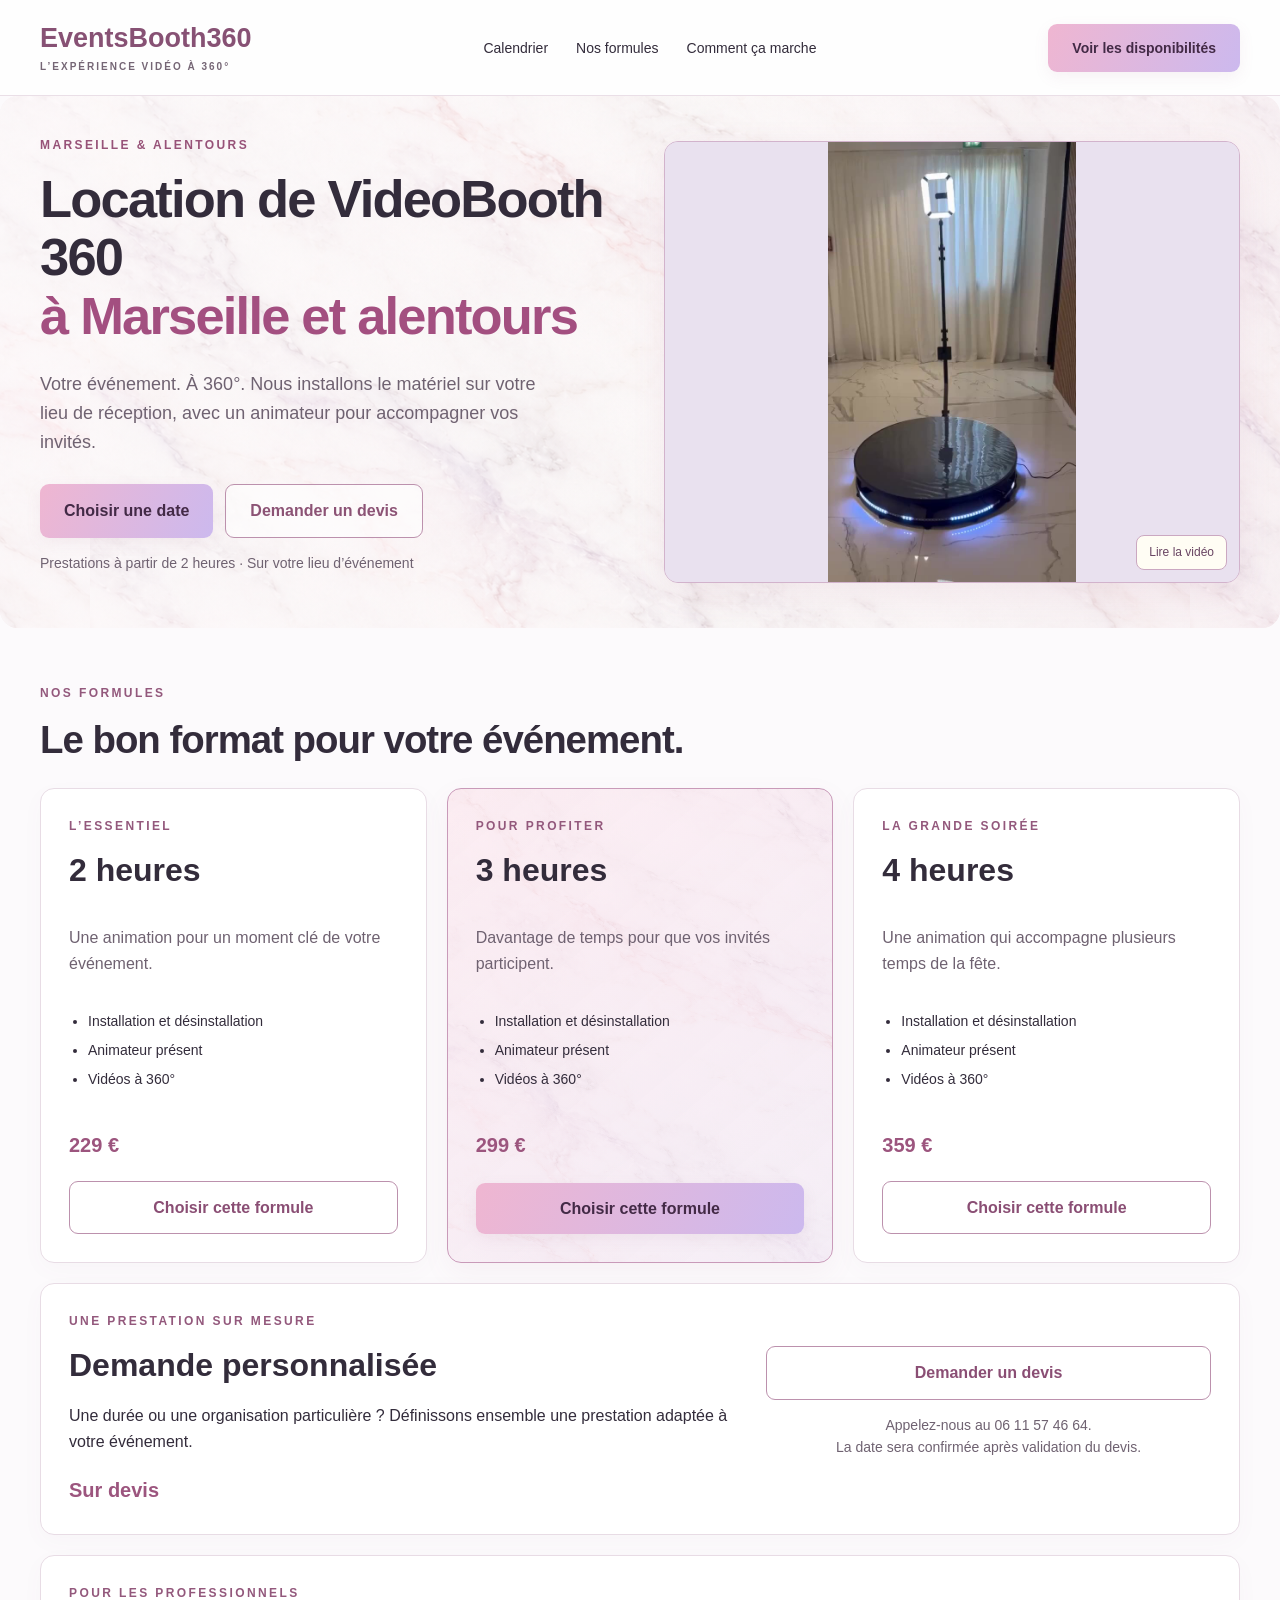
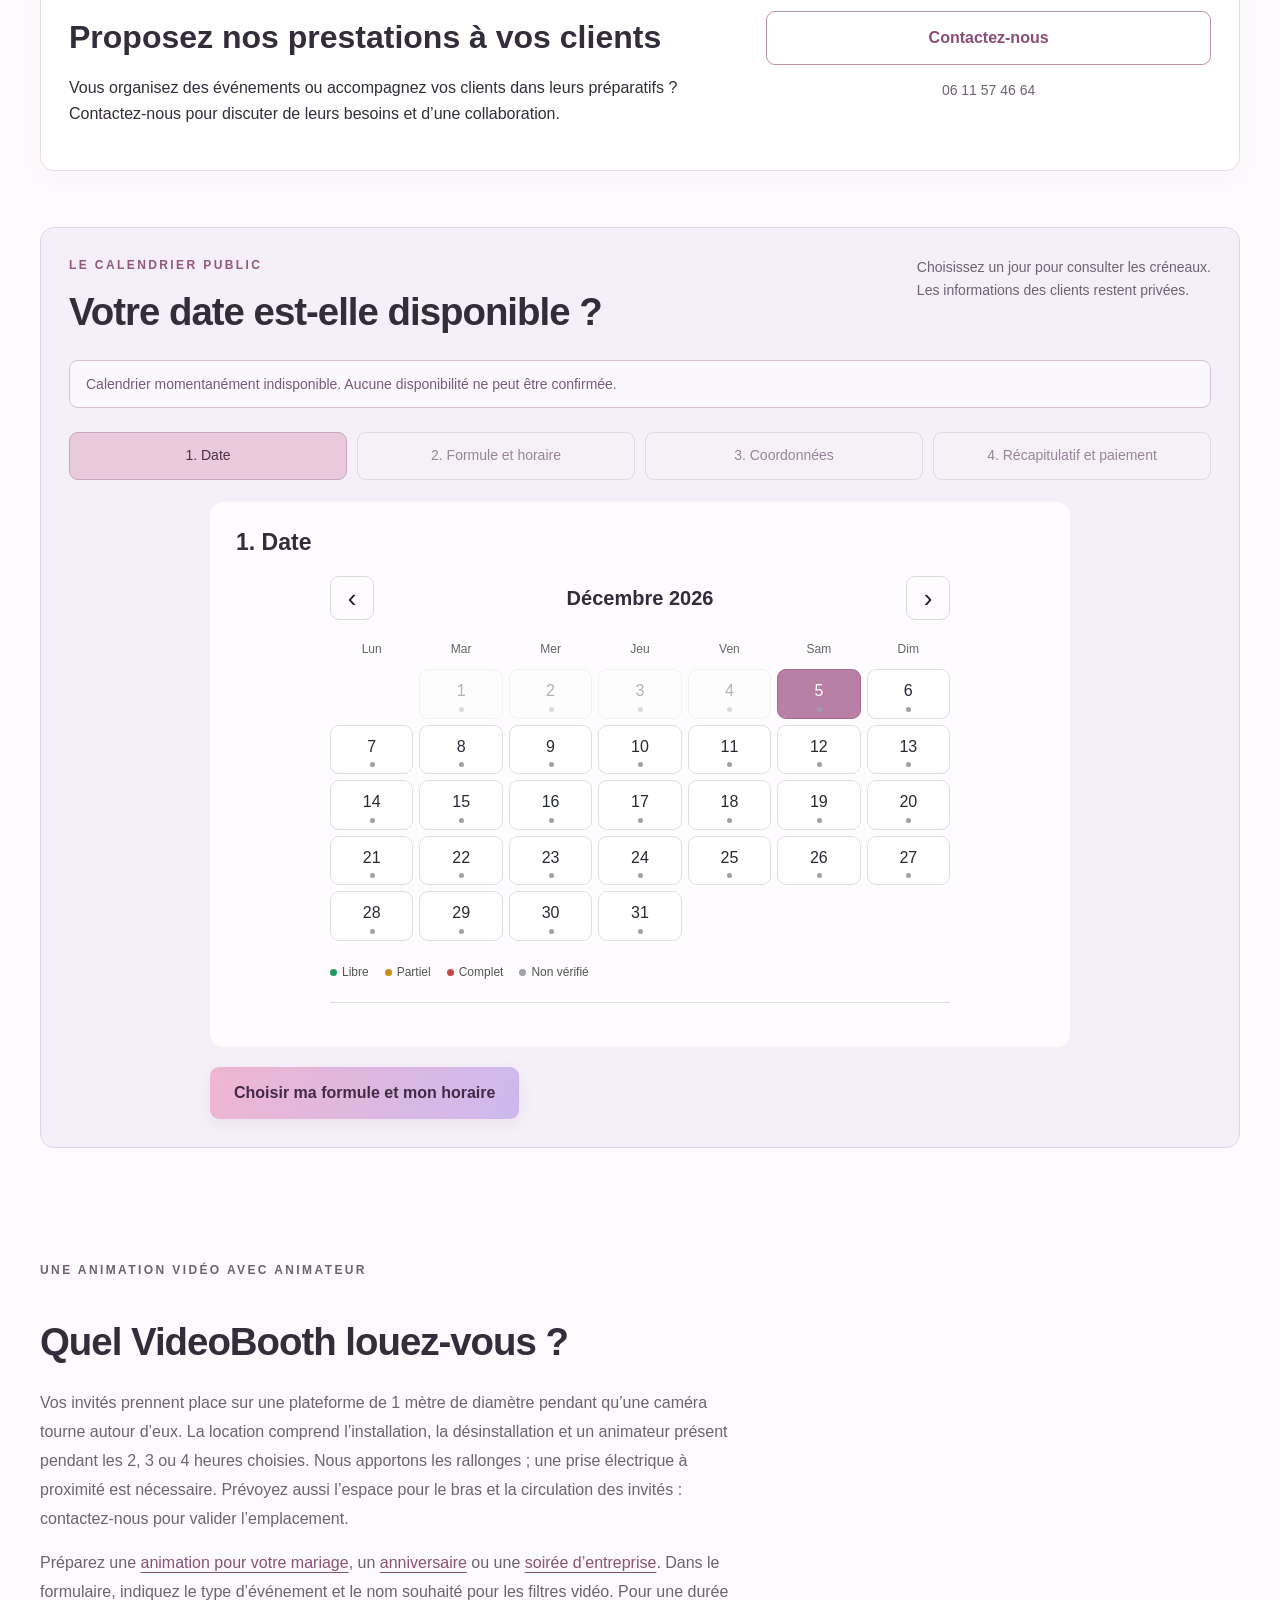
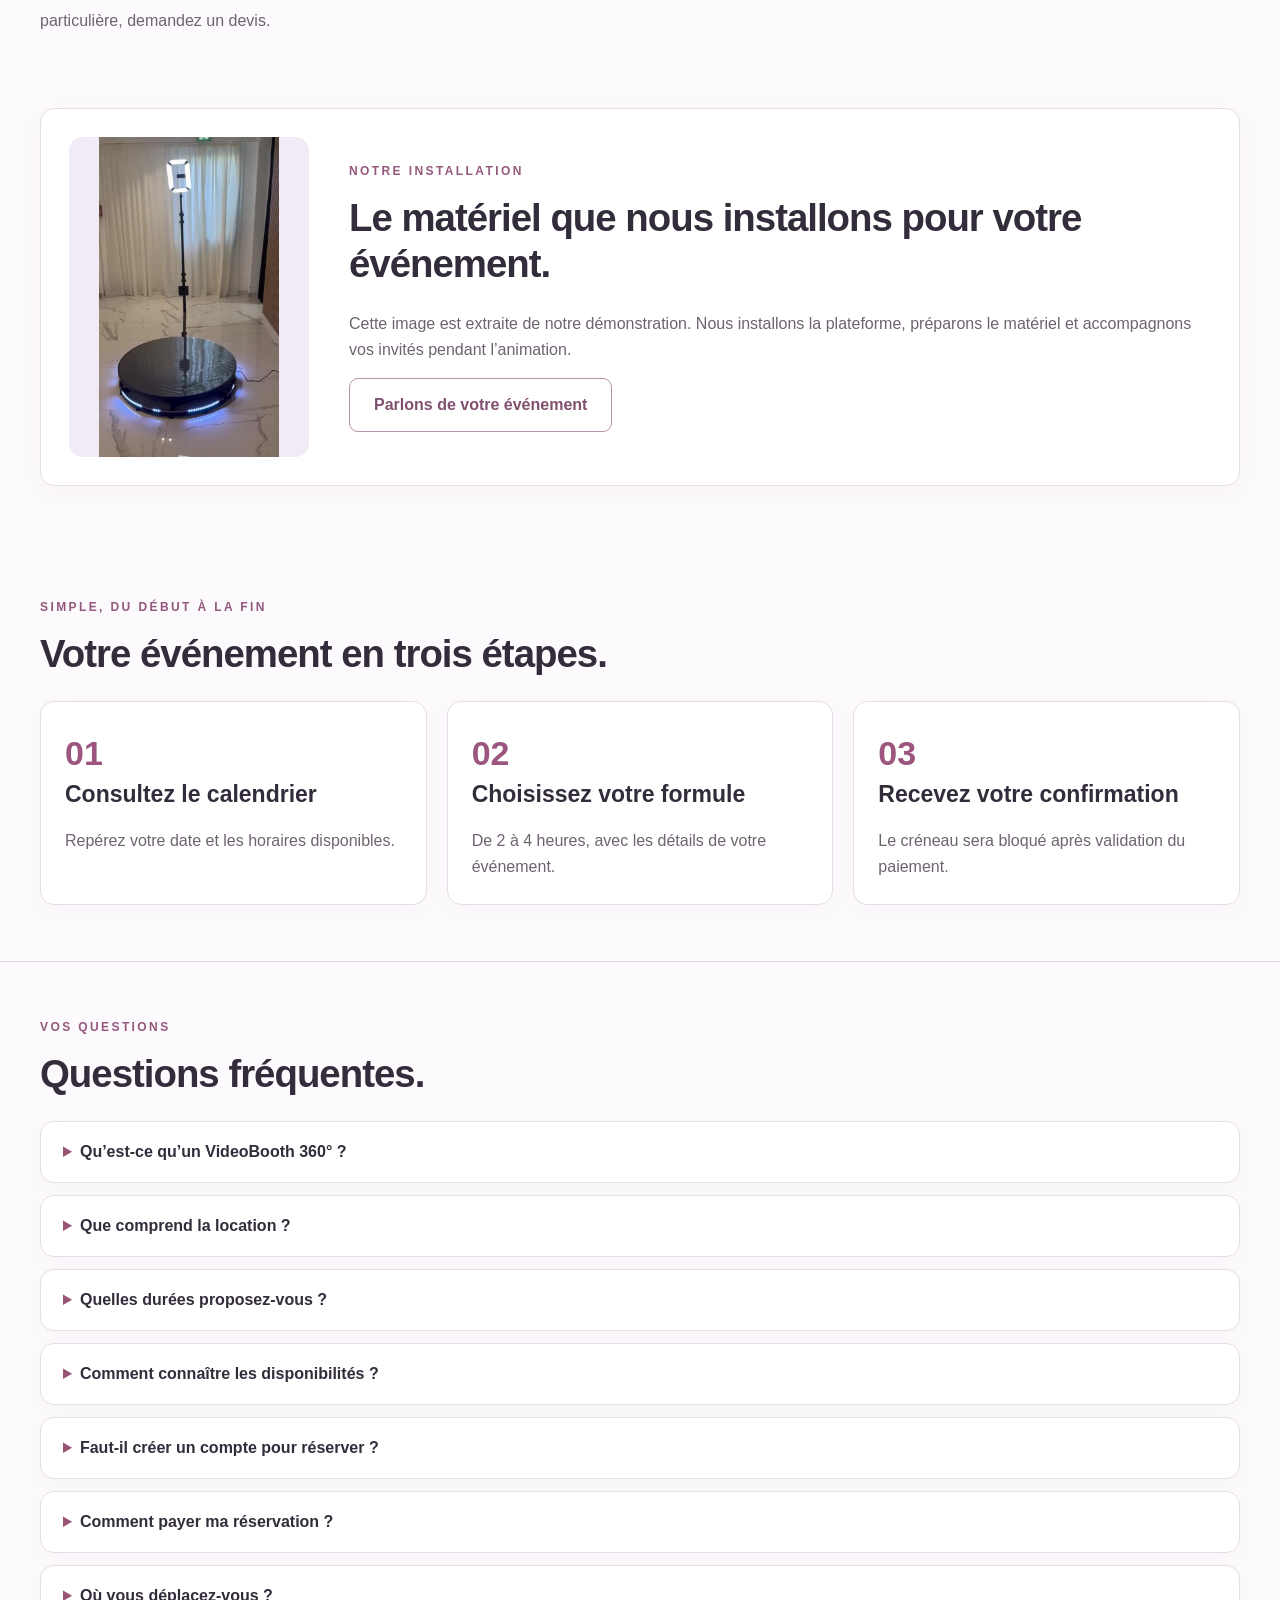
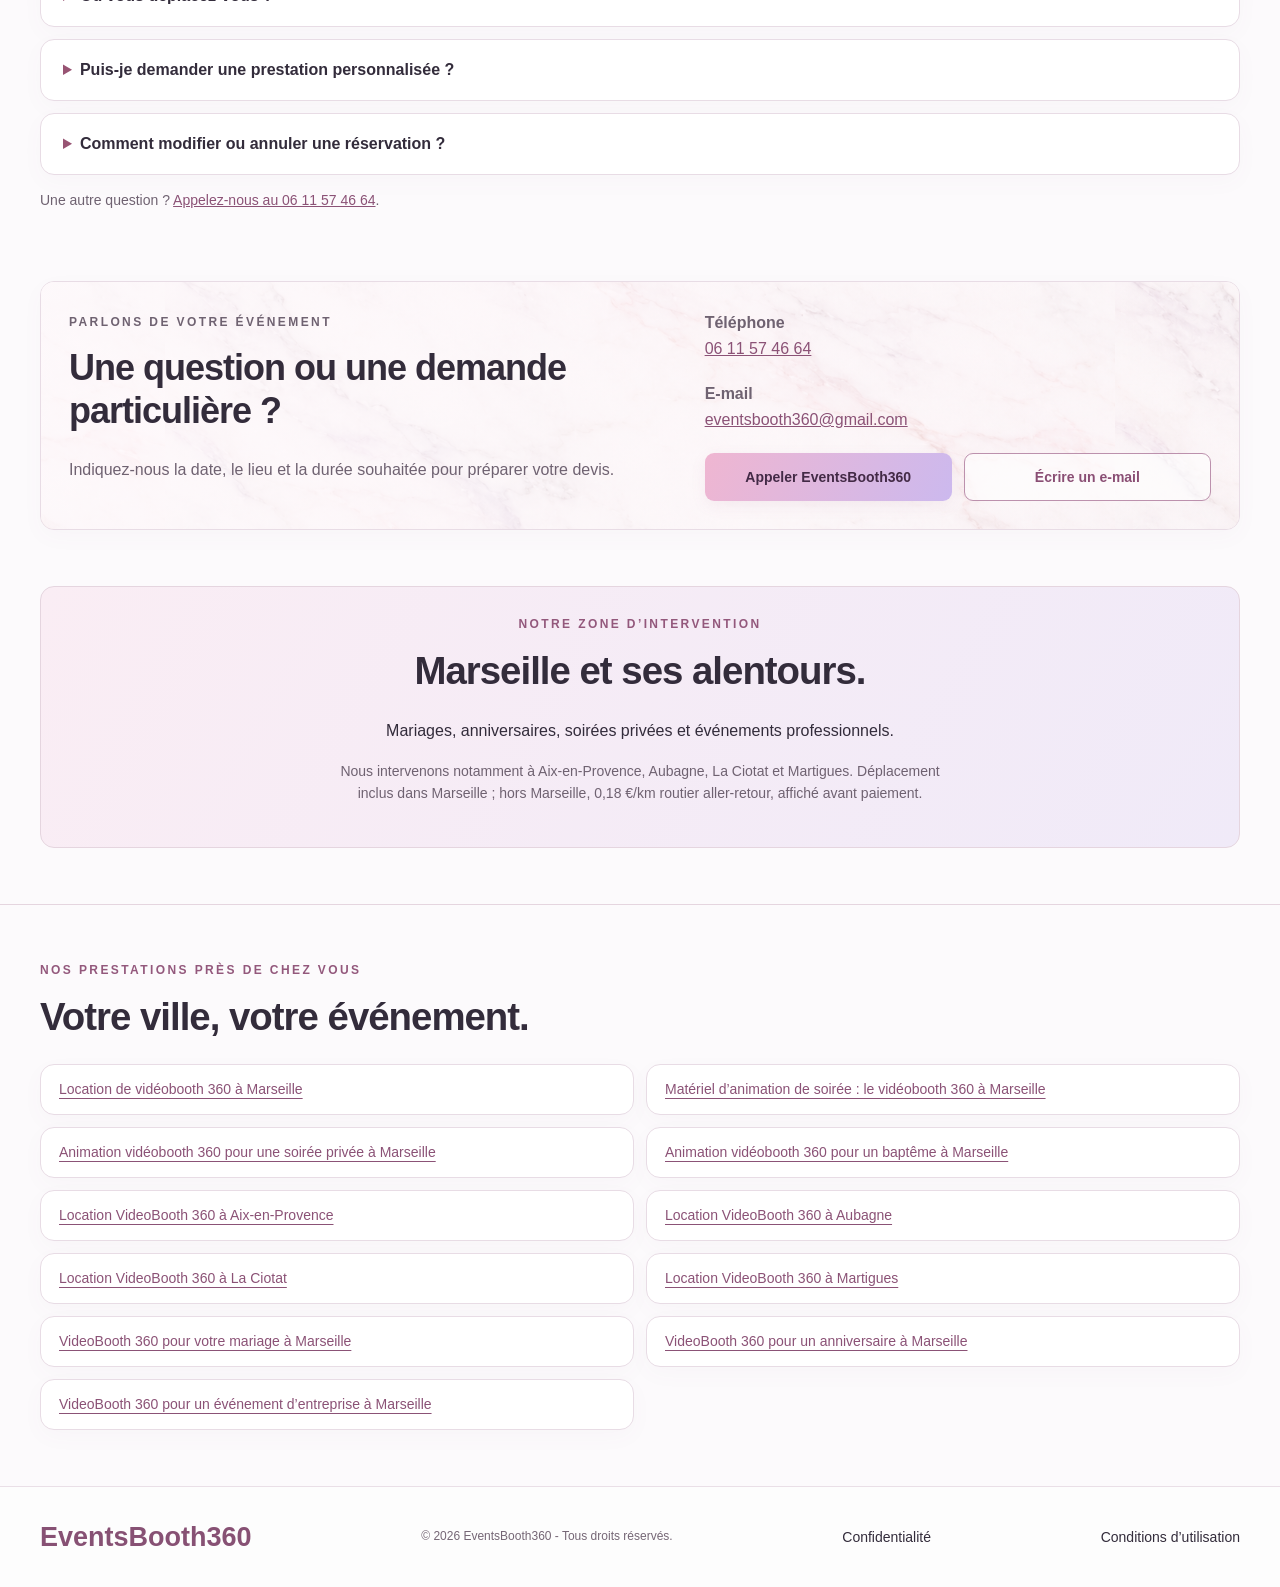
==== commit d07f7116: "Publish approved pastel theme with selective rose marble" ====
--- a/site/public/index.html
+++ b/site/public/index.html
@@ -1,5 +1,5 @@
 <!doctype html>
-<html lang="fr"><head><meta charset="utf-8"><meta name="viewport" content="width=device-width,initial-scale=1"><title>Location VideoBooth 360 à Marseille | EventsBooth360</title><meta name="description" content="Location de VideoBooth 360 à Marseille et alentours. Consultez le calendrier et choisissez une prestation de 2, 3 ou 4 heures."><link rel="canonical" href="https://eventsbooth360.fr/"><link rel="stylesheet" href="style.css"><link rel="icon" href="favicon.svg"></head><body>
+<html lang="fr"><head><meta charset="utf-8"><meta name="viewport" content="width=device-width,initial-scale=1"><title>Location VideoBooth 360 à Marseille | EventsBooth360</title><meta name="description" content="Location de VideoBooth 360 à Marseille et alentours. Consultez le calendrier et choisissez une prestation de 2, 3 ou 4 heures."><link rel="canonical" href="https://eventsbooth360.fr/"><link rel="stylesheet" href="style.css?v=20261020"><link rel="icon" href="favicon.svg"></head><body>
 <header><a class="brand" href="#">EventsBooth<span>360</span><small>L’EXPÉRIENCE VIDÉO À 360°</small></a><nav aria-label="Navigation principale"><a href="#disponibilites">Calendrier</a><a href="#formules">Nos formules</a><a href="#fonctionnement">Comment ça marche</a></nav><a class="button small" href="#disponibilites">Voir les disponibilités</a></header>
 <main><section class="hero"><div class="intro"><p class="eyebrow">MARSEILLE & ALENTOURS</p><h1>Location de VideoBooth 360<br><span>à Marseille et alentours</span></h1><p class="lead">Votre événement. À 360°. Nous installons le matériel sur votre lieu de réception, avec un animateur pour accompagner vos invités.</p><div class="hero-actions"><a href="#disponibilites" class="button">Choisir une date</a><a href="#contact" class="button outline">Demander un devis</a></div><p class="subtle">Prestations à partir de 2 heures · Sur votre lieu d’événement</p></div><div class="photo demo-video"><video id="hero-demo" autoplay muted loop playsinline preload="metadata" poster="videobooth360-demo.jpg" width="576" height="1024" aria-label="Notre VideoBooth 360 en mouvement, sans son"><source src="videobooth360-demo.mp4?v=2" type="video/mp4">Votre navigateur ne peut pas lire cette vidéo.</video><button id="demo-toggle" type="button" aria-controls="hero-demo">Mettre en pause</button></div></section>
 <section id="formules"><p class="eyebrow">NOS FORMULES</p><h2>Le bon format pour votre événement.</h2><div class="packages"><article><p class="eyebrow">L’ESSENTIEL</p><h3>2 heures</h3><p>Une animation pour un moment clé de votre événement.</p><ul><li>Installation et désinstallation</li><li>Animateur présent</li><li>Vidéos à 360°</li></ul><p class="price">229 €</p><button data-duration="2" class="button outline">Choisir cette formule</button></article><article class="featured"><p class="eyebrow">POUR PROFITER</p><h3>3 heures</h3><p>Davantage de temps pour que vos invités participent.</p><ul><li>Installation et désinstallation</li><li>Animateur présent</li><li>Vidéos à 360°</li></ul><p class="price">299 €</p><button data-duration="3" class="button">Choisir cette formule</button></article><article><p class="eyebrow">LA GRANDE SOIRÉE</p><h3>4 heures</h3><p>Une animation qui accompagne plusieurs temps de la fête.</p><ul><li>Installation et désinstallation</li><li>Animateur présent</li><li>Vidéos à 360°</li></ul><p class="price">359 €</p><button data-duration="4" class="button outline">Choisir cette formule</button></article><article class="full-day"><div><p class="eyebrow">UNE PRESTATION SUR MESURE</p><h3>Demande personnalisée</h3><p>Une durée ou une organisation particulière ? Définissons ensemble une prestation adaptée à votre événement.</p><p class="price">Sur devis</p></div><div><a href="#contact" class="button outline">Demander un devis</a><p class="subtle">Appelez-nous au 06 11 57 46 64.<br>La date sera confirmée après validation du devis.</p></div></article><article class="full-day partnership"><div><p class="eyebrow">POUR LES PROFESSIONNELS</p><h3>Proposez nos prestations à vos clients</h3><p>Vous organisez des événements ou accompagnez vos clients dans leurs préparatifs ? Contactez-nous pour discuter de leurs besoins et d’une collaboration.</p></div><div><a href="tel:+33611574664" class="button outline">Contactez-nous</a><p class="subtle">06 11 57 46 64</p></div></article></div></section>
--- a/site/public/style.css
+++ b/site/public/style.css
@@ -1,7 +1,7 @@
-:root{color-scheme:dark;--gold:#edc87f;--bg:#0b0d10;--muted:#aeb1b7}*{box-sizing:border-box}html{scroll-behavior:smooth;scroll-padding-top:100px}body{margin:0;background:var(--bg);color:#f6f5f0;font:16px/1.6 Arial,sans-serif}a{color:inherit;text-decoration:none}button,select{font:inherit}button,a,select{-webkit-tap-highlight-color:transparent}a:focus-visible,button:focus-visible,select:focus-visible{outline:3px solid #b08afa;outline-offset:4px}header{max-width:1280px;margin:auto;display:flex;align-items:center;justify-content:space-between;gap:24px;padding:22px 40px;border-bottom:1px solid #292b31}.brand{font-size:27px;font-weight:800;line-height:1.2;white-space:nowrap}.brand span{color:var(--gold)}.brand small{display:block;font-size:10px;letter-spacing:2px;margin-top:7px}nav{display:flex;gap:28px;font-size:14px}.button{display:inline-flex;align-items:center;justify-content:center;min-height:48px;background:linear-gradient(120deg,#ffe2a4,#cda35a);color:#16120a;border:0;border-radius:9px;padding:13px 24px;font-weight:700;cursor:pointer}.small{font-size:14px}.button:disabled{background:#34363b;color:#bfc1c5;cursor:not-allowed}.outline{background:transparent;color:var(--gold);border:1px solid var(--gold)}main{max-width:1280px;margin:auto}section{padding:56px 40px}.hero{display:grid;grid-template-columns:1fr 1fr;align-items:center;gap:48px;padding-top:40px;padding-bottom:40px}.eyebrow{font-size:12px;font-weight:700;letter-spacing:2.4px;color:var(--gold);margin:0 0 14px}h1{font-size:clamp(42px,5.5vw,76px);line-height:1.05;letter-spacing:-3px;margin:0 0 24px}h1 span{color:var(--gold)}h2{font-size:clamp(26px,3vw,39px);line-height:1.2;letter-spacing:-1px;margin:0 0 24px}h3{font-size:23px;line-height:1.3;margin:0 0 18px}.lead{font-size:18px;color:#d1d2d7;max-width:520px;margin-bottom:28px}.subtle{font-size:14px;color:var(--muted)}.photo{position:relative}.photo img{width:100%;height:380px;object-fit:cover;border-radius:18px;display:block}.photo span{position:absolute;bottom:12px;right:12px;font-size:12px;padding:4px 9px;background:#000b;border-radius:4px}.availability{background:#13161c;border-top:1px solid #262b34;border-bottom:1px solid #262b34}.section-title{display:flex;justify-content:space-between;gap:28px}.section-title>p{color:var(--muted);font-size:14px}.notice{padding:12px 16px;border:1px solid #635333;border-radius:8px;color:#edcf98;font-size:14px;margin-bottom:24px}.booking-grid{display:grid;grid-template-columns:1.25fr 1fr;gap:24px}.calendar,.selection{background:#f7f7f5;color:#171a20;padding:26px;border-radius:14px;min-width:0}.monthbar{display:flex;align-items:center;justify-content:space-between;margin-bottom:20px}.monthbar h3{margin:0;font-size:20px;text-transform:capitalize}.monthbar button{background:transparent;border:1px solid #d9dadc;color:#222;width:44px;height:44px;border-radius:8px;font-size:26px;cursor:pointer}.weekdays,.days{display:grid;grid-template-columns:repeat(7,minmax(0,1fr));gap:6px}.weekdays{text-align:center;color:#62656c;font-size:12px;margin-bottom:10px}.day{background:white;border:1px solid #dedfe1;border-radius:8px;color:#252932;min-height:48px;cursor:pointer;position:relative;padding:8px 0 14px}.day:after{content:'';position:absolute;width:5px;height:5px;background:#9ca0a8;border-radius:50%;bottom:6px;left:calc(50% - 2px)}.day.selected{background:#161a22;color:white;border-color:#cda35a}.day:disabled{opacity:.35;cursor:not-allowed}.legend{display:flex;flex-wrap:wrap;gap:16px;font-size:12px;margin-top:22px;color:#555}.legend span{display:flex;align-items:center;gap:5px}i{width:7px;height:7px;background:#9ca0a8;border-radius:50%;display:inline-block}i.free{background:#1c985b}i.partial{background:#cb8a1c}i.full{background:#c64949}.selection .eyebrow{color:#9a6d22}.selection label{display:block;font-size:14px;margin-bottom:7px}select{width:100%;background:white;color:#171a20;border:1px solid #cdd0d5;padding:12px;border-radius:8px}.slots{min-height:105px;padding:14px 0;color:#5d626a;font-size:14px}.selection .button{width:100%}.selection .subtle{color:#62656c}.packages,.steps{display:grid;grid-template-columns:repeat(3,1fr);gap:20px}.packages article{padding:28px;background:#15181d;border:1px solid #33363f;border-radius:14px}.packages .featured{border-color:#cda35a;background:linear-gradient(150deg,#242018,#15181d)}.packages h3{font-size:32px}.packages article>p:not(.eyebrow):not(.price){color:var(--muted)}ul{padding-left:19px;font-size:14px;line-height:2.1}.price{font-size:20px;font-weight:bold;color:var(--gold)}.packages .button{width:100%}.steps b{color:var(--gold);font-size:34px}.steps p{color:var(--muted)}.area{border-top:1px solid #333;text-align:center;background:linear-gradient(120deg,#171c25,#111319)}footer{padding:34px 40px;max-width:1280px;margin:auto;display:flex;align-items:center;justify-content:space-between;gap:20px}footer p{font-size:12px;color:var(--muted);max-width:300px}@media(max-width:1000px){header{padding:20px 24px}nav{gap:18px}header>.button{display:none}section{padding:40px 24px}.hero{gap:24px}h1{letter-spacing:-2px}.photo img{height:350px}.booking-grid{grid-template-columns:1fr 1fr}.calendar,.selection{padding:18px}.packages article{padding:20px}.section-title{display:block}.section-title>p{margin-top:0}}@media(max-width:650px){header{flex-wrap:wrap;padding:18px 20px;gap:18px}.brand{font-size:24px}nav{width:100%;justify-content:space-between;font-size:13px;gap:10px}.hero{grid-template-columns:1fr;padding-top:30px}.photo img{height:240px}.hero .intro .subtle{font-size:13px}.booking-grid,.packages,.steps{grid-template-columns:1fr}section{padding:34px 20px}.calendar,.selection{padding:18px}.section-title h2{font-size:28px}.day{min-height:46px}.legend{gap:12px}footer{display:block;padding:30px 20px}.steps{gap:26px}.photo{order:2}}@media(prefers-reduced-motion:reduce){html{scroll-behavior:auto}}
+:root{color-scheme:dark;--gold:#ff9ddd;--bg:#170d20;--muted:#cdbed1}*{box-sizing:border-box}html{scroll-behavior:smooth;scroll-padding-top:100px}body{margin:0;background:var(--bg);color:#f6f5f0;font:16px/1.6 Arial,sans-serif}a{color:inherit;text-decoration:none}button,select{font:inherit}button,a,select{-webkit-tap-highlight-color:transparent}a:focus-visible,button:focus-visible,select:focus-visible{outline:3px solid #b08afa;outline-offset:4px}header{max-width:1280px;margin:auto;display:flex;align-items:center;justify-content:space-between;gap:24px;padding:22px 40px;border-bottom:1px solid #49304e}.brand{font-size:27px;font-weight:800;line-height:1.2;white-space:nowrap}.brand span{color:var(--gold)}.brand small{display:block;font-size:10px;letter-spacing:2px;margin-top:7px}nav{display:flex;gap:28px;font-size:14px}.button{display:inline-flex;align-items:center;justify-content:center;min-height:48px;background:linear-gradient(120deg,#ffd1ec,#b46af0);color:#16120a;border:0;border-radius:9px;padding:13px 24px;font-weight:700;cursor:pointer}.small{font-size:14px}.button:disabled{background:#34363b;color:#bfc1c5;cursor:not-allowed}.outline{background:transparent;color:var(--gold);border:1px solid var(--gold)}main{max-width:1280px;margin:auto}section{padding:56px 40px}.hero{display:grid;grid-template-columns:1fr 1fr;align-items:center;gap:48px;padding-top:40px;padding-bottom:40px}.eyebrow{font-size:12px;font-weight:700;letter-spacing:2.4px;color:var(--gold);margin:0 0 14px}h1{font-size:clamp(42px,5.5vw,76px);line-height:1.05;letter-spacing:-3px;margin:0 0 24px}h1 span{color:var(--gold)}h2{font-size:clamp(26px,3vw,39px);line-height:1.2;letter-spacing:-1px;margin:0 0 24px}h3{font-size:23px;line-height:1.3;margin:0 0 18px}.lead{font-size:18px;color:#e9ddeb;max-width:520px;margin-bottom:28px}.subtle{font-size:14px;color:var(--muted)}.photo{position:relative}.photo img{width:100%;height:380px;object-fit:cover;border-radius:18px;display:block}.photo span{position:absolute;bottom:12px;right:12px;font-size:12px;padding:4px 9px;background:#000b;border-radius:4px}.availability{background:#211329;border-top:1px solid #49304e;border-bottom:1px solid #49304e}.section-title{display:flex;justify-content:space-between;gap:28px}.section-title>p{color:var(--muted);font-size:14px}.notice{padding:12px 16px;border:1px solid #754b79;border-radius:8px;color:#ffc5e8;font-size:14px;margin-bottom:24px}.booking-grid{display:grid;grid-template-columns:1.25fr 1fr;gap:24px}.calendar,.selection{background:#fff9fd;color:#171a20;padding:26px;border-radius:14px;min-width:0}.monthbar{display:flex;align-items:center;justify-content:space-between;margin-bottom:20px}.monthbar h3{margin:0;font-size:20px;text-transform:capitalize}.monthbar button{background:transparent;border:1px solid #d9dadc;color:#222;width:44px;height:44px;border-radius:8px;font-size:26px;cursor:pointer}.weekdays,.days{display:grid;grid-template-columns:repeat(7,minmax(0,1fr));gap:6px}.weekdays{text-align:center;color:#62656c;font-size:12px;margin-bottom:10px}.day{background:white;border:1px solid #dedfe1;border-radius:8px;color:#252932;min-height:48px;cursor:pointer;position:relative;padding:8px 0 14px}.day:after{content:'';position:absolute;width:5px;height:5px;background:#9ca0a8;border-radius:50%;bottom:6px;left:calc(50% - 2px)}.day.selected{background:#161a22;color:white;border-color:#b46af0}.day:disabled{opacity:.35;cursor:not-allowed}.legend{display:flex;flex-wrap:wrap;gap:16px;font-size:12px;margin-top:22px;color:#555}.legend span{display:flex;align-items:center;gap:5px}i{width:7px;height:7px;background:#9ca0a8;border-radius:50%;display:inline-block}i.free{background:#1c985b}i.partial{background:#cb8a1c}i.full{background:#c64949}.selection .eyebrow{color:#9e2375}.selection label{display:block;font-size:14px;margin-bottom:7px}select{width:100%;background:white;color:#171a20;border:1px solid #cdd0d5;padding:12px;border-radius:8px}.slots{min-height:105px;padding:14px 0;color:#5d626a;font-size:14px}.selection .button{width:100%}.selection .subtle{color:#62656c}.packages,.steps{display:grid;grid-template-columns:repeat(3,1fr);gap:20px}.packages article{padding:28px;background:#281a32;border:1px solid #55365b;border-radius:14px}.packages .featured{border-color:#b46af0;background:linear-gradient(150deg,#442044,#281a32)}.packages h3{font-size:32px}.packages article>p:not(.eyebrow):not(.price){color:var(--muted)}ul{padding-left:19px;font-size:14px;line-height:2.1}.price{font-size:20px;font-weight:bold;color:var(--gold)}.packages .button{width:100%}.steps b{color:var(--gold);font-size:34px}.steps p{color:var(--muted)}.area{border-top:1px solid #333;text-align:center;background:linear-gradient(120deg,#321c40,#1f1129)}footer{padding:34px 40px;max-width:1280px;margin:auto;display:flex;align-items:center;justify-content:space-between;gap:20px}footer p{font-size:12px;color:var(--muted);max-width:300px}@media(max-width:1000px){header{padding:20px 24px}nav{gap:18px}header>.button{display:none}section{padding:40px 24px}.hero{gap:24px}h1{letter-spacing:-2px}.photo img{height:350px}.booking-grid{grid-template-columns:1fr 1fr}.calendar,.selection{padding:18px}.packages article{padding:20px}.section-title{display:block}.section-title>p{margin-top:0}}@media(max-width:650px){header{flex-wrap:wrap;padding:18px 20px;gap:18px}.brand{font-size:24px}nav{width:100%;justify-content:space-between;font-size:13px;gap:10px}.hero{grid-template-columns:1fr;padding-top:30px}.photo img{height:240px}.hero .intro .subtle{font-size:13px}.booking-grid,.packages,.steps{grid-template-columns:1fr}section{padding:34px 20px}.calendar,.selection{padding:18px}.section-title h2{font-size:28px}.day{min-height:46px}.legend{gap:12px}footer{display:block;padding:30px 20px}.steps{gap:26px}.photo{order:2}}@media(prefers-reduced-motion:reduce){html{scroll-behavior:auto}}
 .day.free:after{background:#1c985b}.day.partial:after{background:#cb8a1c}.day.full:after{background:#c64949}.slot-list{display:flex;flex-wrap:wrap;gap:8px;max-height:190px;overflow:auto}.slot-list span{background:#e7f1e9;color:#22643b;border:1px solid #bdd6c3;padding:5px 10px;border-radius:6px}
 
-.slot-list{max-height:260px;display:grid;grid-template-columns:repeat(2,minmax(0,1fr))}.slot-list button{font:inherit;font-size:14px;min-height:44px;padding:8px;background:#fff;color:#343a43;border:1px solid #cfd2d7;border-radius:7px;cursor:pointer}.slot-list button[aria-pressed="true"]{background:#24201a;border-color:#b28948;color:#ffe0a1}#time-recap{font-weight:700;color:#55411e}
+.slot-list{max-height:260px;display:grid;grid-template-columns:repeat(2,minmax(0,1fr))}.slot-list button{font:inherit;font-size:14px;min-height:44px;padding:8px;background:#fff;color:#343a43;border:1px solid #cfd2d7;border-radius:7px;cursor:pointer}.slot-list button[aria-pressed="true"]{background:#4c1648;border-color:#a849a8;color:#ffd1ec}#time-recap{font-weight:700;color:#792362}
 
 .photo img{height:auto;aspect-ratio:3/2;object-fit:cover}
 
@@ -12,8 +12,8 @@
 .packages .full-day{grid-column:1/-1;display:grid;grid-template-columns:1.5fr 1fr;align-items:center;gap:30px}.full-day h3{margin-bottom:12px}.full-day .price{margin-bottom:0}.full-day .subtle{text-align:center}@media(max-width:650px){.packages .full-day{grid-template-columns:1fr;gap:18px}}
 .booking-grid{align-items:start}.booking-left{display:grid;gap:24px;min-width:0}.booking-left .calendar{position:static}.selection input{display:block;width:100%;min-height:48px;padding:12px;font:inherit;background:#fff;color:#171a20;border:1px solid #cdd0d5;border-radius:8px;color-scheme:light}.selection input:focus-visible{outline:3px solid #b08afa;outline-offset:2px}.customer-panel .payment-summary{margin-top:0}.booking-left .selection>p.subtle{margin-bottom:0}
 .booking-grid{align-items:stretch}.customer-panel{height:100%}.booking-left{align-content:start}@media(max-width:650px){.customer-panel{height:auto}}
-.faq{border-top:1px solid #292b31}.faq-list{display:grid;gap:12px}.faq details{background:#15181d;border:1px solid #33363f;border-radius:12px;padding:0 22px}.faq summary{cursor:pointer;padding:18px 0;font-weight:700;line-height:1.5}.faq summary::marker{color:var(--gold)}.faq details[open]{border-color:#cda35a}.faq details p{color:#d1d2d7;margin:0 0 20px;padding-left:18px;line-height:1.7}.faq summary:focus-visible{outline:3px solid #b08afa;outline-offset:4px}.faq>.subtle a{color:var(--gold);text-decoration:underline}@media(max-width:650px){.faq details{padding:0 16px}.faq details p{padding-left:0}}
-.seo-intro h1{font-size:clamp(32px,4.8vw,60px);letter-spacing:-1.5px;max-width:1000px}.seo-content{max-width:980px}.seo-content h2:not(:first-child){margin-top:38px}.seo-content p{color:#d1d2d7;line-height:1.8}.seo-links{border-top:1px solid #33363f}.seo-links ul{display:grid;grid-template-columns:repeat(2,minmax(0,1fr));gap:12px 28px;list-style:none;padding:0}.seo-links a{color:var(--gold);text-decoration:underline;text-underline-offset:4px}@media(max-width:650px){.seo-links ul{grid-template-columns:1fr}}
+.faq{border-top:1px solid #49304e}.faq-list{display:grid;gap:12px}.faq details{background:#281a32;border:1px solid #55365b;border-radius:12px;padding:0 22px}.faq summary{cursor:pointer;padding:18px 0;font-weight:700;line-height:1.5}.faq summary::marker{color:var(--gold)}.faq details[open]{border-color:#b46af0}.faq details p{color:#e9ddeb;margin:0 0 20px;padding-left:18px;line-height:1.7}.faq summary:focus-visible{outline:3px solid #b08afa;outline-offset:4px}.faq>.subtle a{color:var(--gold);text-decoration:underline}@media(max-width:650px){.faq details{padding:0 16px}.faq details p{padding-left:0}}
+.seo-intro h1{font-size:clamp(32px,4.8vw,60px);letter-spacing:-1.5px;max-width:1000px}.seo-content{max-width:980px}.seo-content h2:not(:first-child){margin-top:38px}.seo-content p{color:#e9ddeb;line-height:1.8}.seo-links{border-top:1px solid #55365b}.seo-links ul{display:grid;grid-template-columns:repeat(2,minmax(0,1fr));gap:12px 28px;list-style:none;padding:0}.seo-links a{color:var(--gold);text-decoration:underline;text-underline-offset:4px}@media(max-width:650px){.seo-links ul{grid-template-columns:1fr}}
 
 .hero h1{font-size:clamp(34px,4.1vw,56px);line-height:1.12;letter-spacing:-1.8px}.seo-content a{color:var(--gold);text-decoration:underline;text-underline-offset:4px}
 
@@ -22,32 +22,67 @@
 /* Keep native dropdown choices readable against the light form fields. */
 select{color-scheme:light}select option,select optgroup{background:#fff;color:#171a20}
 
-.demo-video{display:flex;justify-content:center;align-items:center;background:#13161c;border:1px solid #635333;border-radius:18px;overflow:hidden}.demo-video video{display:block;width:100%;height:440px;object-fit:contain;background:#0b0d10}.demo-video button{position:absolute;bottom:12px;right:12px;padding:7px 12px;border:1px solid #edc87f;border-radius:8px;background:#0b0d10d9;color:#ffe2a4;cursor:pointer;font-size:12px}@media(max-width:650px){.demo-video video{height:380px}}
+.demo-video{display:flex;justify-content:center;align-items:center;background:#211329;border:1px solid #754b79;border-radius:18px;overflow:hidden}.demo-video video{display:block;width:100%;height:440px;object-fit:contain;background:#170d20}.demo-video button{position:absolute;bottom:12px;right:12px;padding:7px 12px;border:1px solid #ff9ddd;border-radius:8px;background:#170d20d9;color:#ffd1ec;cursor:pointer;font-size:12px}@media(max-width:650px){.demo-video video{height:380px}}
 
-.hero-actions{display:flex;flex-wrap:wrap;gap:12px}.booking-wizard{display:block}.booking-progress{display:flex;flex-wrap:wrap;gap:10px;margin-bottom:22px}.booking-progress button{padding:12px 16px;min-height:48px;border:1px solid #635333;border-radius:9px;color:#edc87f;background:#15181d;cursor:pointer}.booking-progress button[aria-current=step]{background:#edc87f;color:#16120a}.booking-progress button:disabled{opacity:.55;cursor:default}.booking-step[hidden],.flow-controls [hidden]{display:none!important}.booking-step{max-width:860px;margin:auto}.booking-step .calendar,.booking-step .selection{padding:0;background:transparent}.booking-step .calendar{max-width:620px;margin:auto}.booking-step .payment-summary{margin-top:22px}.booking-step #continue{width:100%;margin-top:16px}.flow-controls{display:flex;justify-content:space-between;gap:16px;max-width:860px;margin:20px auto 0}.flow-feedback{max-width:860px;margin:16px auto;color:#edc87f}.booking-recap{display:grid;grid-template-columns:150px 1fr;gap:10px 20px}.booking-recap dt{font-weight:bold}.booking-recap dd{margin:0;overflow-wrap:anywhere}.real-installation{display:grid;grid-template-columns:240px 1fr;gap:40px;align-items:center;border-top:1px solid #292b31}.real-installation img{width:100%;max-height:320px;object-fit:contain;border-radius:14px;background:#13161c}.real-installation p:not(.eyebrow){color:#d1d2d7}.booking-progress button:focus-visible{outline:3px solid #b08afa;outline-offset:3px}@media(max-width:650px){.booking-progress{display:grid;grid-template-columns:1fr 1fr}.booking-progress button{font-size:13px;padding:10px}.flow-controls .button{padding:12px;font-size:14px}.booking-recap{grid-template-columns:1fr;gap:4px}.booking-recap dd{margin-bottom:10px}.real-installation{grid-template-columns:1fr;gap:22px}.real-installation img{max-height:300px}}
+.hero-actions{display:flex;flex-wrap:wrap;gap:12px}.booking-wizard{display:block}.booking-progress{display:flex;flex-wrap:wrap;gap:10px;margin-bottom:22px}.booking-progress button{padding:12px 16px;min-height:48px;border:1px solid #754b79;border-radius:9px;color:#ff9ddd;background:#281a32;cursor:pointer}.booking-progress button[aria-current=step]{background:#ff9ddd;color:#16120a}.booking-progress button:disabled{opacity:.55;cursor:default}.booking-step[hidden],.flow-controls [hidden]{display:none!important}.booking-step{max-width:860px;margin:auto}.booking-step .calendar,.booking-step .selection{padding:0;background:transparent}.booking-step .calendar{max-width:620px;margin:auto}.booking-step .payment-summary{margin-top:22px}.booking-step #continue{width:100%;margin-top:16px}.flow-controls{display:flex;justify-content:space-between;gap:16px;max-width:860px;margin:20px auto 0}.flow-feedback{max-width:860px;margin:16px auto;color:#ff9ddd}.booking-recap{display:grid;grid-template-columns:150px 1fr;gap:10px 20px}.booking-recap dt{font-weight:bold}.booking-recap dd{margin:0;overflow-wrap:anywhere}.real-installation{display:grid;grid-template-columns:240px 1fr;gap:40px;align-items:center;border-top:1px solid #49304e}.real-installation img{width:100%;max-height:320px;object-fit:contain;border-radius:14px;background:#211329}.real-installation p:not(.eyebrow){color:#e9ddeb}.booking-progress button:focus-visible{outline:3px solid #b08afa;outline-offset:3px}@media(max-width:650px){.booking-progress{display:grid;grid-template-columns:1fr 1fr}.booking-progress button{font-size:13px;padding:10px}.flow-controls .button{padding:12px;font-size:14px}.booking-recap{grid-template-columns:1fr;gap:4px}.booking-recap dd{margin-bottom:10px}.real-installation{grid-template-columns:1fr;gap:22px}.real-installation img{max-height:300px}}
 
 /* Shared spacing and shapes across desktop, tablet and phone. */
-:root{--page-gutter:40px;--card-radius:14px;--control-radius:9px;--card-border:#33363f;--section-space:56px}
+:root{--page-gutter:40px;--card-radius:14px;--control-radius:9px;--card-border:#55365b;--section-space:56px}
 header{padding-inline:var(--page-gutter)}main>section{padding-inline:var(--page-gutter)}
 .packages article,.faq details,.calendar,.selection,.demo-video,.real-installation img{border-radius:var(--card-radius)}
 .button,select,.selection input,.monthbar button,.day,.slot-list button,.booking-progress button{border-radius:var(--control-radius)}
 .packages article:not(.full-day){display:flex;flex-direction:column}.packages article:not(.full-day) .button{margin-top:auto}.packages article{min-width:0}.packages .full-day>div{min-width:0}
 main>.availability,main>.area,main>.real-installation{margin-inline:var(--page-gutter);padding:28px;border:1px solid var(--card-border);border-radius:var(--card-radius)}
 main>.availability{margin-bottom:var(--section-space)}main>.area{margin-block:0 var(--section-space)}
-main>.real-installation{margin-bottom:var(--section-space);background:#15181d}
+main>.real-installation{margin-bottom:var(--section-space);background:#281a32}
 main>.seo-content{max-width:none}.seo-content p{max-width:80ch}.seo-content h2{max-width:30ch}
-.steps article{padding:24px;border:1px solid var(--card-border);border-radius:var(--card-radius);background:#15181d;min-width:0}.steps article p:last-child{margin-bottom:0}
+.steps article{padding:24px;border:1px solid var(--card-border);border-radius:var(--card-radius);background:#281a32;min-width:0}.steps article p:last-child{margin-bottom:0}
 .section-title{align-items:start}.section-title>p{max-width:300px;margin-top:0}.section-title h2{margin-bottom:24px}
 .booking-progress{display:grid;grid-template-columns:repeat(4,minmax(0,1fr));gap:10px}.booking-progress button{width:100%;text-align:center;line-height:1.4;padding:12px 10px}
 .booking-step{max-width:860px;border-radius:var(--card-radius)}.booking-step .calendar{position:static}.flow-controls{max-width:860px}.flow-controls [hidden]{display:none!important}
 .booking-step #travel-confirm{display:inline-block;width:20px;height:20px;min-height:20px;margin:0 8px 0 0;padding:0;vertical-align:middle}.booking-step label:has(#travel-confirm){display:flex;align-items:flex-start;gap:8px;line-height:1.5}.booking-step #travel-confirm{flex:0 0 20px;margin-top:2px}
-#travel-calculate{font:inherit;border:1px solid #635333;border-radius:var(--control-radius);background:#171a20;color:#ffe2a4;padding:12px 16px;cursor:pointer}#travel-calculate:disabled{opacity:.6;cursor:wait}
+#travel-calculate{font:inherit;border:1px solid #754b79;border-radius:var(--control-radius);background:#171a20;color:#ffd1ec;padding:12px 16px;cursor:pointer}#travel-calculate:disabled{opacity:.6;cursor:wait}
 .payment-summary dl div{align-items:baseline}.payment-summary dd{white-space:nowrap}.notice{border-radius:var(--control-radius)}
-.seo-links ul{gap:12px;margin-bottom:0}.seo-links li{list-style:none;min-width:0}.seo-links a{display:block;padding:14px 18px;border:1px solid var(--card-border);border-radius:var(--card-radius);background:#15181d;line-height:1.5;height:100%;overflow-wrap:anywhere}
-footer{padding-inline:var(--page-gutter);flex-wrap:wrap;border-top:1px solid #292b31}footer a:not(.brand){font-size:14px}footer p{margin:0}
+.seo-links ul{gap:12px;margin-bottom:0}.seo-links li{list-style:none;min-width:0}.seo-links a{display:block;padding:14px 18px;border:1px solid var(--card-border);border-radius:var(--card-radius);background:#281a32;line-height:1.5;height:100%;overflow-wrap:anywhere}
+footer{padding-inline:var(--page-gutter);flex-wrap:wrap;border-top:1px solid #49304e}footer a:not(.brand){font-size:14px}footer p{margin:0}
 .real-installation>div{min-width:0}.area .subtle{max-width:80ch;margin-inline:auto}.demo-video{min-width:0}
 @media(max-width:1000px){:root{--page-gutter:24px;--section-space:40px}.booking-progress{grid-template-columns:repeat(2,minmax(0,1fr))}.real-installation{gap:24px}.packages .full-day{gap:24px}.section-title>p{max-width:none}}
 @media(max-width:650px){:root{--page-gutter:20px;--section-space:34px}main>.availability,main>.area,main>.real-installation{padding:18px}.booking-step{padding:18px}.flow-controls{flex-wrap:wrap}.flow-controls .button{flex:1;min-width:0}.booking-progress{width:auto}.steps article{padding:20px}.real-installation{gap:20px}.hero-actions .button{flex:1;font-size:14px;padding:12px}.hero-actions{gap:10px}.packages .full-day{gap:18px}.seo-links a{padding:14px 16px}footer{display:flex;align-items:flex-start;gap:16px}footer .brand,footer p{width:100%;max-width:none}.monthbar{gap:8px}.monthbar h3{font-size:18px}.legend{gap:10px}.payment-summary dl div{flex-wrap:wrap}.payment-summary dd{margin-left:auto}}
 @media(max-width:380px){.booking-step{padding:14px}.day{min-height:42px}.weekdays,.days{gap:4px}.booking-progress button{font-size:12px}.slot-list{grid-template-columns:1fr}.hero-actions .button{flex-basis:100%}}
 
-main>.contact-card{margin:0 var(--page-gutter) var(--section-space);padding:28px;border:1px solid var(--card-border);border-radius:var(--card-radius);background:#15181d;display:grid;grid-template-columns:1.2fr 1fr;gap:28px;align-items:center}.contact-card p{color:#d1d2d7}.contact-options{display:grid;grid-template-columns:1fr 1fr;gap:12px}.contact-options p{grid-column:1/-1;margin:0 0 8px;overflow-wrap:anywhere}.contact-options p a{color:var(--gold);text-decoration:underline}.contact-options .button{font-size:14px;padding:12px}.contact-card h2{font-size:clamp(26px,3vw,36px)}@media(max-width:650px){main>.contact-card{grid-template-columns:1fr;padding:18px;gap:18px}.contact-options{grid-template-columns:1fr}}
+main>.contact-card{margin:0 var(--page-gutter) var(--section-space);padding:28px;border:1px solid var(--card-border);border-radius:var(--card-radius);background:#281a32;display:grid;grid-template-columns:1.2fr 1fr;gap:28px;align-items:center}.contact-card p{color:#e9ddeb}.contact-options{display:grid;grid-template-columns:1fr 1fr;gap:12px}.contact-options p{grid-column:1/-1;margin:0 0 8px;overflow-wrap:anywhere}.contact-options p a{color:var(--gold);text-decoration:underline}.contact-options .button{font-size:14px;padding:12px}.contact-card h2{font-size:clamp(26px,3vw,36px)}@media(max-width:650px){main>.contact-card{grid-template-columns:1fr;padding:18px;gap:18px}.contact-options{grid-template-columns:1fr}}
+
+/* Festive pink and violet palette, with clear controls on the light booking cards. */
+body{background:radial-gradient(ellipse at 12% 4%,#76225845,transparent 38%),radial-gradient(ellipse at 92% 18%,#66339940,transparent 35%),var(--bg)}
+.button:not(.outline){background:linear-gradient(115deg,#f8a4d8,#bca1ff);color:#28102e;box-shadow:0 6px 22px #dc55ba20}.button:not(:disabled):hover{filter:brightness(1.08)}
+.hero h1 span{color:#ff9ddd}.hero .eyebrow{color:#ffc0e7}.demo-video{border-color:#b65dba;box-shadow:0 0 36px #d35bba20}.demo-video video{background:#170d20}
+.packages .featured{background:linear-gradient(150deg,#54244c,#2b1a3c);border-color:#e7a0ef;box-shadow:0 8px 30px #ce55bb18}
+.day.selected{background:#792362;border-color:#792362;color:#fff}.slot-list button[aria-pressed="true"]{background:#792362;border-color:#792362;color:#fff}.booking-progress button[aria-current=step]{background:#f4b6e1;color:#351333}.booking-progress button{color:#ffc5e8}.booking-progress button:disabled{opacity:1;color:#8a738f;border-color:#55365b}
+#travel-calculate{background:#792362;color:#fff;border-color:#792362}.booking-step input[type=checkbox]{accent-color:#a92e83}.payment-summary dd,.payment-summary strong{color:#792362}.booking-step .flow-feedback{color:#792362}.selection .eyebrow{color:#9e2375}
+.area{background:linear-gradient(120deg,#3c2046,#24142f)}.contact-card{box-shadow:0 8px 32px #7b286314}nav a:hover{color:#ffc5e8}
+
+/* Pastel marble theme. */
+:root{color-scheme:light;--bg:#fcf9fb;--gold:#985473;--muted:#756675;--card-border:#e5d5df}
+body{background:#fcf9fb url('marbre-pastel.png') center top/1300px auto repeat;color:#332c3b}
+header,footer,.faq,.seo-links,.real-installation{border-color:#e5d5df}header{background:#fff9}
+.brand,.brand span{color:#875174}.brand small{color:#756675}.hero h1 span{color:#a75a80}.hero .eyebrow,.eyebrow{color:#93587c}.lead,.subtle,.steps p,.packages article>p:not(.eyebrow):not(.price),.section-title>p,.faq details p,.seo-content p,.contact-card p,.real-installation p:not(.eyebrow){color:#6f6271}
+.button:not(.outline){background:linear-gradient(115deg,#f3c5d8,#d6c7ee);color:#463147;box-shadow:0 5px 16px #98648214}.outline{color:#8c5375;border-color:#c39bb4;background:#ffffff80}.hero-actions .outline{color:#8c5375}
+.packages article,.steps article,.faq details,.seo-links a,main>.contact-card{background:#ffffffcf;border-color:#e4d2df;box-shadow:0 6px 22px #8a64800a}.packages .featured{background:linear-gradient(140deg,#fae9f0ed,#eee6f8ed);border-color:#c59bb9;box-shadow:0 8px 24px #98648212}.price,.steps b{color:#a05c81}
+main>.availability,.availability{background:#f7f0f8e8;border-color:#e1d1e2}.notice{background:#ffffffa6;color:#795a77;border-color:#d8bfd3}.calendar,.selection,.booking-step{background:#fffdfef2;color:#332c3b;border-color:#e3d4e0}.booking-step .calendar,.booking-step .selection{background:transparent}
+.booking-progress button{background:#ffffffb3;color:#71566f;border-color:#ddccdc}.booking-progress button[aria-current=step]{background:#eacadd;color:#493149;border-color:#c9a3bf}.booking-progress button:disabled{background:#f6f1f7;color:#978698;border-color:#e3d7e4}
+.day.selected{background:#b980a5;border-color:#a36c91;color:#fff}.slot-list button[aria-pressed="true"]{background:#e8d1e4;color:#493149;border-color:#b68baa}#travel-calculate{background:linear-gradient(115deg,#f3c5d8,#d6c7ee);color:#493149;border-color:#cfacc6}.flow-feedback{color:#895171}
+.area{background:linear-gradient(120deg,#f8e9f1e8,#eee9f8e8);border-color:#dfccdd}.contact-options p a,.seo-links a,.seo-content a,.faq>.subtle a{color:#8b5276}.demo-video{background:#f1e8f2;border-color:#d5b8d0;box-shadow:0 8px 30px #98648216}.demo-video video{background:#eee6ef}.demo-video button{background:#fffdf4;color:#694562;border-color:#cba8c1}.payment-summary dd,.payment-summary strong,.selection .eyebrow{color:#93587c}nav a:hover{color:#9e5b83}
+
+/* Complete the light palette on the installation panel. */
+main>.real-installation{background:linear-gradient(120deg,#fffafcea,#f1eaf7ed);border:1px solid #e0cedf;box-shadow:0 6px 24px #9864820d}.real-installation h2{color:#332c3b}.real-installation img{background:#ede5ef}.real-installation .eyebrow{color:#93587c}.real-installation p:not(.eyebrow){color:#6f6271}.real-installation .outline{background:#ffffffb3;color:#80516f;border-color:#b893ad}
+
+/* Approved balanced pastel theme with selective marble accents. */
+body{background:#fcfafc;color:#332c3b}header{background:#ffffffc9;border-bottom:1px solid #eadfe7}.hero{position:relative;isolation:isolate;background:radial-gradient(ellipse at 86% 28%,#e8dff494,transparent 54%),radial-gradient(ellipse at 10% 85%,#f7dce78a,transparent 50%),#fcfafc}.hero:before{content:'';position:absolute;inset:0;z-index:-1;background:linear-gradient(90deg,#fcfafcf2 28%,#fcfafcaa 70%,#fcfafce6),url('marbre-pastel.png') center/1200px;opacity:.48;pointer-events:none}.hero h1 span{color:#a34f80}.hero .eyebrow{color:#975278}.button:not(.outline){background:linear-gradient(115deg,#efb6d1,#ccb9ee);color:#432a46;box-shadow:0 5px 16px #98648215}.outline{background:#fff9;color:#8a4e74;border-color:#bc91ad}.packages article,.steps article,.faq details,.seo-links a,main>.contact-card{background:#fff;border-color:#e8dce5;box-shadow:0 7px 22px #825c7608}.packages .featured{background:linear-gradient(145deg,#fbeaf2,#f0e9fa);border-color:#c59abb;box-shadow:0 10px 28px #a05c8210}main>.availability{background:#f4eff8;border-color:#e2d5e6}.notice{background:#fff9;color:#795a77}.area{background:linear-gradient(120deg,#faedf4,#f0eaf8);border-color:#e3d5e3}main>.real-installation{background:#fff;border-color:#e8dce5}.real-installation img{background:#f1ebf5}main>.contact-card{position:relative;isolation:isolate;overflow:hidden}main>.contact-card:before{content:'';position:absolute;inset:0;z-index:-1;background:linear-gradient(90deg,#ffffffed,#ffffff99),url('marbre-pastel.png') center/900px;opacity:.65}.demo-video{background:#e9e1ef;border-color:#d2b3cc;box-shadow:0 10px 35px #a55f8f18}.demo-video video{background:#e9e1ef}.price,.steps b{color:#9c557e}.faq{background:transparent}.seo-links{background:transparent}footer{background:#fff9;border-color:#eadfe7}
+
+/* Rose marble accents, separated by plain backgrounds. */
+.hero{background:#fbf3f7;border-radius:18px;overflow:hidden}
+.hero:before{background:linear-gradient(90deg,#fff9fc8c,#fff6fa45 55%,#f9e8f15c),url('marbre-pastel.png') center/1100px auto;opacity:1}
+.packages .featured{background:linear-gradient(140deg,#fce8f0b8,#f3eaf7a8),url('marbre-pastel.png') center/650px auto;border-color:#c99ab9}
+main>.contact-card{background:#fcf2f7}
+main>.contact-card:before{background:linear-gradient(90deg,#fff9fcc9,#fff4fa70),url('marbre-pastel.png') center/950px auto;opacity:1}
+@media(max-width:700px){.hero:before{background-size:auto,750px auto}.hero{border-radius:14px}}
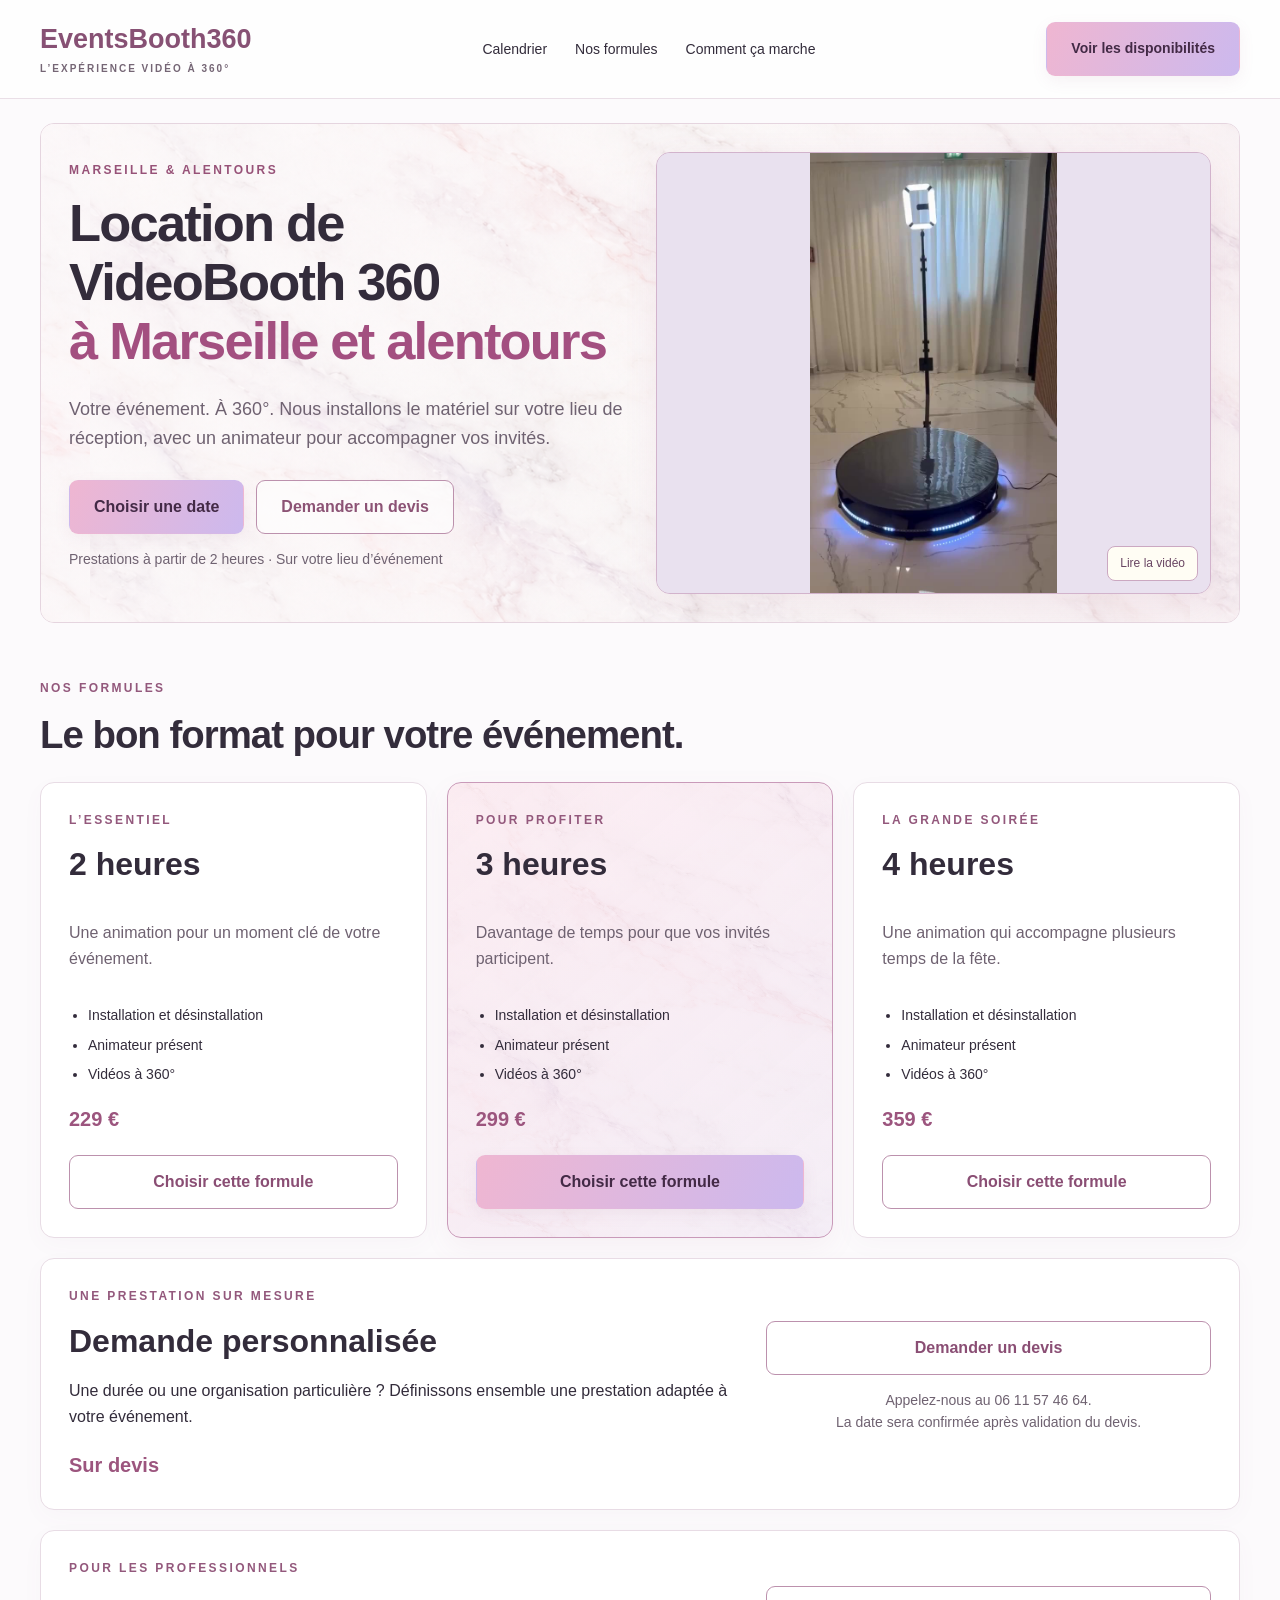
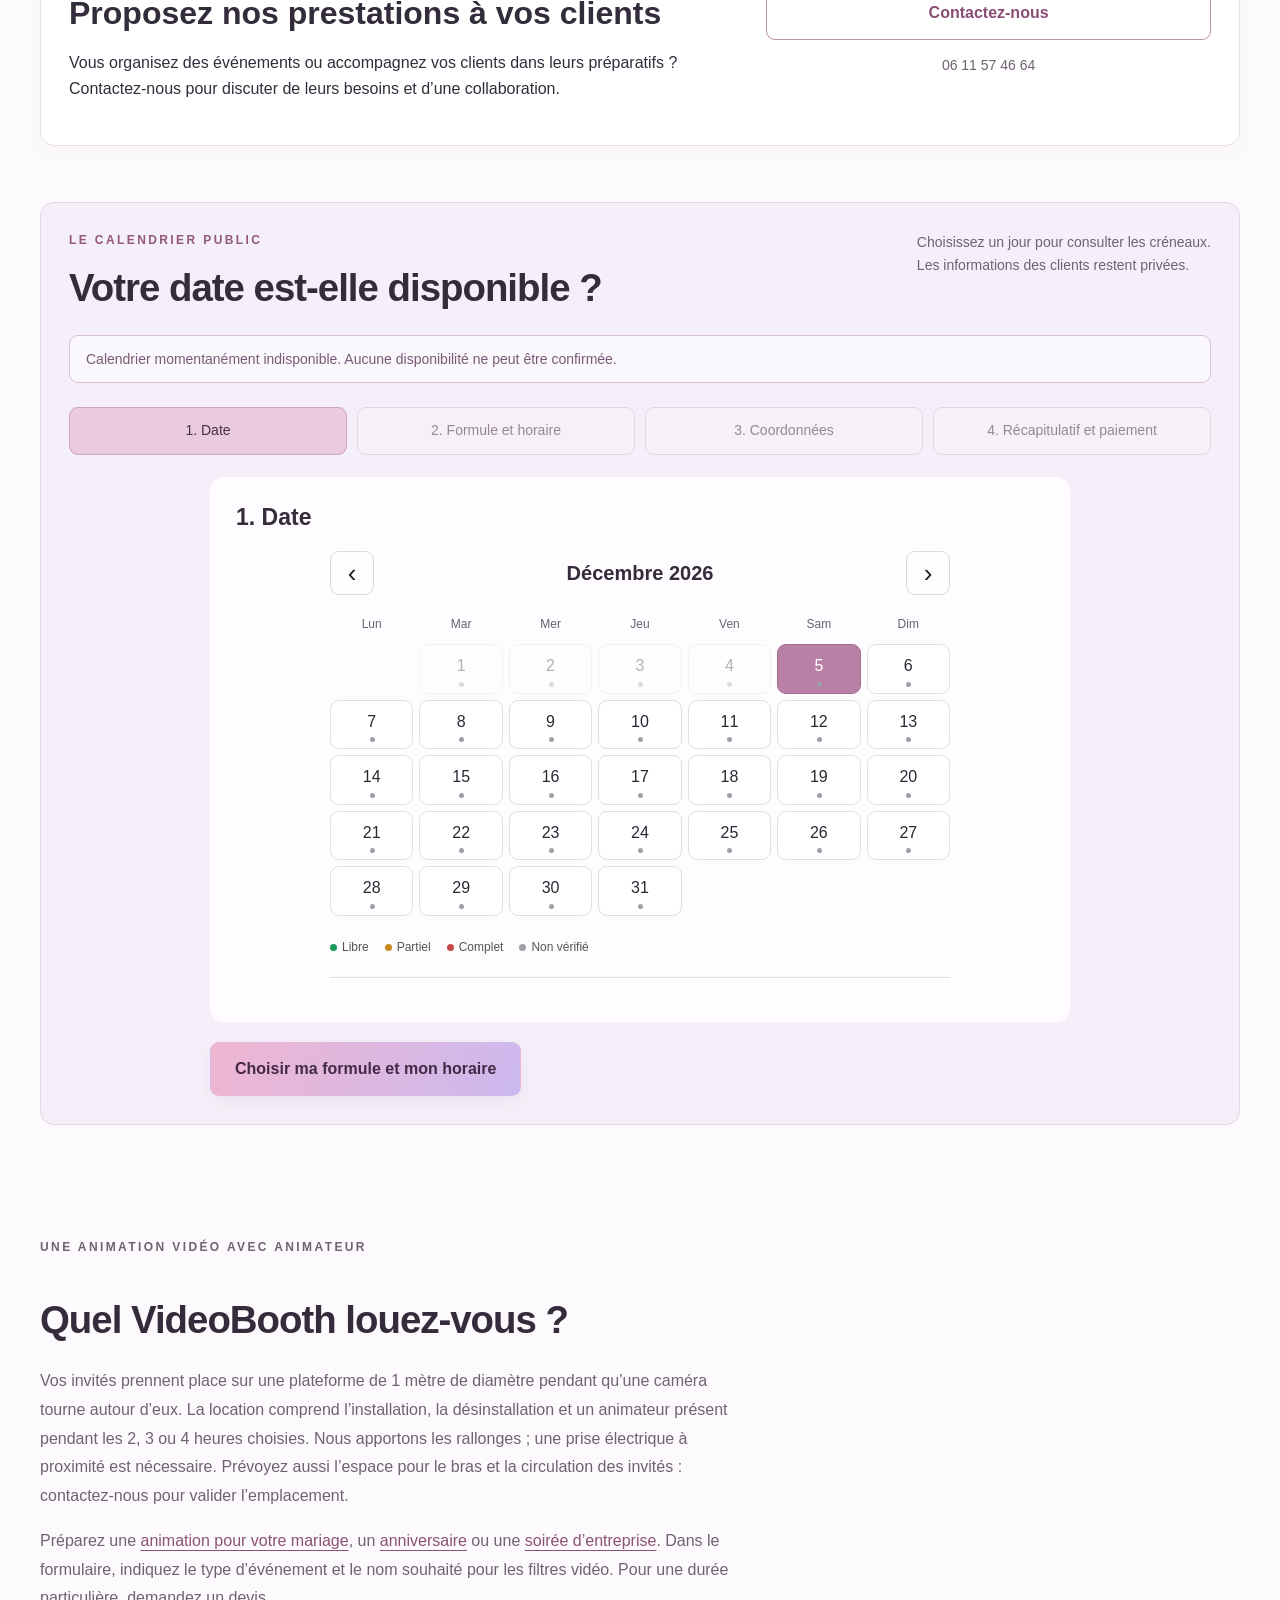
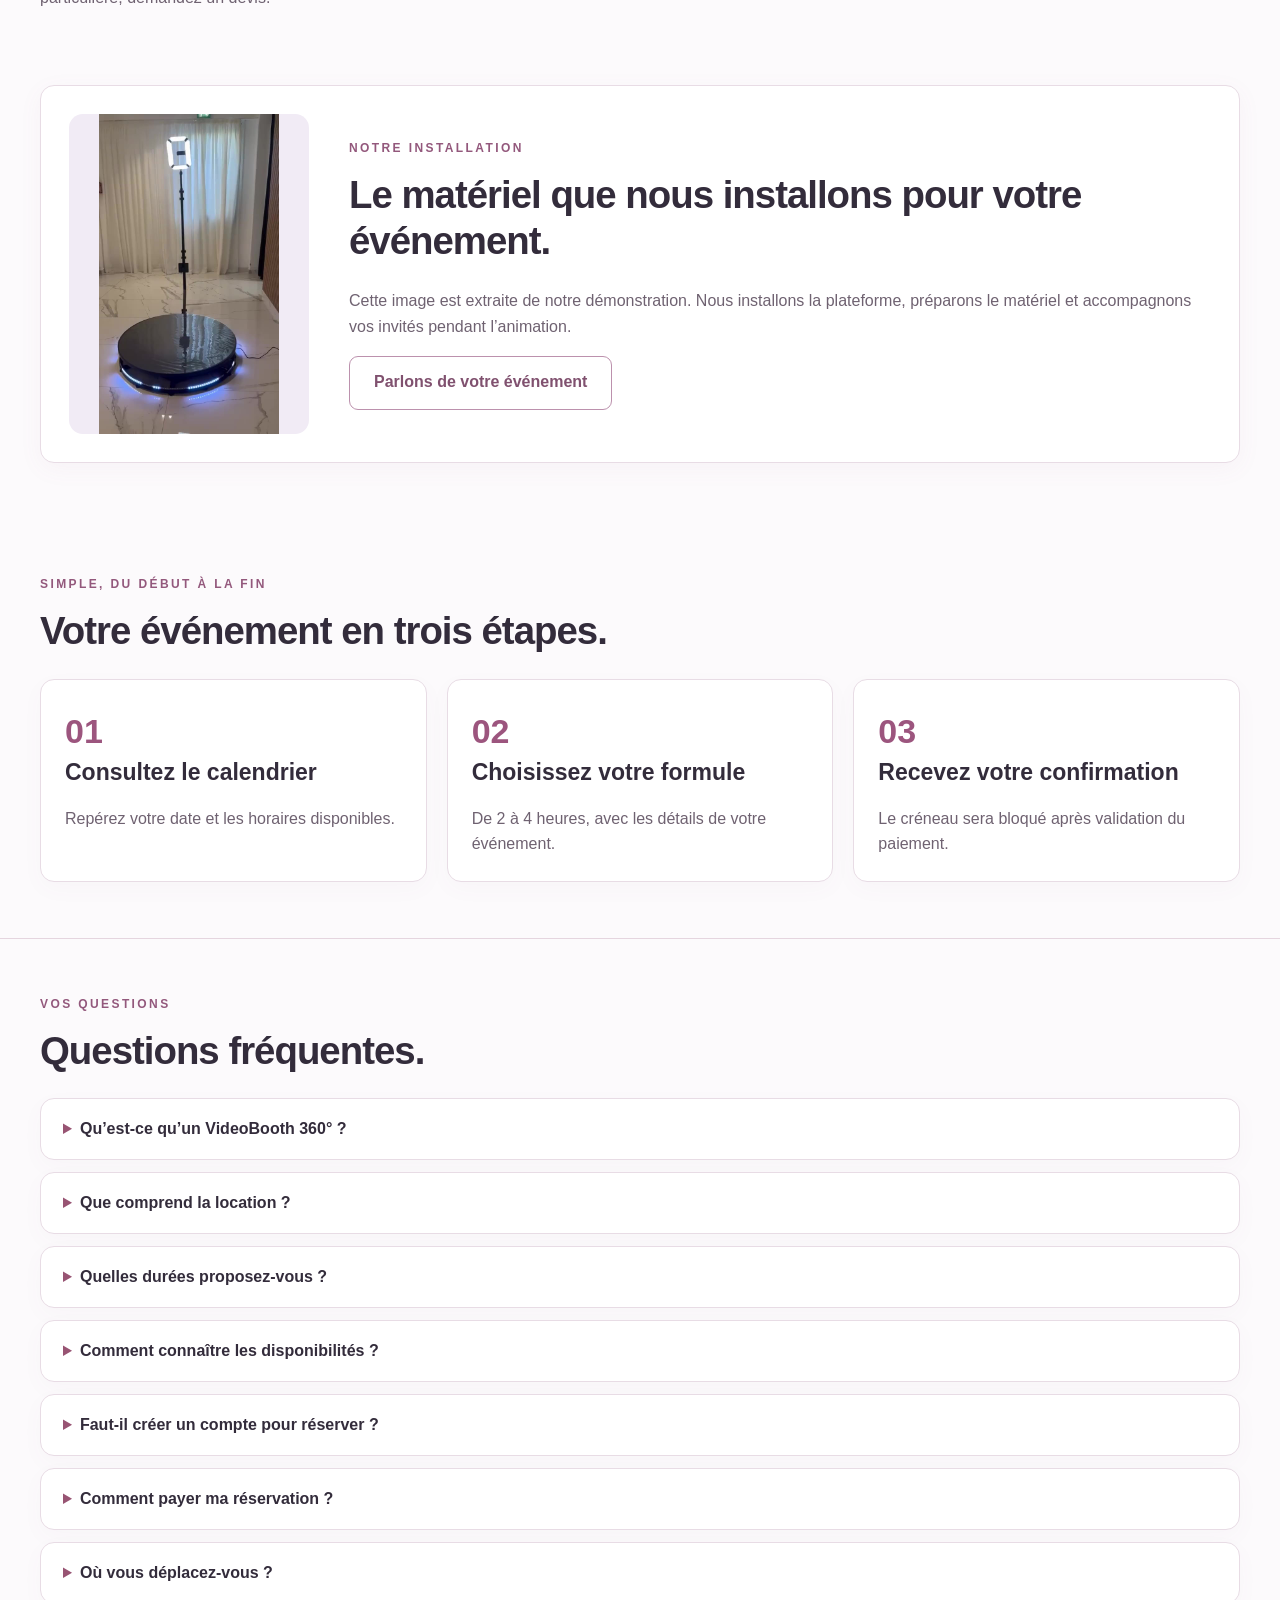
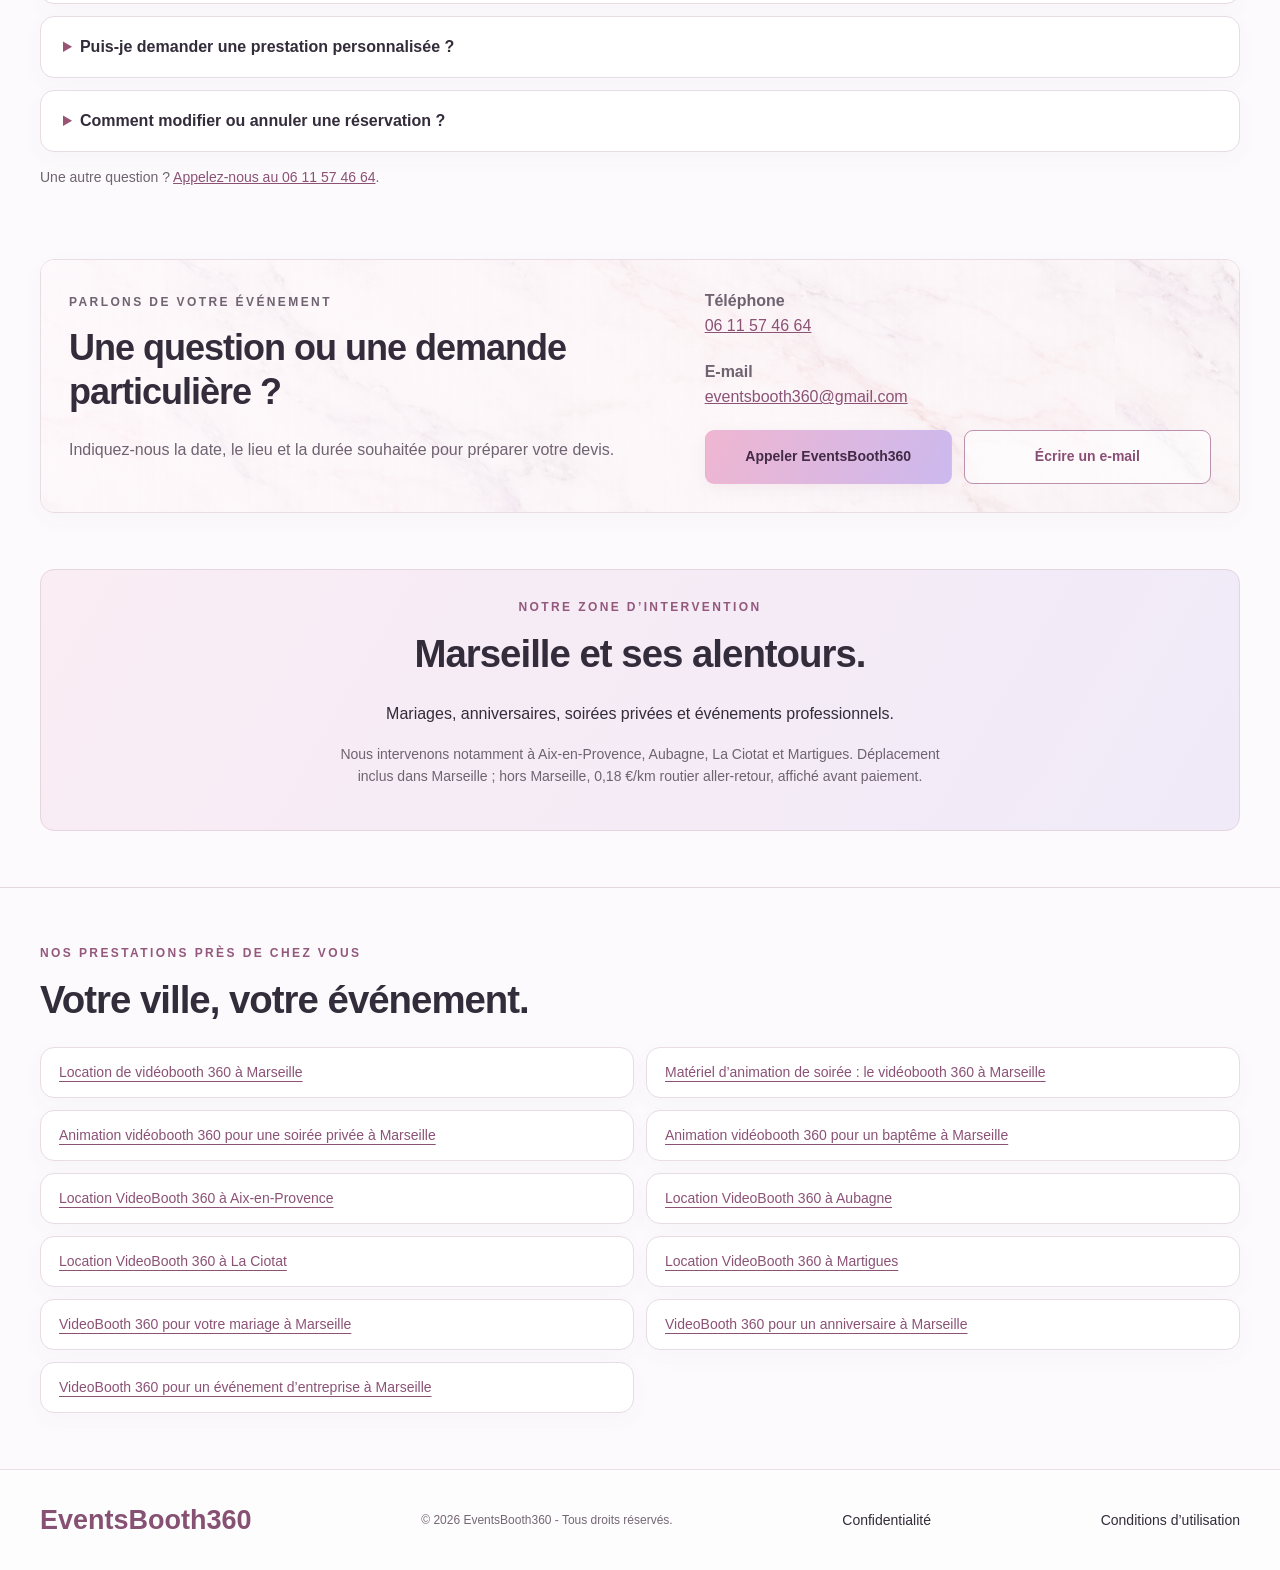
==== commit 59252b3d: "Align page frames and standardize card and button geometry" ====
--- a/site/public/index.html
+++ b/site/public/index.html
@@ -1,5 +1,5 @@
 <!doctype html>
-<html lang="fr"><head><meta charset="utf-8"><meta name="viewport" content="width=device-width,initial-scale=1"><title>Location VideoBooth 360 à Marseille | EventsBooth360</title><meta name="description" content="Location de VideoBooth 360 à Marseille et alentours. Consultez le calendrier et choisissez une prestation de 2, 3 ou 4 heures."><link rel="canonical" href="https://eventsbooth360.fr/"><link rel="stylesheet" href="style.css?v=20261020"><link rel="icon" href="favicon.svg"></head><body>
+<html lang="fr"><head><meta charset="utf-8"><meta name="viewport" content="width=device-width,initial-scale=1"><title>Location VideoBooth 360 à Marseille | EventsBooth360</title><meta name="description" content="Location de VideoBooth 360 à Marseille et alentours. Consultez le calendrier et choisissez une prestation de 2, 3 ou 4 heures."><link rel="canonical" href="https://eventsbooth360.fr/"><link rel="stylesheet" href="style.css?v=20261020b"><link rel="icon" href="favicon.svg"></head><body>
 <header><a class="brand" href="#">EventsBooth<span>360</span><small>L’EXPÉRIENCE VIDÉO À 360°</small></a><nav aria-label="Navigation principale"><a href="#disponibilites">Calendrier</a><a href="#formules">Nos formules</a><a href="#fonctionnement">Comment ça marche</a></nav><a class="button small" href="#disponibilites">Voir les disponibilités</a></header>
 <main><section class="hero"><div class="intro"><p class="eyebrow">MARSEILLE & ALENTOURS</p><h1>Location de VideoBooth 360<br><span>à Marseille et alentours</span></h1><p class="lead">Votre événement. À 360°. Nous installons le matériel sur votre lieu de réception, avec un animateur pour accompagner vos invités.</p><div class="hero-actions"><a href="#disponibilites" class="button">Choisir une date</a><a href="#contact" class="button outline">Demander un devis</a></div><p class="subtle">Prestations à partir de 2 heures · Sur votre lieu d’événement</p></div><div class="photo demo-video"><video id="hero-demo" autoplay muted loop playsinline preload="metadata" poster="videobooth360-demo.jpg" width="576" height="1024" aria-label="Notre VideoBooth 360 en mouvement, sans son"><source src="videobooth360-demo.mp4?v=2" type="video/mp4">Votre navigateur ne peut pas lire cette vidéo.</video><button id="demo-toggle" type="button" aria-controls="hero-demo">Mettre en pause</button></div></section>
 <section id="formules"><p class="eyebrow">NOS FORMULES</p><h2>Le bon format pour votre événement.</h2><div class="packages"><article><p class="eyebrow">L’ESSENTIEL</p><h3>2 heures</h3><p>Une animation pour un moment clé de votre événement.</p><ul><li>Installation et désinstallation</li><li>Animateur présent</li><li>Vidéos à 360°</li></ul><p class="price">229 €</p><button data-duration="2" class="button outline">Choisir cette formule</button></article><article class="featured"><p class="eyebrow">POUR PROFITER</p><h3>3 heures</h3><p>Davantage de temps pour que vos invités participent.</p><ul><li>Installation et désinstallation</li><li>Animateur présent</li><li>Vidéos à 360°</li></ul><p class="price">299 €</p><button data-duration="3" class="button">Choisir cette formule</button></article><article><p class="eyebrow">LA GRANDE SOIRÉE</p><h3>4 heures</h3><p>Une animation qui accompagne plusieurs temps de la fête.</p><ul><li>Installation et désinstallation</li><li>Animateur présent</li><li>Vidéos à 360°</li></ul><p class="price">359 €</p><button data-duration="4" class="button outline">Choisir cette formule</button></article><article class="full-day"><div><p class="eyebrow">UNE PRESTATION SUR MESURE</p><h3>Demande personnalisée</h3><p>Une durée ou une organisation particulière ? Définissons ensemble une prestation adaptée à votre événement.</p><p class="price">Sur devis</p></div><div><a href="#contact" class="button outline">Demander un devis</a><p class="subtle">Appelez-nous au 06 11 57 46 64.<br>La date sera confirmée après validation du devis.</p></div></article><article class="full-day partnership"><div><p class="eyebrow">POUR LES PROFESSIONNELS</p><h3>Proposez nos prestations à vos clients</h3><p>Vous organisez des événements ou accompagnez vos clients dans leurs préparatifs ? Contactez-nous pour discuter de leurs besoins et d’une collaboration.</p></div><div><a href="tel:+33611574664" class="button outline">Contactez-nous</a><p class="subtle">06 11 57 46 64</p></div></article></div></section>
--- a/site/public/style.css
+++ b/site/public/style.css
@@ -86,3 +86,17 @@
 main>.contact-card{background:#fcf2f7}
 main>.contact-card:before{background:linear-gradient(90deg,#fff9fcc9,#fff4fa70),url('marbre-pastel.png') center/950px auto;opacity:1}
 @media(max-width:700px){.hero:before{background-size:auto,750px auto}.hero{border-radius:14px}}
+
+/* Consistent outer frames, card geometry and aligned package content. */
+main>.hero{margin:24px var(--page-gutter) 0;padding:28px;border:1px solid var(--card-border);border-radius:var(--card-radius);gap:32px;grid-template-columns:minmax(0,1fr) minmax(0,1fr)}
+.hero .intro{min-width:0}.hero .lead{max-width:none}
+.demo-video{border-radius:var(--card-radius)}
+.packages,.steps{align-items:stretch;grid-auto-rows:auto}
+.packages article:not(.full-day)>p:not(.eyebrow):not(.price){min-height:3.2em}
+.packages article:not(.full-day) .price{margin-top:auto;margin-bottom:20px}
+.packages article:not(.full-day) .button{margin-top:0}
+.button{border:1px solid transparent;min-height:54px;line-height:1.4;border-radius:var(--control-radius)}
+.button.outline{border-color:#bc91ad}
+.packages article,.steps article,.faq details,.seo-links a,main>.availability,main>.area,main>.real-installation,main>.contact-card{border-radius:var(--card-radius)}
+@media(max-width:1000px){main>.hero{gap:24px;padding:24px}}
+@media(max-width:650px){main>.hero{margin-top:20px;padding:18px;grid-template-columns:1fr;gap:22px}.packages article:not(.full-day)>p:not(.eyebrow):not(.price){min-height:0}.hero h1{font-size:clamp(30px,8vw,42px);letter-spacing:-1px}.button{min-height:50px}.demo-video video{height:360px}}
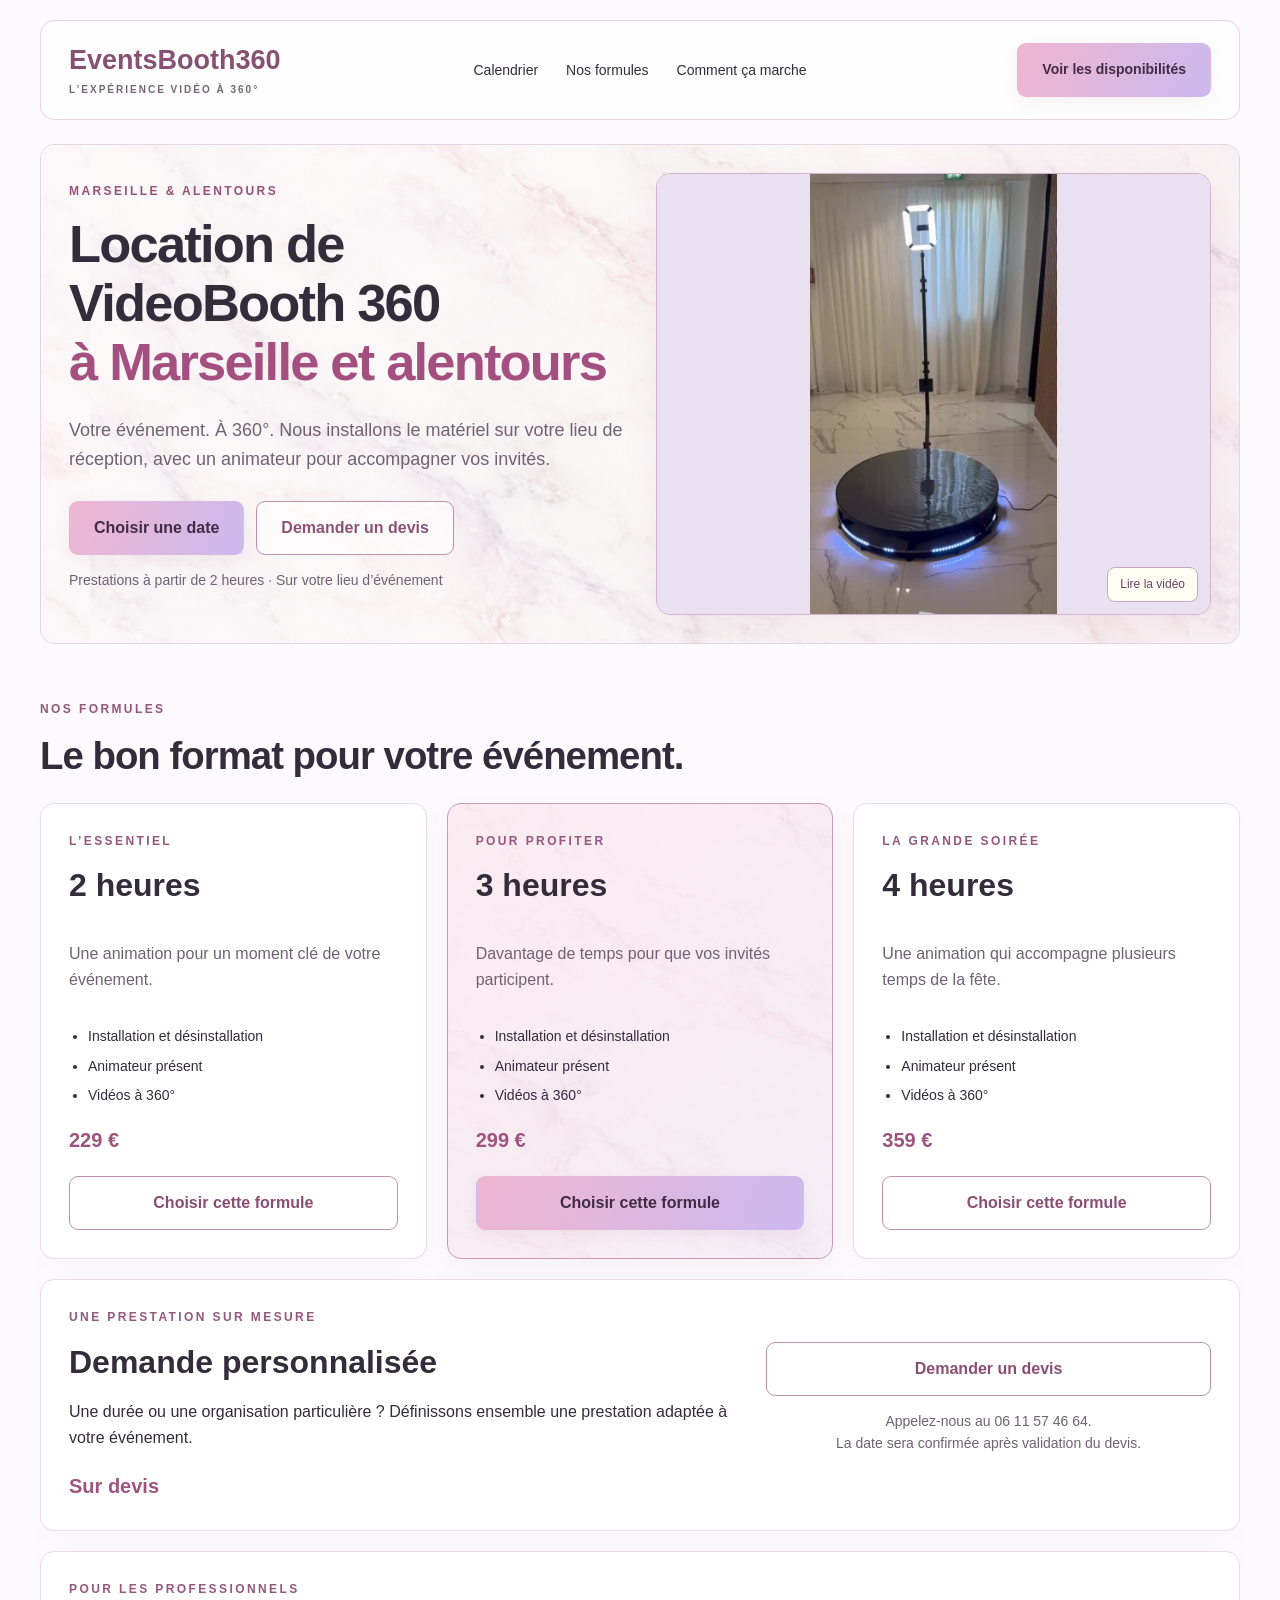
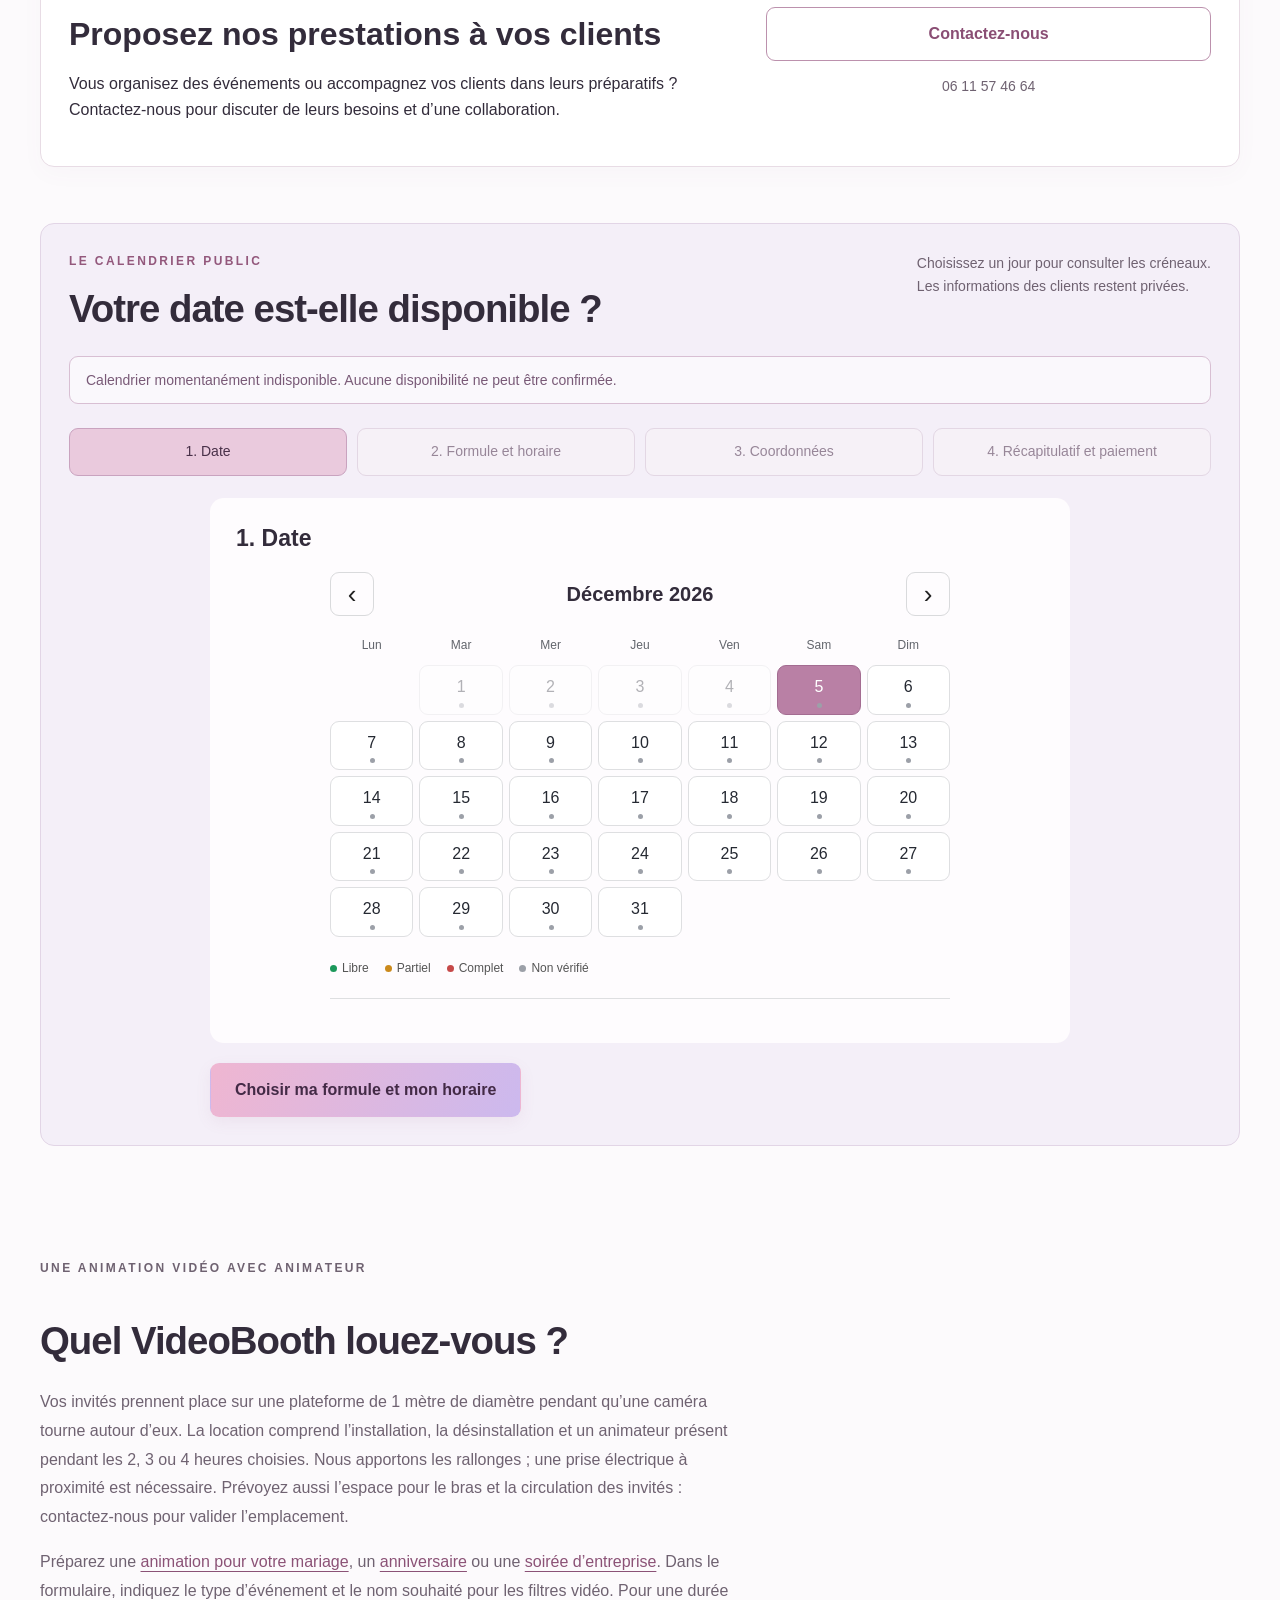
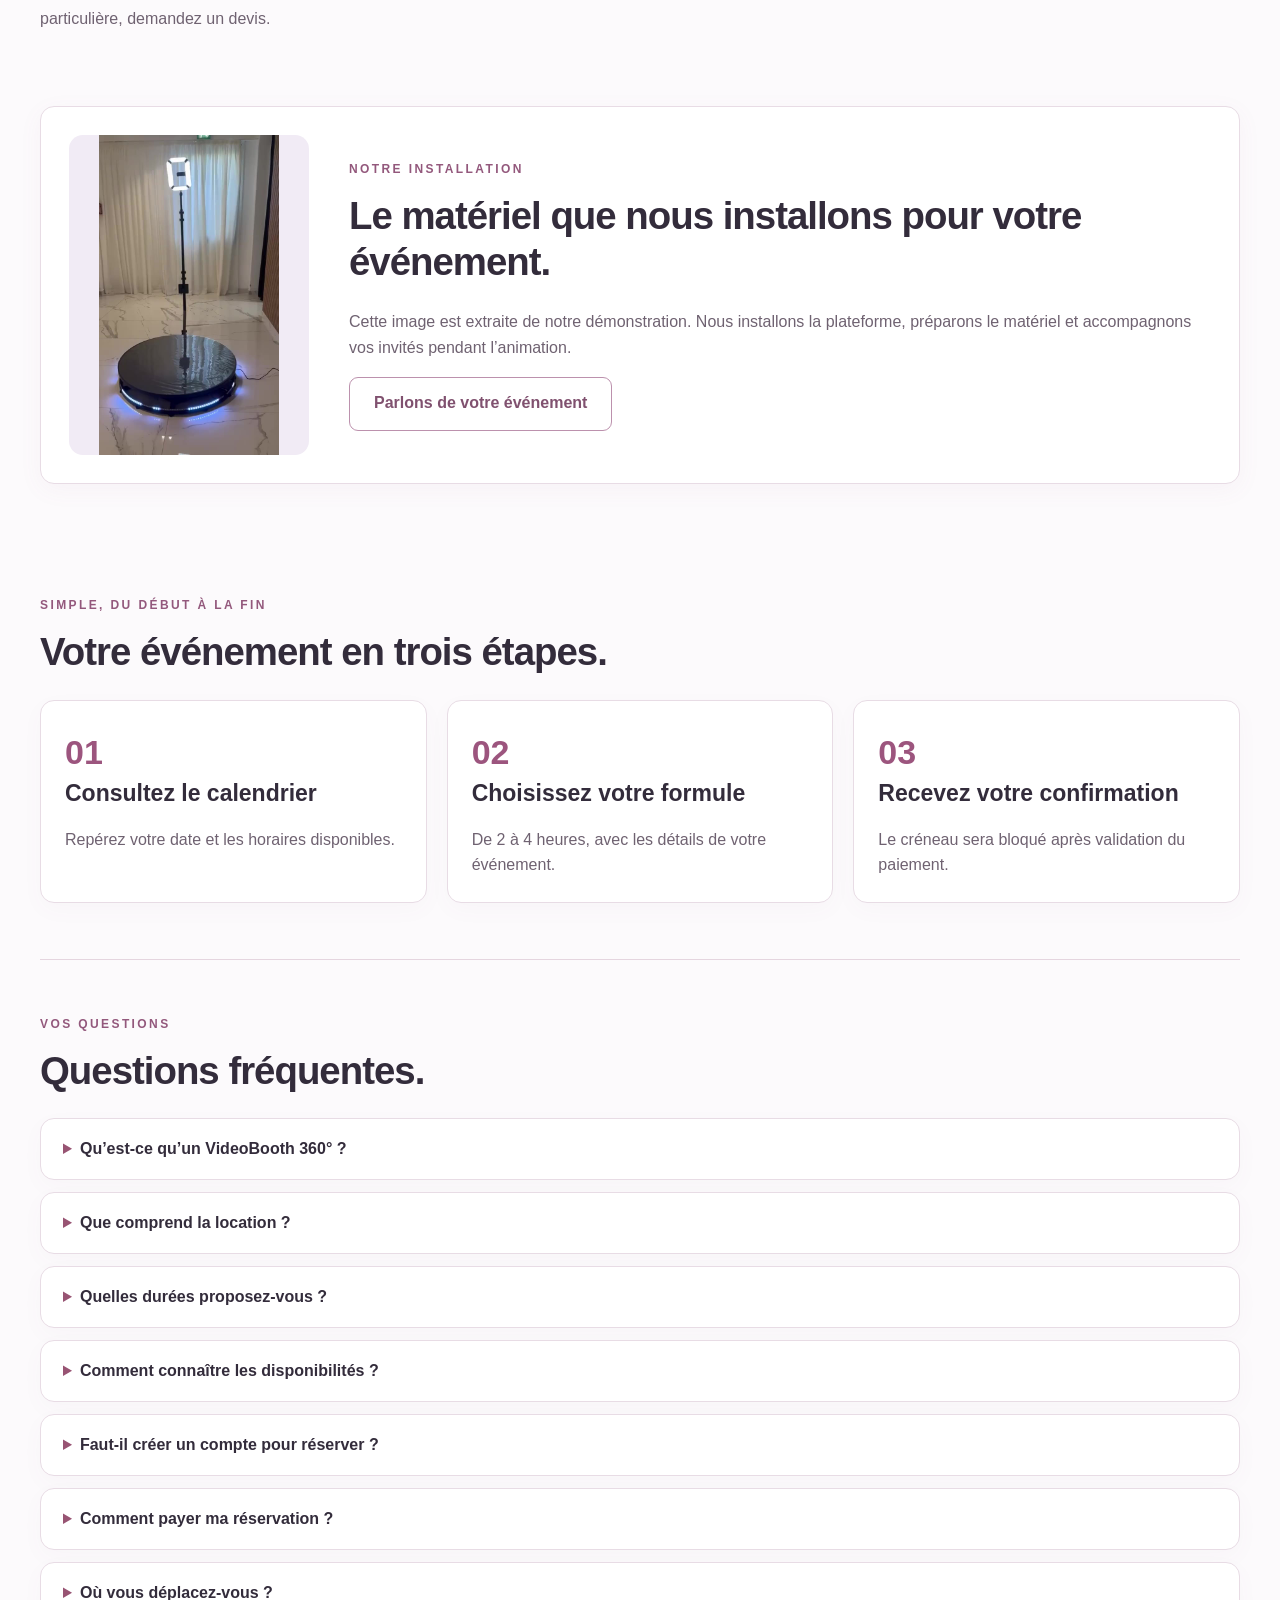
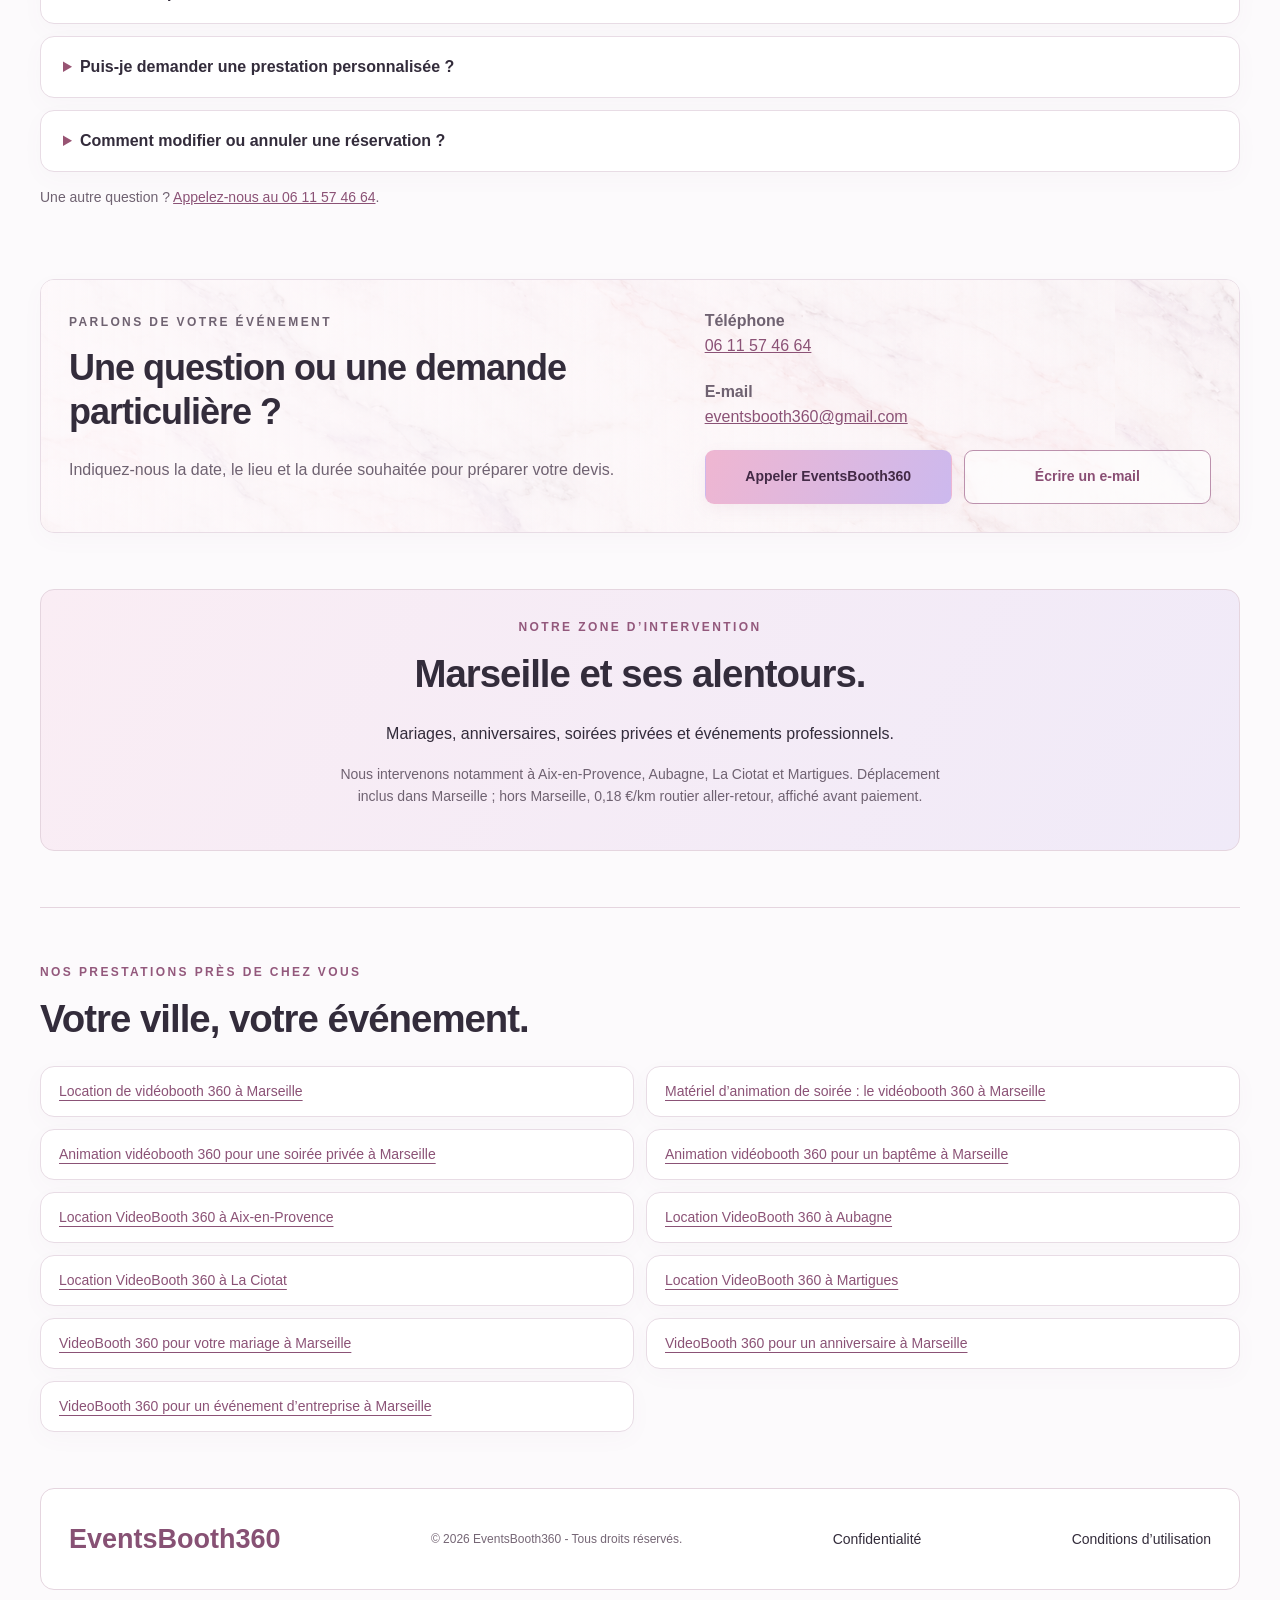
==== commit b162f297: "Align header footer and separator edges with page frames" ====
--- a/site/public/index.html
+++ b/site/public/index.html
@@ -1,5 +1,5 @@
 <!doctype html>
-<html lang="fr"><head><meta charset="utf-8"><meta name="viewport" content="width=device-width,initial-scale=1"><title>Location VideoBooth 360 à Marseille | EventsBooth360</title><meta name="description" content="Location de VideoBooth 360 à Marseille et alentours. Consultez le calendrier et choisissez une prestation de 2, 3 ou 4 heures."><link rel="canonical" href="https://eventsbooth360.fr/"><link rel="stylesheet" href="style.css?v=20261020b"><link rel="icon" href="favicon.svg"></head><body>
+<html lang="fr"><head><meta charset="utf-8"><meta name="viewport" content="width=device-width,initial-scale=1"><title>Location VideoBooth 360 à Marseille | EventsBooth360</title><meta name="description" content="Location de VideoBooth 360 à Marseille et alentours. Consultez le calendrier et choisissez une prestation de 2, 3 ou 4 heures."><link rel="canonical" href="https://eventsbooth360.fr/"><link rel="stylesheet" href="style.css?v=20261020c"><link rel="icon" href="favicon.svg"></head><body>
 <header><a class="brand" href="#">EventsBooth<span>360</span><small>L’EXPÉRIENCE VIDÉO À 360°</small></a><nav aria-label="Navigation principale"><a href="#disponibilites">Calendrier</a><a href="#formules">Nos formules</a><a href="#fonctionnement">Comment ça marche</a></nav><a class="button small" href="#disponibilites">Voir les disponibilités</a></header>
 <main><section class="hero"><div class="intro"><p class="eyebrow">MARSEILLE & ALENTOURS</p><h1>Location de VideoBooth 360<br><span>à Marseille et alentours</span></h1><p class="lead">Votre événement. À 360°. Nous installons le matériel sur votre lieu de réception, avec un animateur pour accompagner vos invités.</p><div class="hero-actions"><a href="#disponibilites" class="button">Choisir une date</a><a href="#contact" class="button outline">Demander un devis</a></div><p class="subtle">Prestations à partir de 2 heures · Sur votre lieu d’événement</p></div><div class="photo demo-video"><video id="hero-demo" autoplay muted loop playsinline preload="metadata" poster="videobooth360-demo.jpg" width="576" height="1024" aria-label="Notre VideoBooth 360 en mouvement, sans son"><source src="videobooth360-demo.mp4?v=2" type="video/mp4">Votre navigateur ne peut pas lire cette vidéo.</video><button id="demo-toggle" type="button" aria-controls="hero-demo">Mettre en pause</button></div></section>
 <section id="formules"><p class="eyebrow">NOS FORMULES</p><h2>Le bon format pour votre événement.</h2><div class="packages"><article><p class="eyebrow">L’ESSENTIEL</p><h3>2 heures</h3><p>Une animation pour un moment clé de votre événement.</p><ul><li>Installation et désinstallation</li><li>Animateur présent</li><li>Vidéos à 360°</li></ul><p class="price">229 €</p><button data-duration="2" class="button outline">Choisir cette formule</button></article><article class="featured"><p class="eyebrow">POUR PROFITER</p><h3>3 heures</h3><p>Davantage de temps pour que vos invités participent.</p><ul><li>Installation et désinstallation</li><li>Animateur présent</li><li>Vidéos à 360°</li></ul><p class="price">299 €</p><button data-duration="3" class="button">Choisir cette formule</button></article><article><p class="eyebrow">LA GRANDE SOIRÉE</p><h3>4 heures</h3><p>Une animation qui accompagne plusieurs temps de la fête.</p><ul><li>Installation et désinstallation</li><li>Animateur présent</li><li>Vidéos à 360°</li></ul><p class="price">359 €</p><button data-duration="4" class="button outline">Choisir cette formule</button></article><article class="full-day"><div><p class="eyebrow">UNE PRESTATION SUR MESURE</p><h3>Demande personnalisée</h3><p>Une durée ou une organisation particulière ? Définissons ensemble une prestation adaptée à votre événement.</p><p class="price">Sur devis</p></div><div><a href="#contact" class="button outline">Demander un devis</a><p class="subtle">Appelez-nous au 06 11 57 46 64.<br>La date sera confirmée après validation du devis.</p></div></article><article class="full-day partnership"><div><p class="eyebrow">POUR LES PROFESSIONNELS</p><h3>Proposez nos prestations à vos clients</h3><p>Vous organisez des événements ou accompagnez vos clients dans leurs préparatifs ? Contactez-nous pour discuter de leurs besoins et d’une collaboration.</p></div><div><a href="tel:+33611574664" class="button outline">Contactez-nous</a><p class="subtle">06 11 57 46 64</p></div></article></div></section>
--- a/site/public/style.css
+++ b/site/public/style.css
@@ -100,3 +100,13 @@
 .packages article,.steps article,.faq details,.seo-links a,main>.availability,main>.area,main>.real-installation,main>.contact-card{border-radius:var(--card-radius)}
 @media(max-width:1000px){main>.hero{gap:24px;padding:24px}}
 @media(max-width:650px){main>.hero{margin-top:20px;padding:18px;grid-template-columns:1fr;gap:22px}.packages article:not(.full-day)>p:not(.eyebrow):not(.price){min-height:0}.hero h1{font-size:clamp(30px,8vw,42px);letter-spacing:-1px}.button{min-height:50px}.demo-video video{height:360px}}
+
+/* Header, footer and section separators share the same outer alignment. */
+header,footer{width:calc(100% - 2 * var(--page-gutter));max-width:calc(1280px - 2 * var(--page-gutter));margin-inline:auto;padding-inline:28px;border:1px solid var(--card-border);border-radius:var(--card-radius)}
+header{display:grid;grid-template-columns:minmax(0,1fr) auto minmax(0,1fr);margin-top:20px;gap:20px}
+header>.brand{justify-self:start}header>nav{justify-self:center}header>.button{justify-self:end}
+footer{margin-bottom:24px;background:#fff}
+main>.faq,main>.seo-links{border-top:0;position:relative}
+main>.faq:before,main>.seo-links:before{content:'';position:absolute;top:0;left:var(--page-gutter);right:var(--page-gutter);height:1px;background:var(--card-border)}
+@media(max-width:1000px){header,footer{padding-inline:24px}header{grid-template-columns:minmax(0,1fr) auto;gap:16px}header>nav{justify-self:end}}
+@media(max-width:650px){header,footer{padding:18px}header{grid-template-columns:1fr;gap:18px;margin-top:16px}header>.brand{justify-self:center}header>nav{justify-self:stretch;gap:8px}footer{justify-content:center;text-align:center}footer .brand,footer p{width:100%}footer p{max-width:none}}
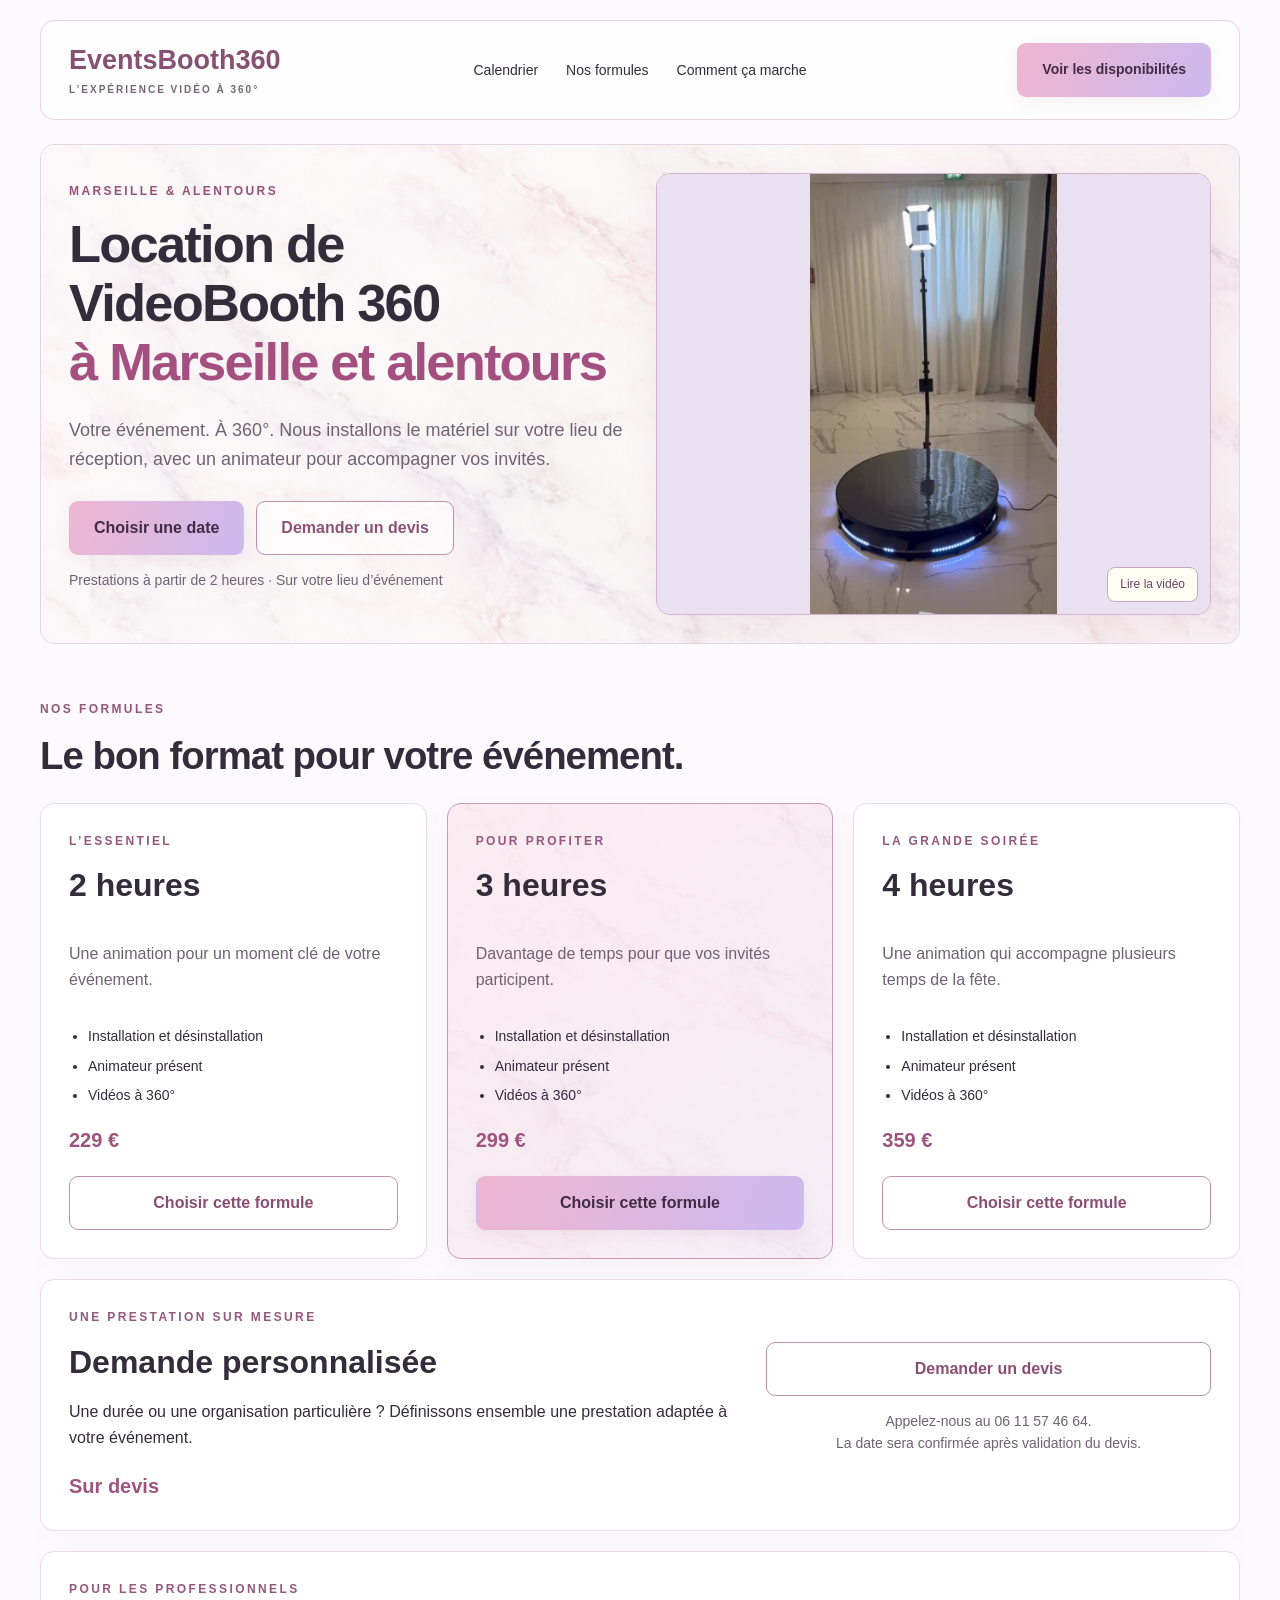
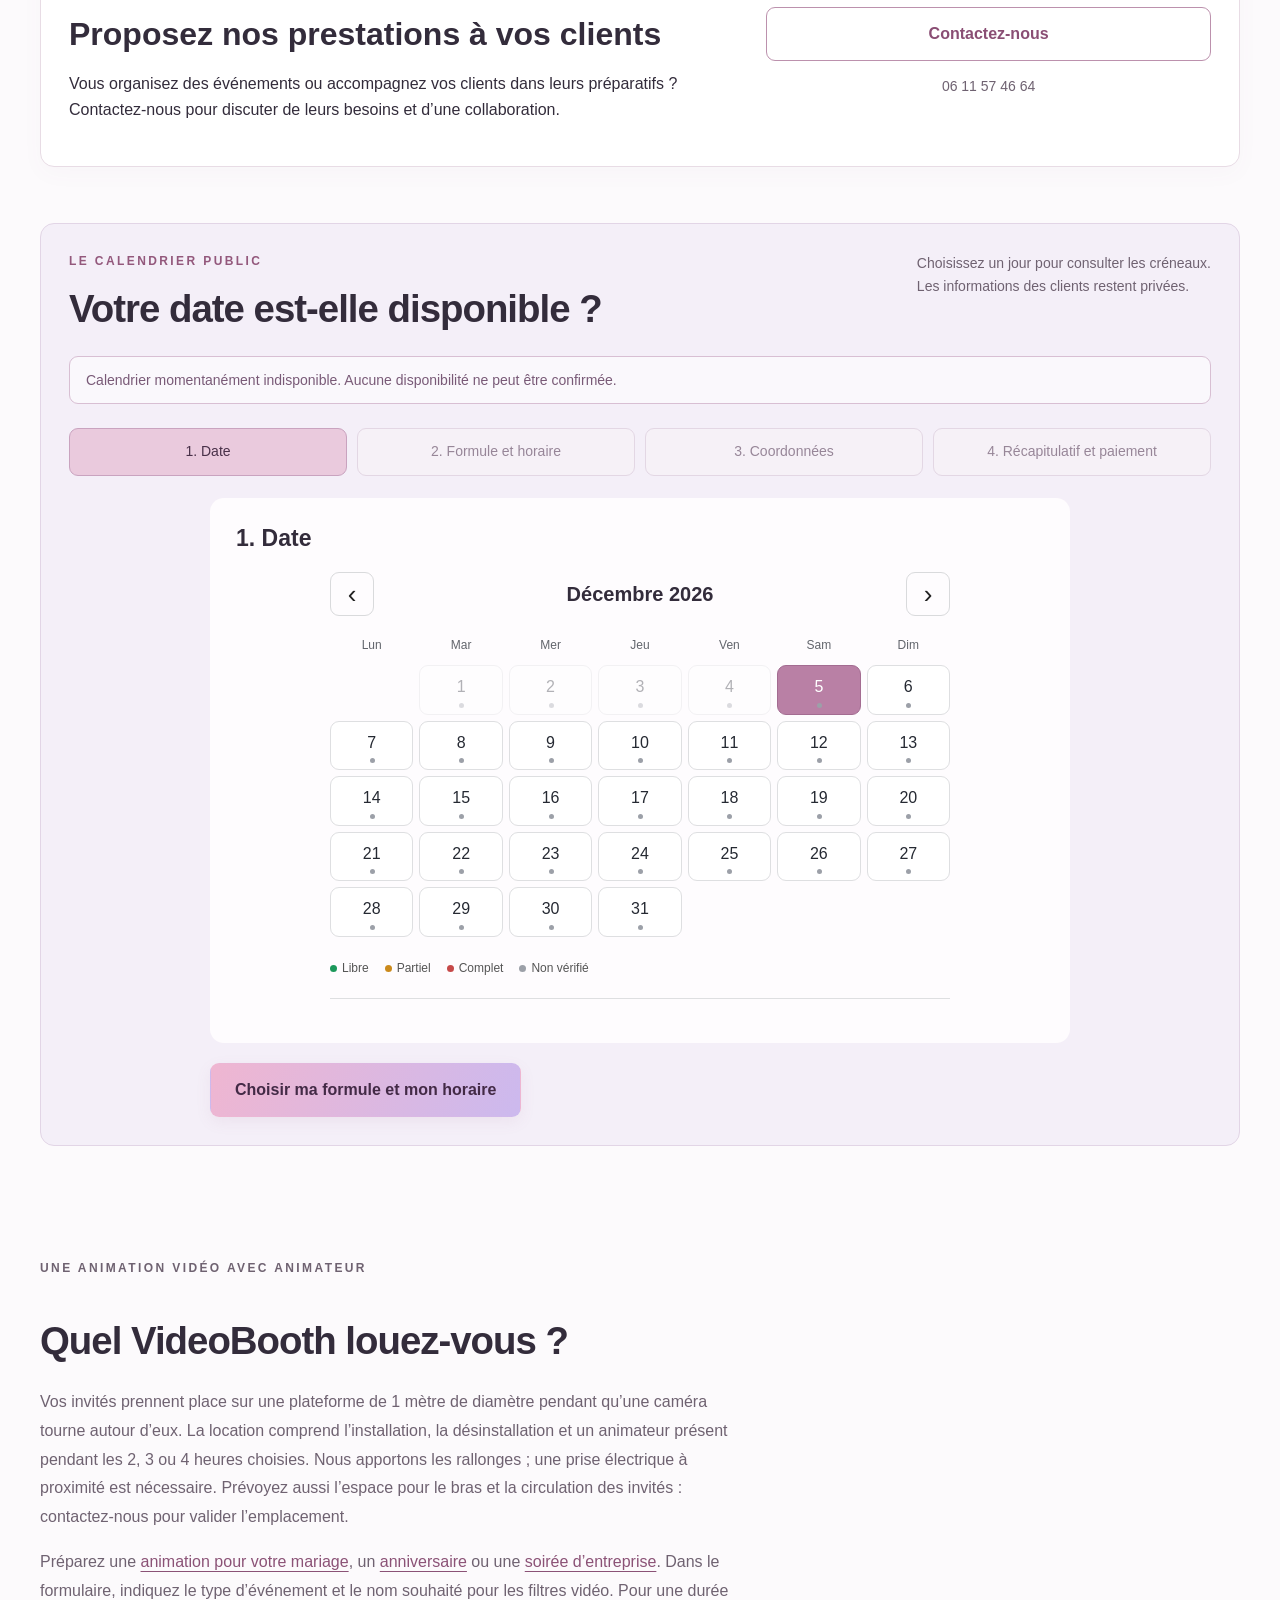
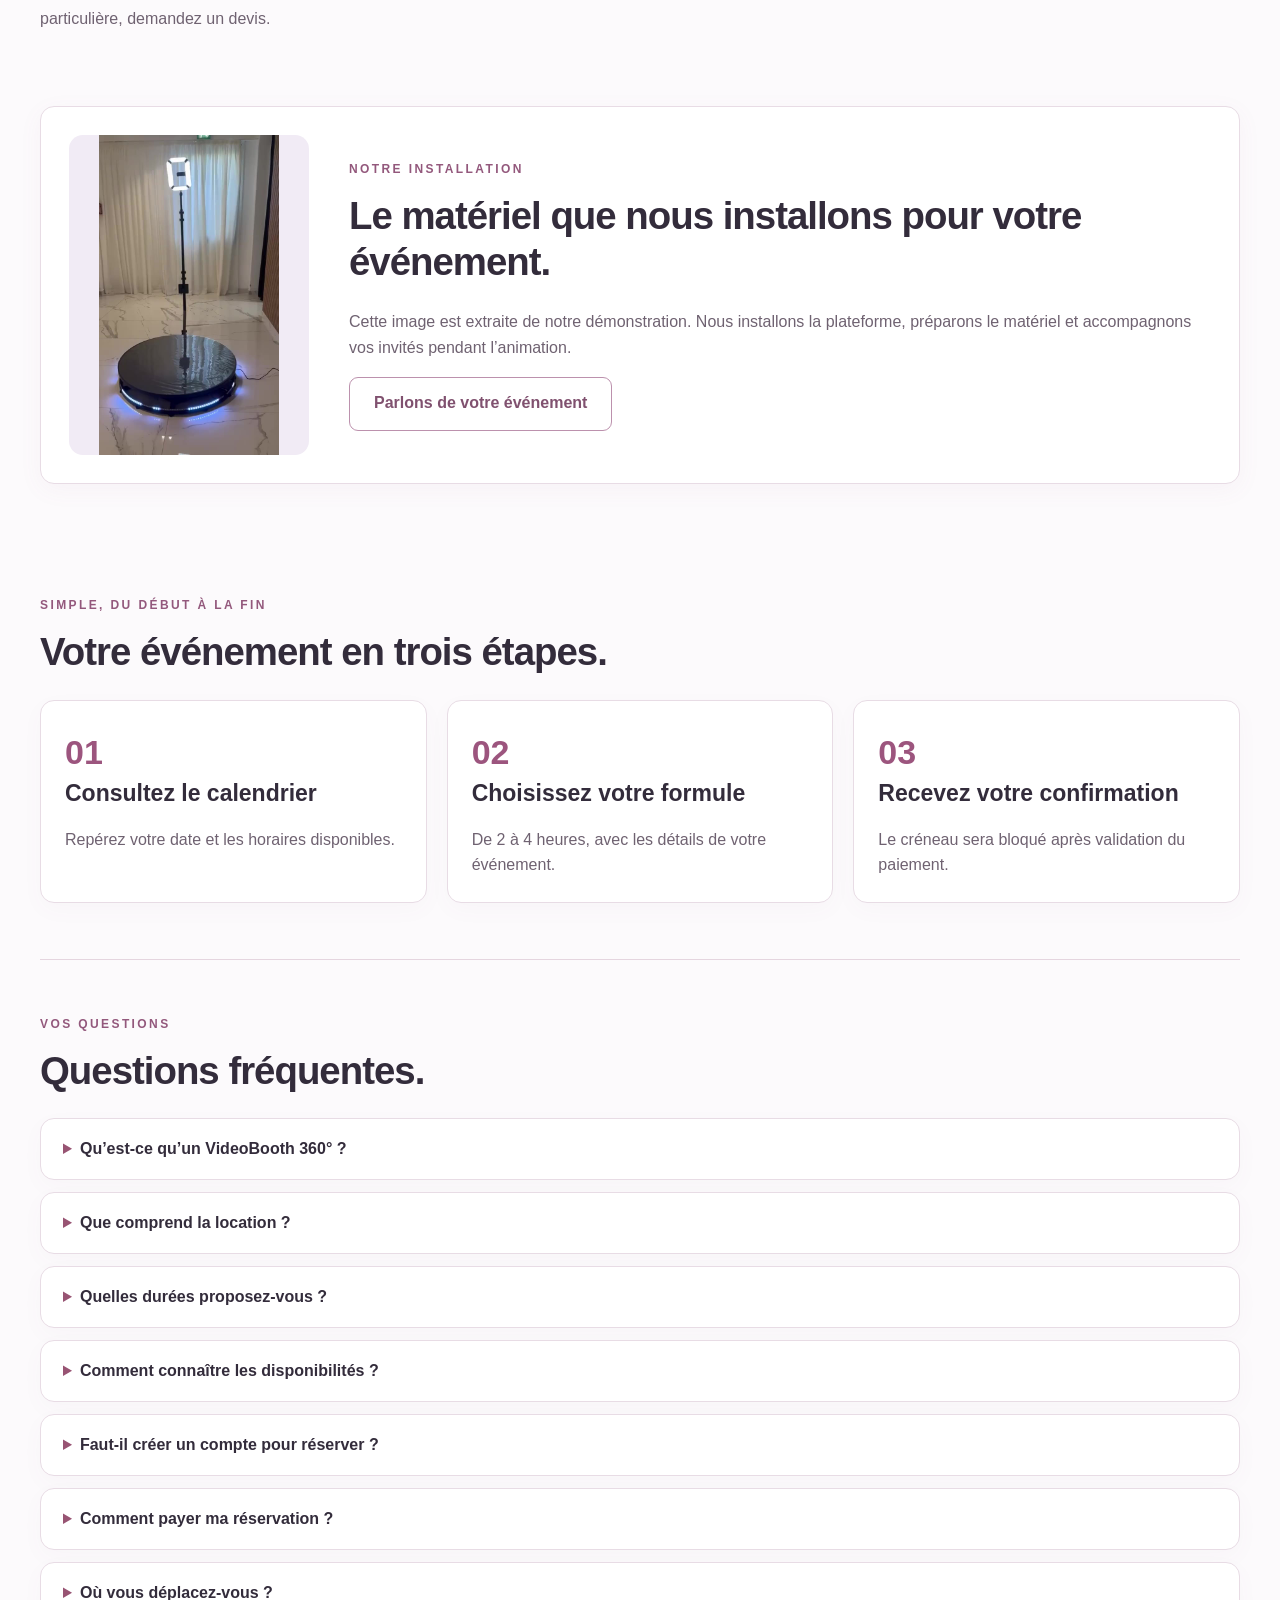
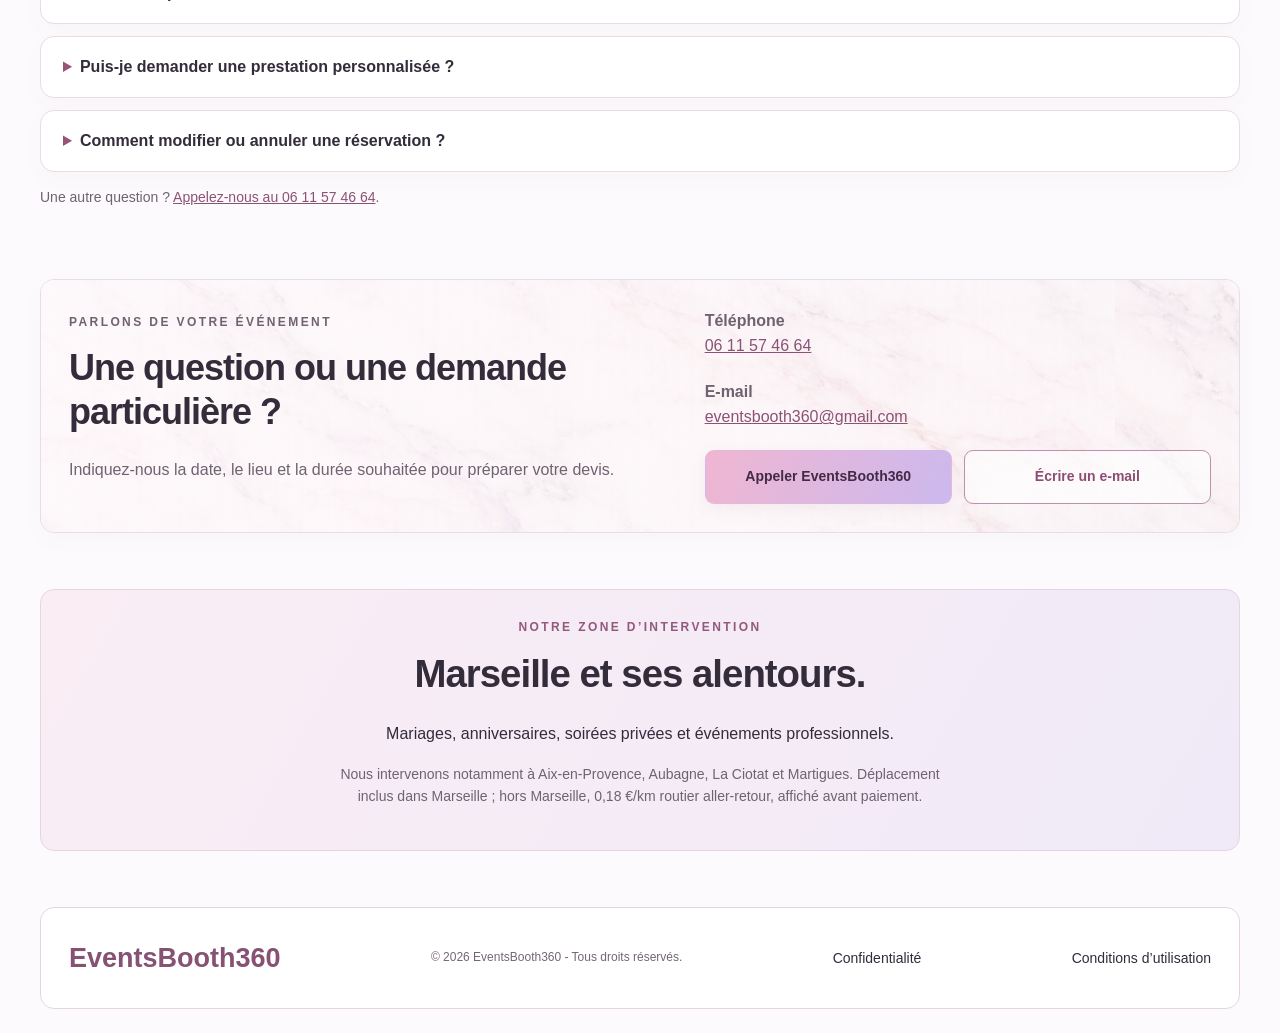
==== commit 54076e31: "Remove city and event link list from homepage" ====
--- a/site/public/index.html
+++ b/site/public/index.html
@@ -4,8 +4,4 @@
 <main><section class="hero"><div class="intro"><p class="eyebrow">MARSEILLE & ALENTOURS</p><h1>Location de VideoBooth 360<br><span>à Marseille et alentours</span></h1><p class="lead">Votre événement. À 360°. Nous installons le matériel sur votre lieu de réception, avec un animateur pour accompagner vos invités.</p><div class="hero-actions"><a href="#disponibilites" class="button">Choisir une date</a><a href="#contact" class="button outline">Demander un devis</a></div><p class="subtle">Prestations à partir de 2 heures · Sur votre lieu d’événement</p></div><div class="photo demo-video"><video id="hero-demo" autoplay muted loop playsinline preload="metadata" poster="videobooth360-demo.jpg" width="576" height="1024" aria-label="Notre VideoBooth 360 en mouvement, sans son"><source src="videobooth360-demo.mp4?v=2" type="video/mp4">Votre navigateur ne peut pas lire cette vidéo.</video><button id="demo-toggle" type="button" aria-controls="hero-demo">Mettre en pause</button></div></section>
 <section id="formules"><p class="eyebrow">NOS FORMULES</p><h2>Le bon format pour votre événement.</h2><div class="packages"><article><p class="eyebrow">L’ESSENTIEL</p><h3>2 heures</h3><p>Une animation pour un moment clé de votre événement.</p><ul><li>Installation et désinstallation</li><li>Animateur présent</li><li>Vidéos à 360°</li></ul><p class="price">229 €</p><button data-duration="2" class="button outline">Choisir cette formule</button></article><article class="featured"><p class="eyebrow">POUR PROFITER</p><h3>3 heures</h3><p>Davantage de temps pour que vos invités participent.</p><ul><li>Installation et désinstallation</li><li>Animateur présent</li><li>Vidéos à 360°</li></ul><p class="price">299 €</p><button data-duration="3" class="button">Choisir cette formule</button></article><article><p class="eyebrow">LA GRANDE SOIRÉE</p><h3>4 heures</h3><p>Une animation qui accompagne plusieurs temps de la fête.</p><ul><li>Installation et désinstallation</li><li>Animateur présent</li><li>Vidéos à 360°</li></ul><p class="price">359 €</p><button data-duration="4" class="button outline">Choisir cette formule</button></article><article class="full-day"><div><p class="eyebrow">UNE PRESTATION SUR MESURE</p><h3>Demande personnalisée</h3><p>Une durée ou une organisation particulière ? Définissons ensemble une prestation adaptée à votre événement.</p><p class="price">Sur devis</p></div><div><a href="#contact" class="button outline">Demander un devis</a><p class="subtle">Appelez-nous au 06 11 57 46 64.<br>La date sera confirmée après validation du devis.</p></div></article><article class="full-day partnership"><div><p class="eyebrow">POUR LES PROFESSIONNELS</p><h3>Proposez nos prestations à vos clients</h3><p>Vous organisez des événements ou accompagnez vos clients dans leurs préparatifs ? Contactez-nous pour discuter de leurs besoins et d’une collaboration.</p></div><div><a href="tel:+33611574664" class="button outline">Contactez-nous</a><p class="subtle">06 11 57 46 64</p></div></article></div></section>
 <section id="disponibilites" class="availability"><div class="section-title"><div><p class="eyebrow">LE CALENDRIER PUBLIC</p><h2>Votre date est-elle disponible ?</h2></div><p>Choisissez un jour pour consulter les créneaux.<br>Les informations des clients restent privées.</p></div><div class="notice" role="status">Version de préparation : le planning réel n’est pas encore connecté. Aucune disponibilité ni réservation n’est confirmée ici.</div><div class="booking-grid"><div class="booking-left"><div class="calendar"><div class="monthbar"><button id="previous" aria-label="Mois précédent">‹</button><h3 id="month"></h3><button id="next" aria-label="Mois suivant">›</button></div><div class="weekdays" aria-hidden="true"><span>Lun</span><span>Mar</span><span>Mer</span><span>Jeu</span><span>Ven</span><span>Sam</span><span>Dim</span></div><div id="days" class="days" aria-label="Choisir une date"></div><div class="legend"><span><i class="free"></i>Libre</span><span><i class="partial"></i>Partiel</span><span><i class="full"></i>Complet</span><span><i></i>Non vérifié</span></div><div id="occupied" aria-live="polite"></div></div><div class="selection"><p class="eyebrow">VOTRE PRESTATION</p><h3 id="chosen">Sélectionnez une date</h3><label for="duration">Durée de l’animation</label><select id="duration"><option value="2">2 heures - 229 €</option><option value="3">3 heures - 299 €</option><option value="4">4 heures - 359 €</option></select><div id="slots" class="slots"><p>Les horaires s’afficheront après sélection d’une date.</p></div><p class="subtle">Minimum 2 heures avec déplacement. Le planning garde 2 heures entre deux prestations pour le démontage, le déplacement et l’installation. Cette marge ne réduit pas votre durée d’animation. Départs possibles jusqu’à 23 h ; les prestations tardives peuvent se terminer le lendemain.</p></div></div><div class="selection customer-panel"><p class="eyebrow">VOTRE RÉSERVATION</p><h3>Vos renseignements</h3><div class="customer-details"><label for="event-type">Type d’événement</label><select id="event-type" required><option value="">Choisissez votre événement</option><option>Mariage</option><option>Baptême</option><option>Anniversaire</option><option>Soirée privée</option><option>Événement professionnel</option><option>Autre</option></select><label for="video-name">Nom ou prénom à afficher sur les filtres vidéo (facultatif)</label><input id="video-name" placeholder="Ex. : Emma et Lucas, les 30 ans de Julie…" maxlength="120"><p class="subtle">Indiquez l’orthographe souhaitée pour personnaliser vos vidéos.</p><label for="customer-last-name">Nom</label><input id="customer-last-name" autocomplete="family-name" maxlength="80" required><label for="customer-first-name">Prénom</label><input id="customer-first-name" autocomplete="given-name" maxlength="80" required><label for="customer-email">E-mail - réception du récapitulatif PDF</label><input id="customer-email" type="email" autocomplete="email" maxlength="254" placeholder="exemple@mail.fr" required><label for="customer-phone">Numéro de téléphone</label><input id="customer-phone" type="tel" autocomplete="tel" placeholder="06 12 34 56 78" maxlength="30" required><label for="event-address">Adresse de livraison / de l’événement</label><input id="event-address" autocomplete="street-address" placeholder="Numéro et nom de rue" minlength="3" maxlength="350" required><label for="event-city">Ville</label><input id="event-city" autocomplete="address-level2" maxlength="100" required><label for="event-postcode">Code postal</label><input id="event-postcode" autocomplete="postal-code" inputmode="numeric" pattern="[0-9]{5}" maxlength="5" placeholder="13500" required><p class="subtle">Ces coordonnées servent à préparer votre prestation et restent privées.</p></div><div class="payment-summary"><button id="travel-calculate" type="button">Calculer les frais de déplacement</button><p id="travel-message" role="status">Marseille : déplacement inclus. Hors Marseille : 0,18 €/km routier aller-retour.</p><label><input id="travel-confirm" type="checkbox"> Je confirme l’adresse reconnue et les frais affichés.</label><label for="payment-mode">Votre choix de paiement</label><select id="payment-mode"><option value="deposit">Acompte de 30 %</option><option value="full">Paiement total</option></select><dl aria-live="polite"><div><dt>Prix de la formule</dt><dd id="package-total">229,00 €</dd></div><div><dt>Déplacement</dt><dd id="travel-fee">À calculer</dd></div><div><dt>Total avec déplacement</dt><dd id="travel-total">À calculer</dd></div><div><dt>À payer à la réservation</dt><dd id="pay-now">68,70 €</dd></div><div><dt>Solde restant</dt><dd id="pay-balance">160,30 €</dd></div></dl><p class="subtle">Déplacement inclus dans Marseille. Hors Marseille : 0,18 €/km aller-retour, calculé avant paiement.</p></div><p id="checkout-message" class="subtle" aria-live="polite">Chargement du paiement sécurisé…</p><button class="button" disabled id="continue">Continuer vers le paiement</button></div></div></section>
-<section class="seo-content"><p class="eyebrow">UNE ANIMATION VIDÉO AVEC ANIMATEUR</p><h2>Quel VideoBooth louez-vous ?</h2><p>Vos invités prennent place sur une plateforme de 1 mètre de diamètre pendant qu’une caméra tourne autour d’eux. La location comprend l’installation, la désinstallation et un animateur présent pendant les 2, 3 ou 4 heures choisies. Nous apportons les rallonges ; une prise électrique à proximité est nécessaire. Prévoyez aussi l’espace pour le bras et la circulation des invités : contactez-nous pour valider l’emplacement.</p><p>Préparez une <a href="/videobooth-360-mariage-marseille">animation pour votre mariage</a>, un <a href="/videobooth-360-anniversaire-marseille">anniversaire</a> ou une <a href="/videobooth-360-evenement-entreprise-marseille">soirée d’entreprise</a>. Dans le formulaire, indiquez le type d’événement et le nom souhaité pour les filtres vidéo. Pour une durée particulière, demandez un devis.</p></section><section class="real-installation"><img src="videobooth360-demo.jpg" alt="Notre plateforme VideoBooth 360 éclairée, avec son bras et son éclairage" width="576" height="1024" loading="lazy"><div><p class="eyebrow">NOTRE INSTALLATION</p><h2>Le matériel que nous installons pour votre événement.</h2><p>Cette image est extraite de notre démonstration. Nous installons la plateforme, préparons le matériel et accompagnons vos invités pendant l’animation.</p><a class="button outline" href="#contact">Parlons de votre événement</a></div></section><section id="fonctionnement"><p class="eyebrow">SIMPLE, DU DÉBUT À LA FIN</p><h2>Votre événement en trois étapes.</h2><div class="steps"><article><b>01</b><h3>Consultez le calendrier</h3><p>Repérez votre date et les horaires disponibles.</p></article><article><b>02</b><h3>Choisissez votre formule</h3><p>De 2 à 4 heures, avec les détails de votre événement.</p></article><article><b>03</b><h3>Recevez votre confirmation</h3><p>Le créneau sera bloqué après validation du paiement.</p></article></div></section><section id="faq" class="faq"><p class="eyebrow">VOS QUESTIONS</p><h2>Questions fréquentes.</h2><div class="faq-list"><details><summary>Qu’est-ce qu’un VideoBooth 360° ?</summary><p>Une plateforme sur laquelle vos invités prennent place pendant qu’une caméra tourne autour d’eux pour réaliser une vidéo à 360°. Une animation pour les mariages, anniversaires, soirées privées et événements professionnels.</p></details><details><summary>Que comprend la location ?</summary><p>Nos formules comprennent l’installation et la désinstallation du matériel, la présence d’un animateur et la réalisation de vidéos à 360° pendant la durée choisie.</p></details><details><summary>Quelles durées proposez-vous ?</summary><p>Les formules sont de 2 heures à 229 €, 3 heures à 299 € et 4 heures à 359 €. Les prestations avec déplacement commencent à 2 heures. Une journée complète est possible sur devis.</p></details><details><summary>Comment connaître les disponibilités ?</summary><p>Choisissez une date et une durée dans le calendrier pour voir les horaires disponibles. Les créneaux occupés sont indiqués sans afficher les informations des clients. La disponibilité est vérifiée à nouveau avant le paiement.</p></details><details><summary>Faut-il créer un compte pour réserver ?</summary><p>Non. Choisissez votre date, votre horaire et votre formule, puis renseignez vos nom, prénom, téléphone et adresse complète de l’événement avant de continuer vers le paiement.</p></details><details><summary>Comment payer ma réservation ?</summary><p>Vous pouvez payer un acompte de 30 % ou le montant total de la formule en ligne via Stripe. Avec un acompte, le solde restant est affiché avant le paiement. La réservation est confirmée après validation du paiement.</p></details><details><summary>Où vous déplacez-vous ?</summary><p>Nous intervenons à Marseille et dans ses alentours, notamment à Aix-en-Provence, Aubagne, La Ciotat et Martigues. Nous nous déplaçons sur le lieu de votre événement. Le déplacement est inclus dans Marseille. Hors Marseille, les frais sont calculés à 0,18 €/km routier aller-retour et affichés avant paiement.</p></details><details><summary>Puis-je demander une prestation personnalisée ?</summary><p>Oui, sur devis. Appelez-nous au 06 11 57 46 64 pour préciser la date, les horaires, le lieu et vos besoins. La date sera confirmée après validation du devis.</p></details><details><summary>Comment modifier ou annuler une réservation ?</summary><p>Contactez-nous au 06 11 57 46 64 avec votre référence de réservation. Nous vérifierons votre demande et les disponibilités. En cas d’annulation de votre part à 5 jours ou moins de l’événement, l’acompte de 30 % n’est pas remboursé.</p></details></div><p class="subtle">Une autre question ? <a href="tel:+33611574664">Appelez-nous au 06 11 57 46 64</a>.</p></section><section id="contact" class="contact-card"><div><p class="eyebrow">PARLONS DE VOTRE ÉVÉNEMENT</p><h2>Une question ou une demande particulière ?</h2><p>Indiquez-nous la date, le lieu et la durée souhaitée pour préparer votre devis.</p></div><div class="contact-options"><p><strong>Téléphone</strong><br><a href="tel:+33611574664">06 11 57 46 64</a></p><p><strong>E-mail</strong><br><a href="mailto:eventsbooth360@gmail.com">eventsbooth360@gmail.com</a></p><a class="button" href="tel:+33611574664">Appeler EventsBooth360</a><a class="button outline" href="mailto:eventsbooth360@gmail.com?subject=Demande%20de%20devis%20EventsBooth360">Écrire un e-mail</a></div></section><section class="area"><p class="eyebrow">NOTRE ZONE D’INTERVENTION</p><h2>Marseille et ses alentours.</h2><p>Mariages, anniversaires, soirées privées et événements professionnels.</p><p class="subtle">Nous intervenons notamment à Aix-en-Provence, Aubagne, La Ciotat et Martigues. Déplacement inclus dans Marseille ; hors Marseille, 0,18 €/km routier aller-retour, affiché avant paiement.</p></section><section class="seo-links"><p class="eyebrow">NOS PRESTATIONS PRÈS DE CHEZ VOUS</p><h2>Votre ville, votre événement.</h2><ul><li><a href="/location-videobooth-360-marseille">Location de vidéobooth 360 à Marseille</a></li>
-<li><a href="/materiel-animation-soiree-marseille">Matériel d’animation de soirée : le vidéobooth 360 à Marseille</a></li>
-<li><a href="/videobooth-360-soiree-privee-marseille">Animation vidéobooth 360 pour une soirée privée à Marseille</a></li>
-<li><a href="/videobooth-360-bapteme-marseille">Animation vidéobooth 360 pour un baptême à Marseille</a></li>
-<li><a href="/location-videobooth-360-aix-en-provence">Location VideoBooth 360 à Aix-en-Provence</a></li><li><a href="/location-videobooth-360-aubagne">Location VideoBooth 360 à Aubagne</a></li><li><a href="/location-videobooth-360-la-ciotat">Location VideoBooth 360 à La Ciotat</a></li><li><a href="/location-videobooth-360-martigues">Location VideoBooth 360 à Martigues</a></li><li><a href="/videobooth-360-mariage-marseille">VideoBooth 360 pour votre mariage à Marseille</a></li><li><a href="/videobooth-360-anniversaire-marseille">VideoBooth 360 pour un anniversaire à Marseille</a></li><li><a href="/videobooth-360-evenement-entreprise-marseille">VideoBooth 360 pour un événement d’entreprise à Marseille</a></li></ul></section></main><footer><a class="brand" href="#">EventsBooth<span>360</span></a><p>© 2026 EventsBooth360 - Tous droits réservés.</p><a href="/confidentialite">Confidentialité</a><a href="/conditions-utilisation">Conditions d’utilisation</a></footer><script src="app.js"></script><script src="booking-flow.js"></script></body></html>
+<section class="seo-content"><p class="eyebrow">UNE ANIMATION VIDÉO AVEC ANIMATEUR</p><h2>Quel VideoBooth louez-vous ?</h2><p>Vos invités prennent place sur une plateforme de 1 mètre de diamètre pendant qu’une caméra tourne autour d’eux. La location comprend l’installation, la désinstallation et un animateur présent pendant les 2, 3 ou 4 heures choisies. Nous apportons les rallonges ; une prise électrique à proximité est nécessaire. Prévoyez aussi l’espace pour le bras et la circulation des invités : contactez-nous pour valider l’emplacement.</p><p>Préparez une <a href="/videobooth-360-mariage-marseille">animation pour votre mariage</a>, un <a href="/videobooth-360-anniversaire-marseille">anniversaire</a> ou une <a href="/videobooth-360-evenement-entreprise-marseille">soirée d’entreprise</a>. Dans le formulaire, indiquez le type d’événement et le nom souhaité pour les filtres vidéo. Pour une durée particulière, demandez un devis.</p></section><section class="real-installation"><img src="videobooth360-demo.jpg" alt="Notre plateforme VideoBooth 360 éclairée, avec son bras et son éclairage" width="576" height="1024" loading="lazy"><div><p class="eyebrow">NOTRE INSTALLATION</p><h2>Le matériel que nous installons pour votre événement.</h2><p>Cette image est extraite de notre démonstration. Nous installons la plateforme, préparons le matériel et accompagnons vos invités pendant l’animation.</p><a class="button outline" href="#contact">Parlons de votre événement</a></div></section><section id="fonctionnement"><p class="eyebrow">SIMPLE, DU DÉBUT À LA FIN</p><h2>Votre événement en trois étapes.</h2><div class="steps"><article><b>01</b><h3>Consultez le calendrier</h3><p>Repérez votre date et les horaires disponibles.</p></article><article><b>02</b><h3>Choisissez votre formule</h3><p>De 2 à 4 heures, avec les détails de votre événement.</p></article><article><b>03</b><h3>Recevez votre confirmation</h3><p>Le créneau sera bloqué après validation du paiement.</p></article></div></section><section id="faq" class="faq"><p class="eyebrow">VOS QUESTIONS</p><h2>Questions fréquentes.</h2><div class="faq-list"><details><summary>Qu’est-ce qu’un VideoBooth 360° ?</summary><p>Une plateforme sur laquelle vos invités prennent place pendant qu’une caméra tourne autour d’eux pour réaliser une vidéo à 360°. Une animation pour les mariages, anniversaires, soirées privées et événements professionnels.</p></details><details><summary>Que comprend la location ?</summary><p>Nos formules comprennent l’installation et la désinstallation du matériel, la présence d’un animateur et la réalisation de vidéos à 360° pendant la durée choisie.</p></details><details><summary>Quelles durées proposez-vous ?</summary><p>Les formules sont de 2 heures à 229 €, 3 heures à 299 € et 4 heures à 359 €. Les prestations avec déplacement commencent à 2 heures. Une journée complète est possible sur devis.</p></details><details><summary>Comment connaître les disponibilités ?</summary><p>Choisissez une date et une durée dans le calendrier pour voir les horaires disponibles. Les créneaux occupés sont indiqués sans afficher les informations des clients. La disponibilité est vérifiée à nouveau avant le paiement.</p></details><details><summary>Faut-il créer un compte pour réserver ?</summary><p>Non. Choisissez votre date, votre horaire et votre formule, puis renseignez vos nom, prénom, téléphone et adresse complète de l’événement avant de continuer vers le paiement.</p></details><details><summary>Comment payer ma réservation ?</summary><p>Vous pouvez payer un acompte de 30 % ou le montant total de la formule en ligne via Stripe. Avec un acompte, le solde restant est affiché avant le paiement. La réservation est confirmée après validation du paiement.</p></details><details><summary>Où vous déplacez-vous ?</summary><p>Nous intervenons à Marseille et dans ses alentours, notamment à Aix-en-Provence, Aubagne, La Ciotat et Martigues. Nous nous déplaçons sur le lieu de votre événement. Le déplacement est inclus dans Marseille. Hors Marseille, les frais sont calculés à 0,18 €/km routier aller-retour et affichés avant paiement.</p></details><details><summary>Puis-je demander une prestation personnalisée ?</summary><p>Oui, sur devis. Appelez-nous au 06 11 57 46 64 pour préciser la date, les horaires, le lieu et vos besoins. La date sera confirmée après validation du devis.</p></details><details><summary>Comment modifier ou annuler une réservation ?</summary><p>Contactez-nous au 06 11 57 46 64 avec votre référence de réservation. Nous vérifierons votre demande et les disponibilités. En cas d’annulation de votre part à 5 jours ou moins de l’événement, l’acompte de 30 % n’est pas remboursé.</p></details></div><p class="subtle">Une autre question ? <a href="tel:+33611574664">Appelez-nous au 06 11 57 46 64</a>.</p></section><section id="contact" class="contact-card"><div><p class="eyebrow">PARLONS DE VOTRE ÉVÉNEMENT</p><h2>Une question ou une demande particulière ?</h2><p>Indiquez-nous la date, le lieu et la durée souhaitée pour préparer votre devis.</p></div><div class="contact-options"><p><strong>Téléphone</strong><br><a href="tel:+33611574664">06 11 57 46 64</a></p><p><strong>E-mail</strong><br><a href="mailto:eventsbooth360@gmail.com">eventsbooth360@gmail.com</a></p><a class="button" href="tel:+33611574664">Appeler EventsBooth360</a><a class="button outline" href="mailto:eventsbooth360@gmail.com?subject=Demande%20de%20devis%20EventsBooth360">Écrire un e-mail</a></div></section><section class="area"><p class="eyebrow">NOTRE ZONE D’INTERVENTION</p><h2>Marseille et ses alentours.</h2><p>Mariages, anniversaires, soirées privées et événements professionnels.</p><p class="subtle">Nous intervenons notamment à Aix-en-Provence, Aubagne, La Ciotat et Martigues. Déplacement inclus dans Marseille ; hors Marseille, 0,18 €/km routier aller-retour, affiché avant paiement.</p></section></main><footer><a class="brand" href="#">EventsBooth<span>360</span></a><p>© 2026 EventsBooth360 - Tous droits réservés.</p><a href="/confidentialite">Confidentialité</a><a href="/conditions-utilisation">Conditions d’utilisation</a></footer><script src="app.js"></script><script src="booking-flow.js"></script></body></html>
